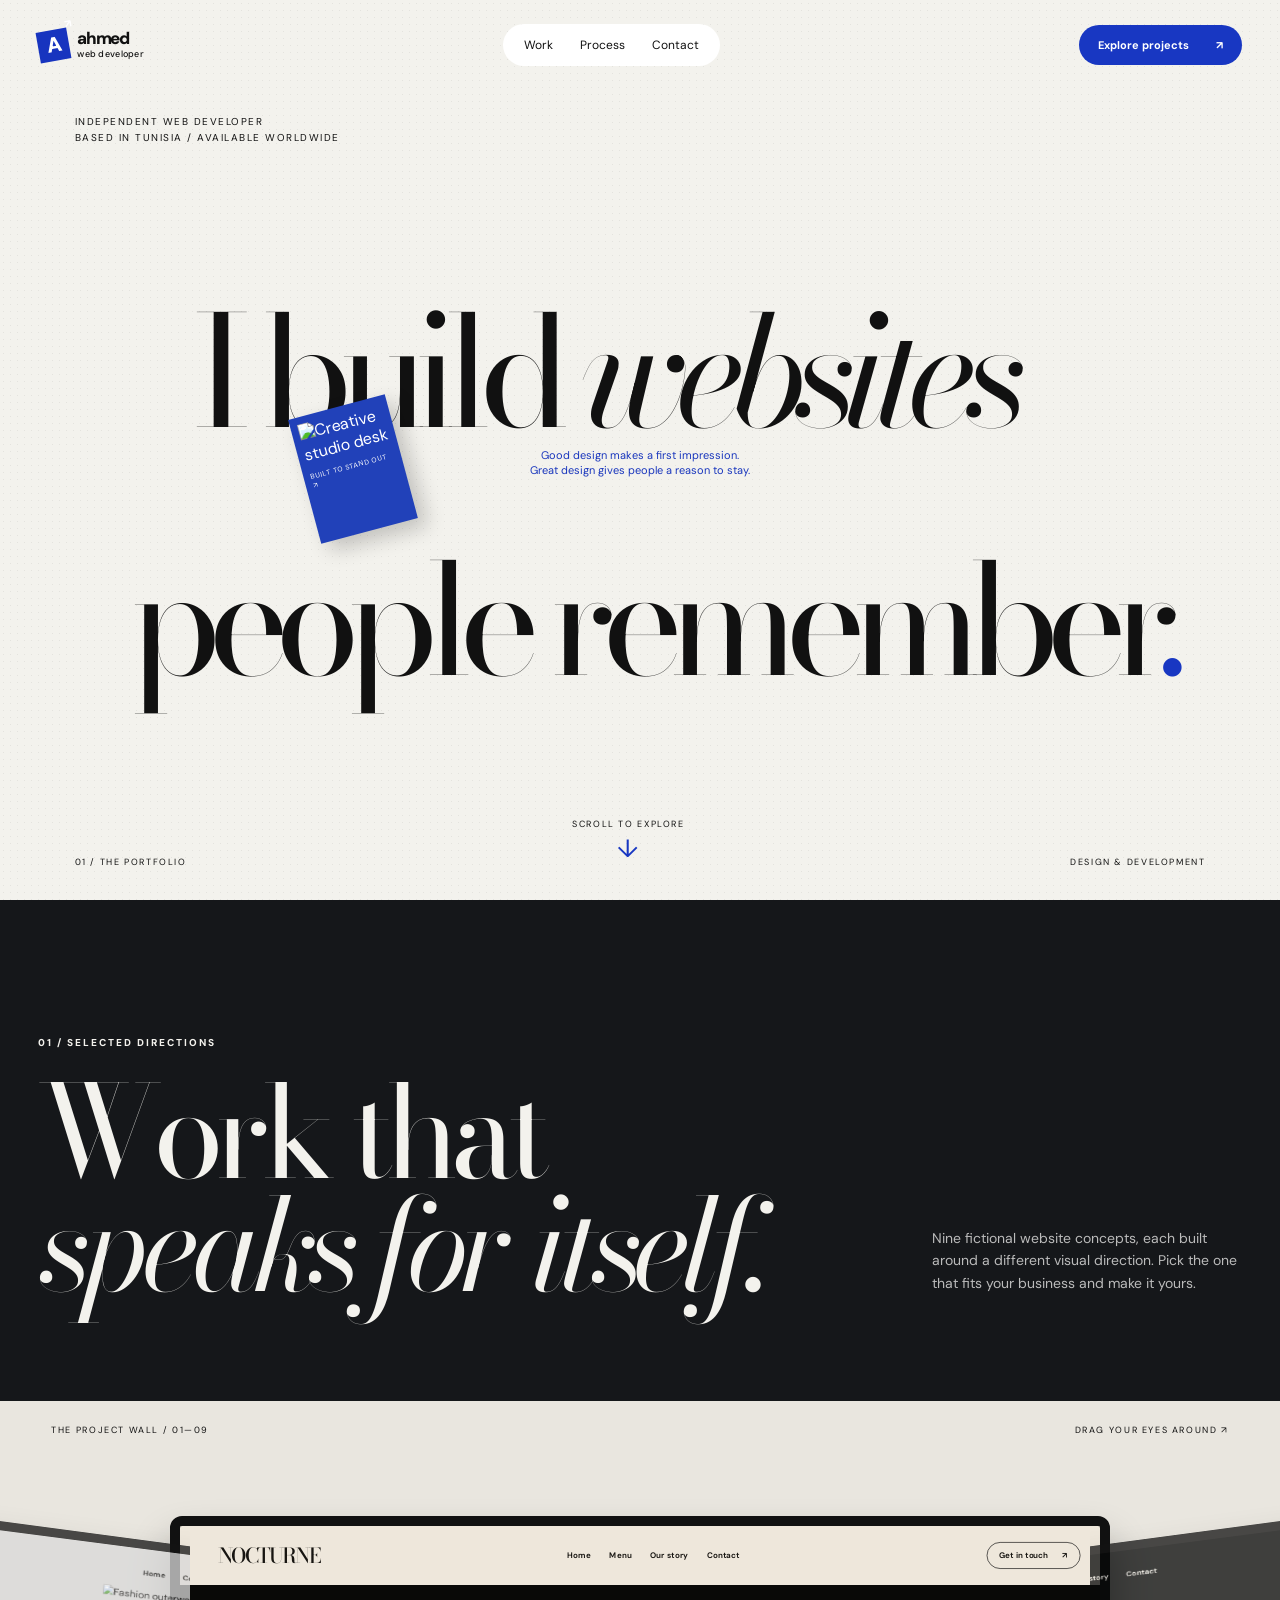
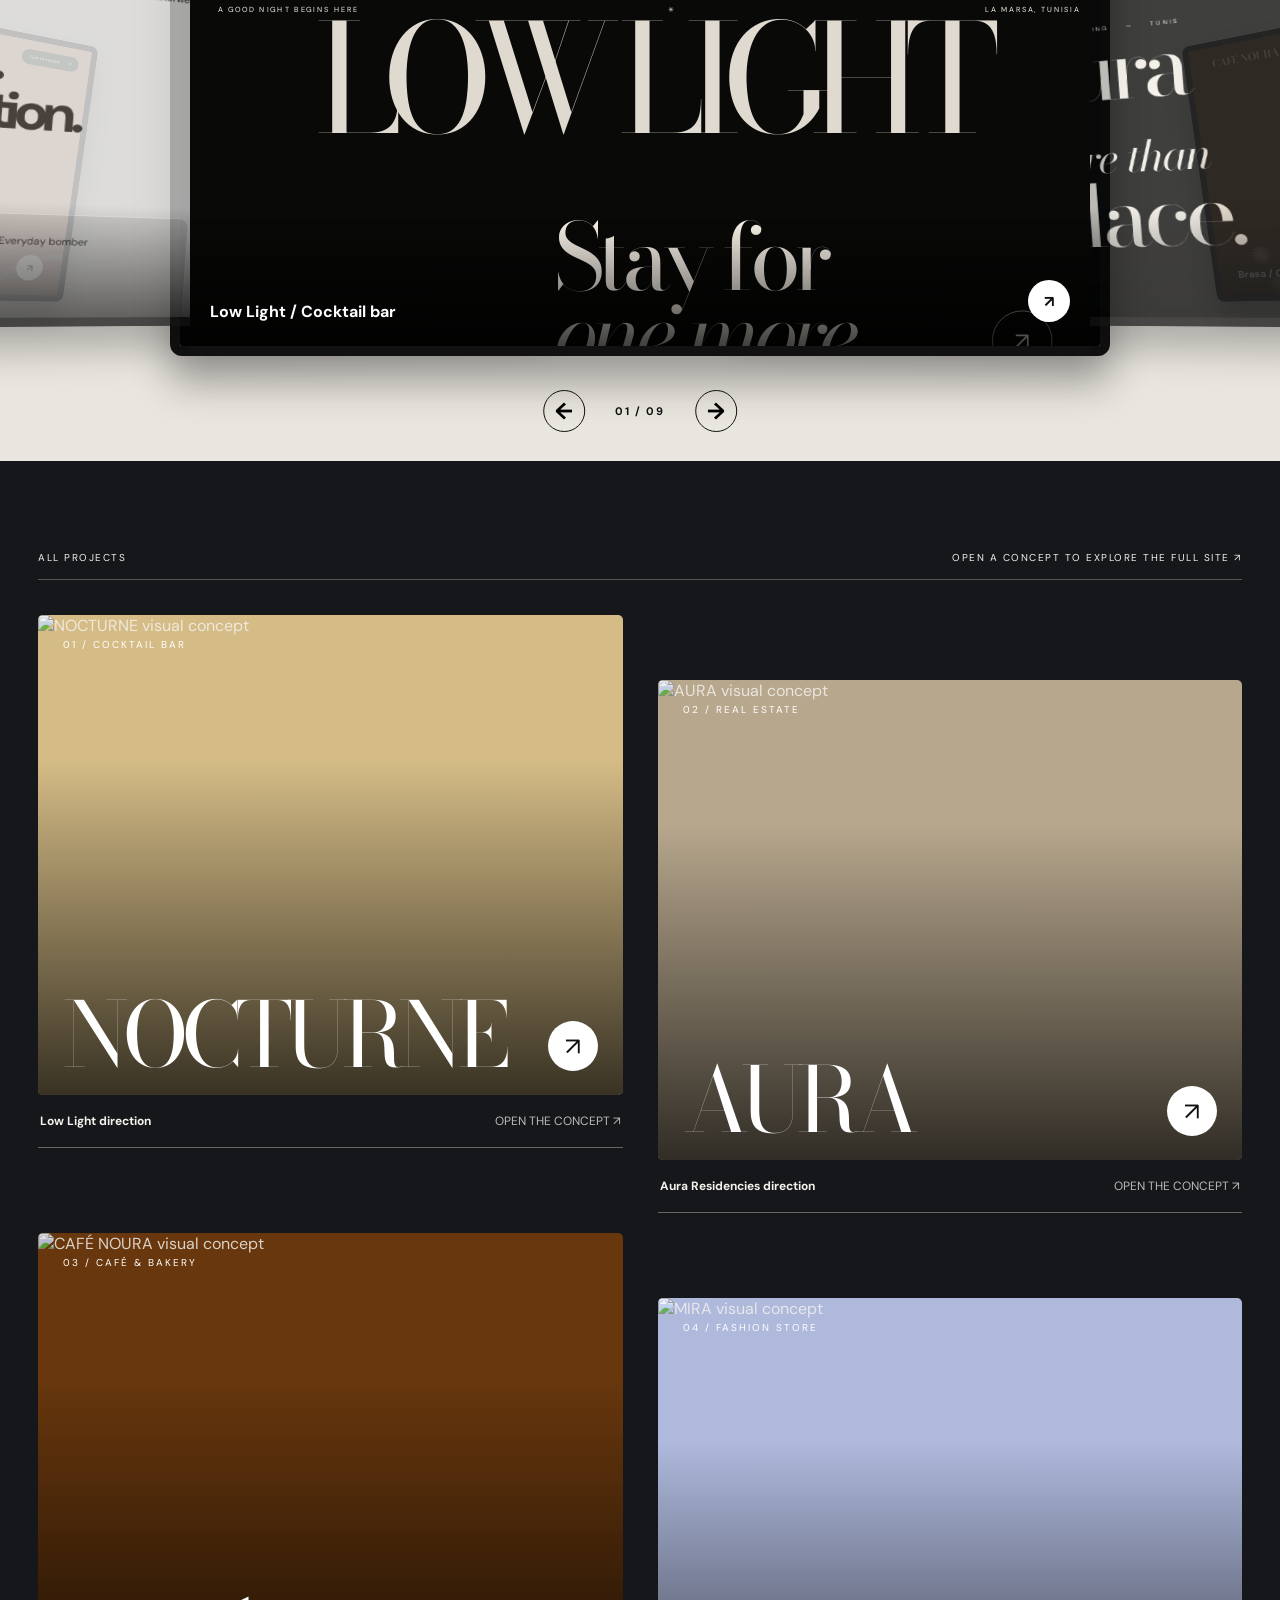
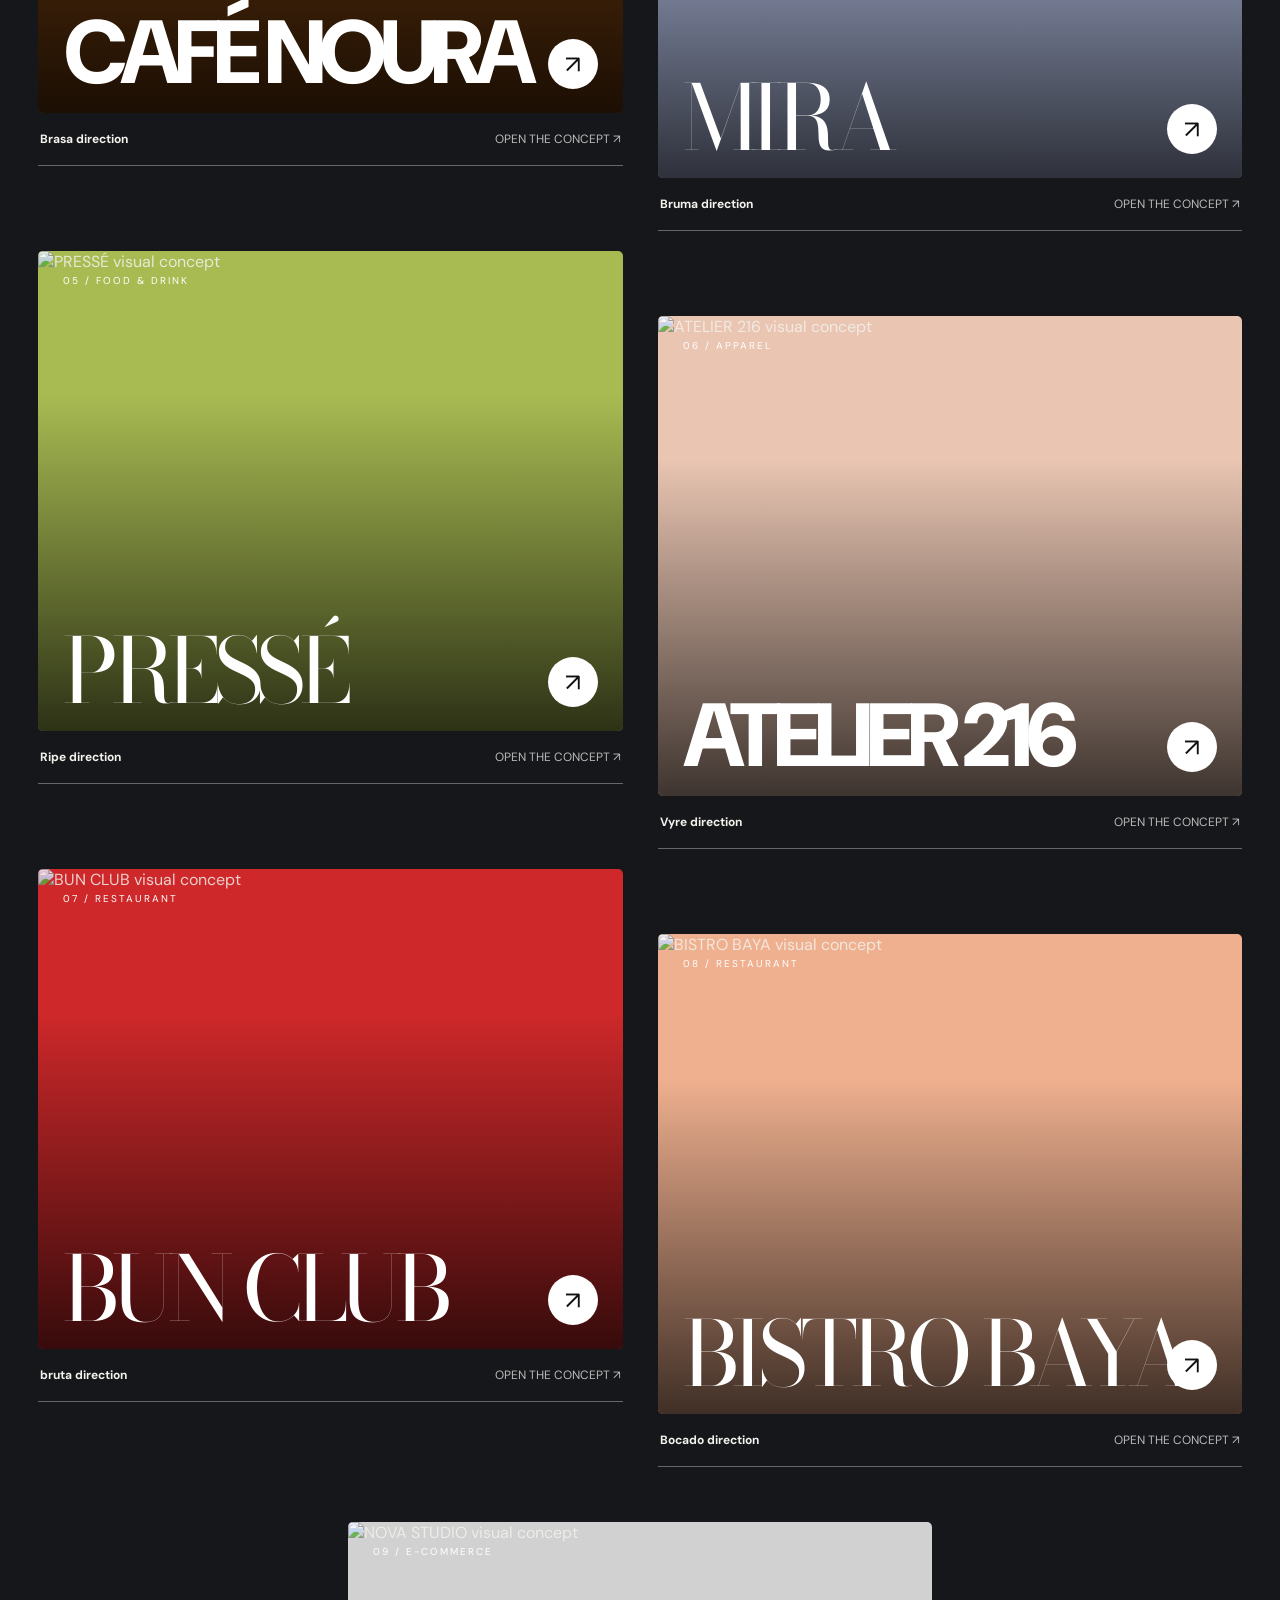
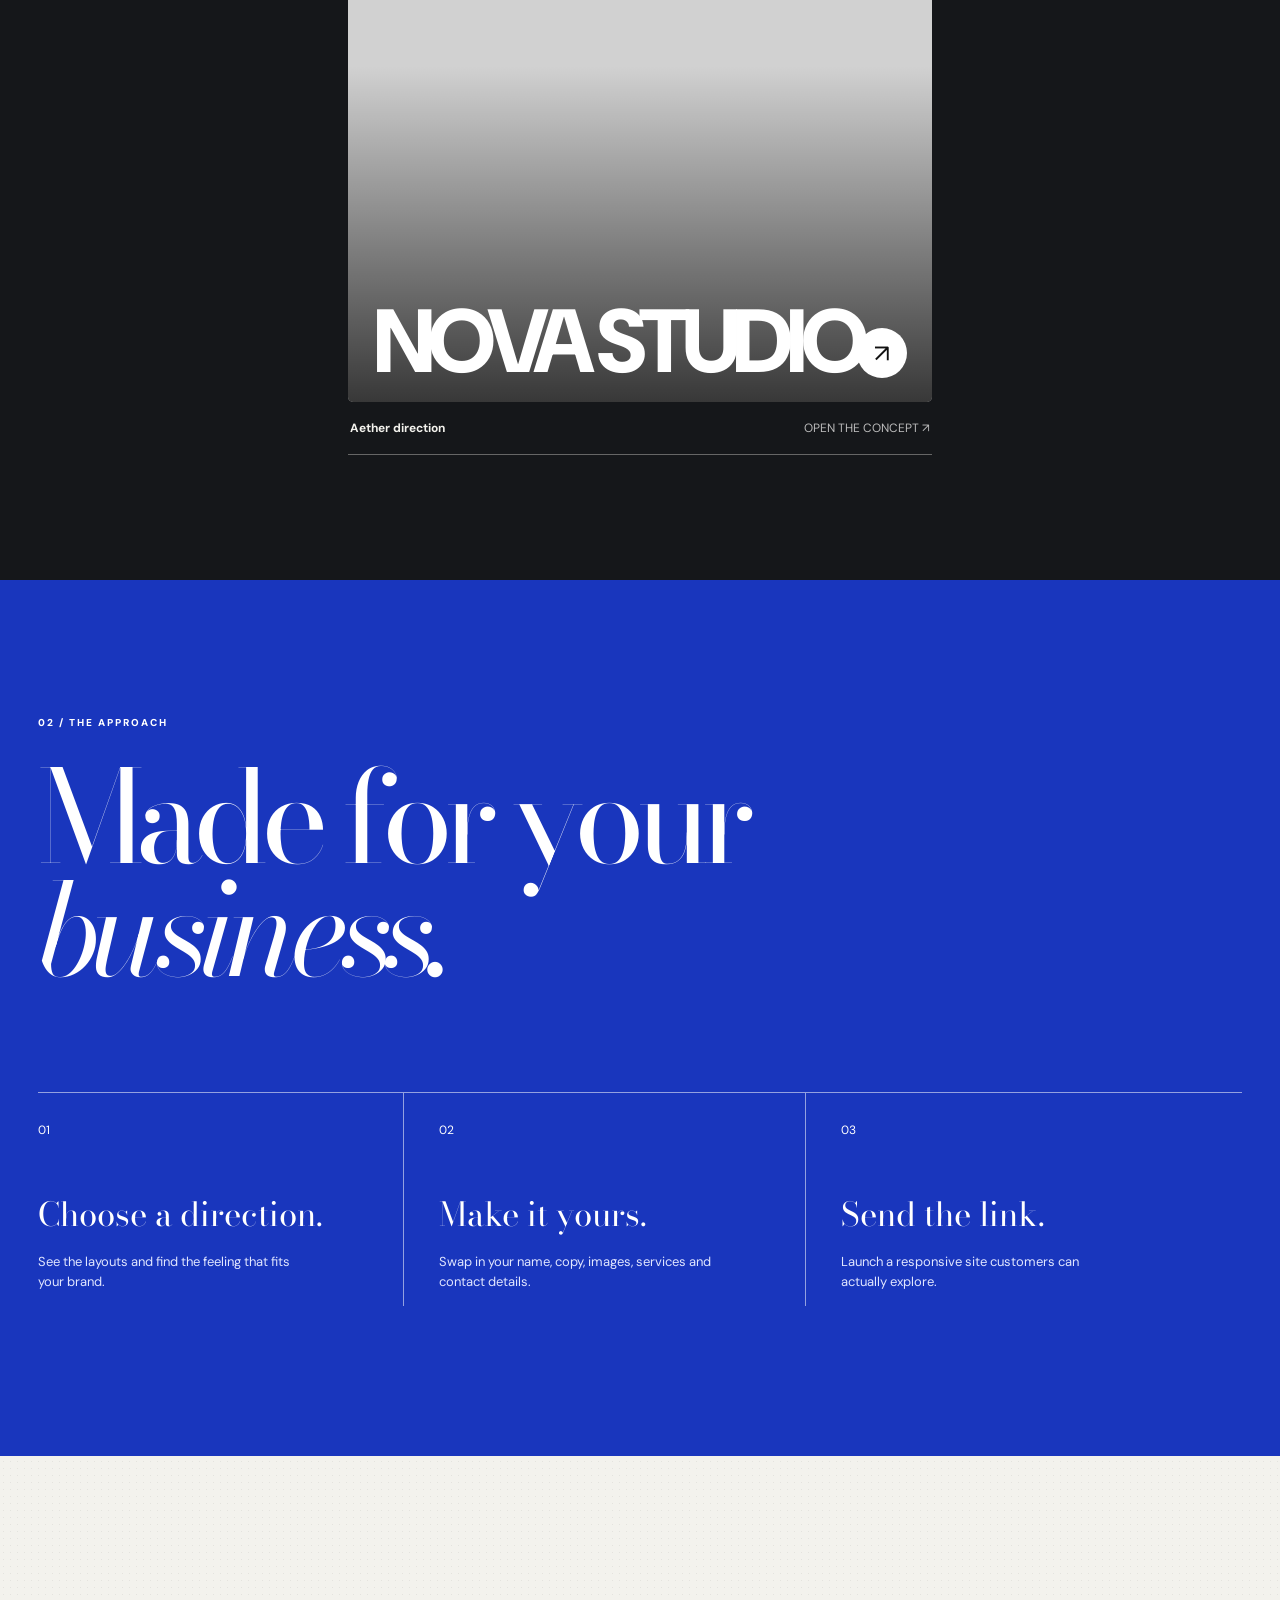
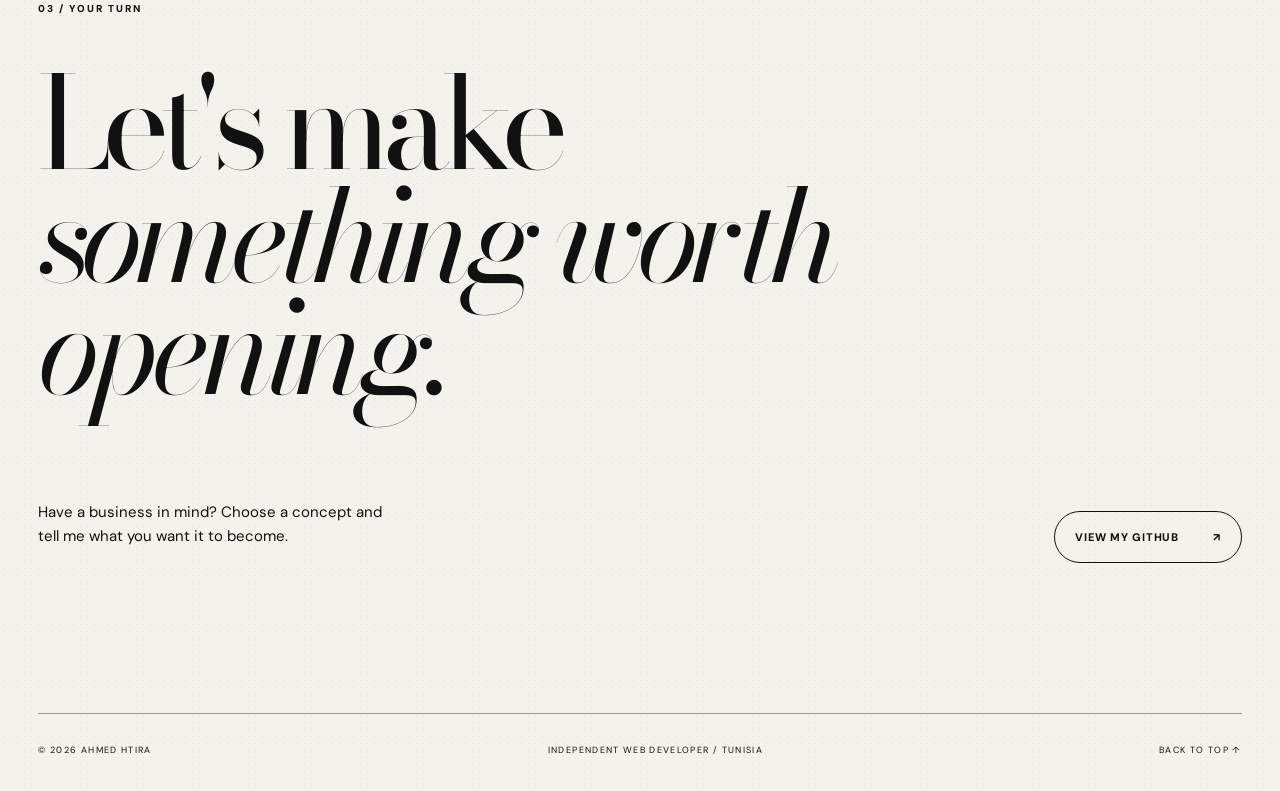
==== index.html @ 3b315278 "Refresh published Brasa assets and portfolio preview" ====
<!doctype html>
<html lang="en">
<head>
  <meta charset="utf-8">
  <meta name="viewport" content="width=device-width, initial-scale=1">
  <meta name="theme-color" content="#f3f2ed">
  <meta name="description" content="Original website concepts for Tunisian businesses by Ahmed Htira. Explore nine bold directions.">
  <title>Ahmed Htira — Websites people remember</title>
  <link rel="preconnect" href="https://fonts.googleapis.com">
  <link rel="preconnect" href="https://fonts.gstatic.com" crossorigin>
  <link href="https://fonts.googleapis.com/css2?family=Bodoni+Moda:ital,opsz,wght@0,6..96,400;1,6..96,400&family=DM+Sans:wght@400;500;600;700;800;900&family=Archivo+Black&display=swap" rel="stylesheet">
  <link rel="stylesheet" href="portfolio-v2.css?v=3">
</head>
<body>
  <header class="nav wrap">
    <a class="wordmark" href="#top"><span class="mark">A<span>↗</span></span><span>ahmed<br><small>web developer</small></span></a>
    <nav aria-label="Main navigation"><a href="#work">Work</a><a href="#process">Process</a><a href="#contact">Contact</a></nav>
    <a class="nav-cta" href="#work">Explore projects <span>↗</span></a>
  </header>
  <main id="top">
    <section class="intro wrap">
      <div class="intro-note">INDEPENDENT WEB DEVELOPER<br>BASED IN TUNISIA / AVAILABLE WORLDWIDE</div>
      <div class="intro-line line-one">I build <em>websites</em></div>
      <div class="intro-middle"><div class="sticker"><img src="https://images.unsplash.com/photo-1497366754035-f200968a6e72?w=550&q=85" alt="Creative studio desk"><span>BUILT TO STAND OUT ↗</span></div><p>Good design makes a first impression.<br>Great design gives people a reason to stay.</p></div>
      <div class="intro-line line-two">people remember<span class="period">.</span></div>
      <div class="intro-bottom"><span>01 / THE PORTFOLIO</span><a href="#work">SCROLL TO EXPLORE <span class="scroll-icon">↓</span></a><span>DESIGN & DEVELOPMENT</span></div>
    </section>
    <section class="work" id="work">
      <div class="section-head wrap"><div><span class="eyebrow">01 / SELECTED DIRECTIONS</span><h2>Work that<br><em>speaks for itself.</em></h2></div><p>Nine fictional website concepts, each built around a different visual direction. Pick the one that fits your business and make it yours.</p></div>
      <div class="stage"><div class="stage-label"><span>THE PROJECT WALL / 01—09</span><span>DRAG YOUR EYES AROUND ↗</span></div><div class="stage-cards" id="stage-cards"></div><div class="stage-controls"><button id="prev" type="button" aria-label="Previous project">←</button><span id="stage-counter">01 / 09</span><button id="next" type="button" aria-label="Next project">→</button></div></div>
      <div class="work-heading wrap"><span>ALL PROJECTS</span><span>OPEN A CONCEPT TO EXPLORE THE FULL SITE ↗</span></div>
      <div class="work-grid wrap" id="work-grid"></div>
    </section>
    <section class="process" id="process"><div class="wrap process-inner"><span class="eyebrow">02 / THE APPROACH</span><h2>Made for your<br><em>business.</em></h2><div class="steps"><article><span>01</span><h3>Choose a direction.</h3><p>See the layouts and find the feeling that fits your brand.</p></article><article><span>02</span><h3>Make it yours.</h3><p>Swap in your name, copy, images, services and contact details.</p></article><article><span>03</span><h3>Send the link.</h3><p>Launch a responsive site customers can actually explore.</p></article></div></div></section>
    <section class="contact wrap" id="contact"><span class="eyebrow">03 / YOUR TURN</span><h2>Let's make<br><em>something worth opening.</em></h2><div class="contact-bottom"><p>Have a business in mind? Choose a concept and tell me what you want it to become.</p><a href="https://github.com/ahmedhtira" target="_blank" rel="noopener">VIEW MY GITHUB <span>↗</span></a></div></section>
  </main>
  <footer class="footer wrap"><span>© <span id="year">2026</span> AHMED HTIRA</span><span>INDEPENDENT WEB DEVELOPER / TUNISIA</span><a href="#top">BACK TO TOP ↑</a></footer>
  <script src="data-v2.js?v=5"></script>
  <script src="portfolio-v2.js?v=4"></script>
</body>
</html>
---- portfolio-v2.css ----
:root{font-family:"DM Sans",sans-serif;color:#111;background:#f3f2ed;scroll-behavior:smooth}*{box-sizing:border-box}body{margin:0;overflow-x:hidden;background-image:radial-gradient(#18181812 .55px,transparent .55px);background-size:7px 7px}a{color:inherit;text-decoration:none}button{font:inherit;cursor:pointer}.wrap{width:min(94%,1500px);margin:auto}
.nav{position:relative;z-index:30;display:flex;align-items:center;justify-content:space-between;height:90px}.wordmark{display:flex;align-items:center;gap:8px;font-size:17px;font-weight:850;line-height:.75;letter-spacing:-.08em}.wordmark small{font-size:9px;font-weight:500;letter-spacing:.03em}.mark{display:grid;place-items:center;width:31px;height:31px;background:#1734bf;color:#fff;font-size:21px;font-weight:900;letter-spacing:-.12em;transform:rotate(-10deg);position:relative}.mark span{position:absolute;font-size:11px;right:-6px;top:-8px;letter-spacing:0}.nav nav{display:flex;gap:27px;background:#fff;border-radius:60px;padding:13px 21px;font-size:12px}.nav nav a:hover{color:#1734bf}.nav-cta{background:#1837c2;color:#fff;padding:13px 19px;border-radius:40px;font-size:11px;font-weight:700}.nav-cta span{margin-left:24px}
.intro{position:relative;height:min(840px,calc(100svh - 90px));min-height:650px;display:flex;flex-direction:column;justify-content:center}.intro-note{position:absolute;top:3%;left:3%;font-size:10px;line-height:1.6;letter-spacing:.15em}.intro-line{position:relative;z-index:3;font:400 clamp(105px,12vw,220px)/.9 "Bodoni Moda",serif;letter-spacing:-.09em;white-space:nowrap;text-align:center}.intro-line em{font-weight:400}.line-one{transform:translateX(-3%)}.line-two{transform:translateX(1%);margin-top:30px}.period{color:#1837c2}.intro-middle{height:80px;position:relative;z-index:4}.intro-middle p{text-align:center;color:#1936bd;font-size:11px;line-height:1.4;margin:8px 0}.sticker{position:absolute;left:22%;top:-35px;width:100px;height:128px;background:#2141b9;color:#fff;padding:7px;transform:rotate(-15deg);box-shadow:8px 10px 20px #0003}.sticker img{width:100%;height:90px;object-fit:cover;filter:contrast(1.3)}.sticker span{display:block;font-size:7px;letter-spacing:.08em;padding-top:7px}.intro-bottom{position:absolute;left:3%;right:3%;bottom:4%;display:flex;justify-content:space-between;align-items:end;font-size:9px;letter-spacing:.18em}.intro-bottom a{text-align:center}.scroll-icon{display:block;font-size:25px;line-height:1.5;color:#1837c2}
.work{background:#15171a;color:#f3f2ed;padding-top:130px}.section-head{display:flex;justify-content:space-between;align-items:end;gap:50px;margin-bottom:100px}.eyebrow{font-size:10px;font-weight:800;letter-spacing:.2em}.section-head h2,.process h2,.contact h2{font:400 clamp(85px,10vw,160px)/.88 "Bodoni Moda",serif;letter-spacing:-.07em;margin:25px 0 0}.section-head h2 em,.process h2 em,.contact h2 em{font-weight:400}.section-head p{font-size:14px;line-height:1.6;max-width:310px;margin-bottom:7px;color:#bbb}
.stage{position:relative;width:100%;height:660px;background:#e9e6df;color:#111;overflow:hidden;perspective:1100px}.stage-label{position:absolute;z-index:10;left:4%;right:4%;top:23px;display:flex;justify-content:space-between;font-size:9px;letter-spacing:.18em}.stage-cards{position:absolute;top:115px;left:50%;height:440px;width:940px;transform-style:preserve-3d}.stage-card{position:absolute;left:0;top:0;width:940px;height:440px;overflow:hidden;border:10px solid #111;border-radius:12px;background:#111;box-shadow:0 26px 40px #0005;transition:transform .6s cubic-bezier(.22,.8,.2,1),opacity .5s;transform-origin:center;transform:translateX(calc(var(--distance)*450px)) rotateY(calc(var(--distance)*-26deg)) rotateZ(calc(var(--distance)*-4deg)) scale(calc(1 - var(--abs-distance)*.14));opacity:calc(1 - var(--abs-distance)*.25);z-index:calc(10 - var(--abs-distance));pointer-events:none}.stage-card.active{pointer-events:auto}.stage-card iframe{width:1400px;height:760px;transform:scale(.67);transform-origin:top left;pointer-events:none;border:0;background:#ddd}.stage-card>a{position:absolute;inset:0;z-index:3;display:flex;align-items:end;padding:24px 30px;background:linear-gradient(transparent 70%,#000b);color:white;font-size:16px;font-weight:700}.stage-card>a span{margin-left:auto;background:#fff;color:#111;border-radius:50%;width:42px;height:42px;display:grid;place-items:center}.stage-controls{position:absolute;z-index:10;bottom:29px;left:50%;transform:translateX(-50%);display:flex;align-items:center;gap:30px;font-size:11px;font-weight:700;letter-spacing:.15em}.stage-controls button{border:1px solid #111;border-radius:50%;background:transparent;width:42px;height:42px;font-size:23px}.stage-controls button:hover{background:#111;color:#fff}
.work-heading{display:flex;justify-content:space-between;font-size:10px;letter-spacing:.15em;padding-top:90px;border-bottom:1px solid #555;padding-bottom:15px}.work-grid{display:grid;grid-template-columns:repeat(2,1fr);column-gap:35px;row-gap:85px;padding-top:35px;padding-bottom:160px}.work-card:nth-child(even){transform:translateY(65px)}.work-card .visual{height:480px;position:relative;overflow:hidden;border-radius:5px;background:var(--card-color)}.work-card .visual img{width:100%;height:100%;object-fit:cover;opacity:.83;transition:transform .7s,opacity .4s}.work-card:hover .visual img{transform:scale(1.04);opacity:1}.work-card .visual:after{content:"";position:absolute;inset:30% 0 0;background:linear-gradient(transparent,#000b)}.visual-label{position:absolute;left:25px;top:23px;z-index:3;color:#fff;font-size:10px;letter-spacing:.2em}.visual-title{position:absolute;z-index:3;left:25px;bottom:20px;color:white;font:400 clamp(75px,7vw,130px)/.9 "Bodoni Moda",serif;letter-spacing:-.07em}.work-card:nth-child(3n) .visual-title{font-family:"DM Sans",sans-serif;font-weight:900;letter-spacing:-.09em}.visual-arrow{position:absolute;z-index:3;right:25px;bottom:24px;display:grid;place-items:center;background:#fff;color:#111;width:50px;height:50px;border-radius:50%;font-size:25px}.work-meta{display:flex;justify-content:space-between;align-items:baseline;padding:18px 2px;border-bottom:1px solid #666;font-size:12px}.work-meta strong{font-weight:700}.work-meta span{color:#bbb}.work-card:last-child{grid-column:1/-1;width:calc(50% - 17px);margin:auto}.work-card:last-child:nth-child(odd){transform:translateY(35px)}
.process{background:#1936bd;color:white;padding:130px 0 150px}.process h2{margin:30px 0 105px}.steps{display:grid;grid-template-columns:repeat(3,1fr);border-top:1px solid #fff8}.steps article{padding:25px 35px 0 0;border-right:1px solid #fff8;margin-right:35px}.steps article:last-child{border:0}.steps span{font-size:12px}.steps h3{font:400 33px "Bodoni Moda",serif;margin:50px 0 10px}.steps p{font-size:13px;line-height:1.6;max-width:280px;color:#e1e6ff}
.contact{padding-top:140px;padding-bottom:150px}.contact h2{margin-top:50px}.contact-bottom{display:flex;justify-content:space-between;align-items:end;margin-top:80px}.contact-bottom p{font-size:15px;line-height:1.6;max-width:360px}.contact-bottom a{border:1px solid #111;padding:18px 20px;border-radius:40px;font-size:11px;font-weight:800;letter-spacing:.07em}.contact-bottom a span{margin-left:30px}.contact-bottom a:hover{background:#111;color:#fff}.footer{border-top:1px solid #999;display:flex;justify-content:space-between;padding:30px 0 35px;font-size:9px;letter-spacing:.15em}
@media(max-width:1100px){.intro-line{font-size:12vw}.stage-cards{transform:translateX(-50%);width:75vw}.stage-card{width:75vw;height:400px}.stage-card iframe{transform:scale(.54)}.stage-card{transform:translateX(calc(var(--distance)*40vw)) rotateY(calc(var(--distance)*-24deg)) scale(calc(1 - var(--abs-distance)*.16))}.work-card .visual{height:360px}.visual-title{font-size:8vw}}
@media(max-width:700px){.wrap{width:90%}.nav{height:74px}.nav nav{display:none}.wordmark{font-size:14px}.nav-cta{font-size:9px;padding:11px}.nav-cta span{margin-left:8px}.intro{min-height:620px;height:calc(100svh - 74px)}.intro-note{top:5%;left:0;font-size:8px}.intro-line{font-size:13.4vw;white-space:normal;line-height:1.05}.line-one,.line-two{transform:none}.line-two{margin-top:10px}.intro-middle{height:90px}.intro-middle p{font-size:9px;padding-left:70px}.sticker{left:5%;top:-15px;width:65px;height:90px}.sticker img{height:60px}.sticker span{font-size:5px}.intro-bottom{left:0;right:0;font-size:7px}.intro-bottom>span:last-child{display:none}.section-head{display:block;margin-bottom:70px}.work{padding-top:85px}.section-head h2,.process h2,.contact h2{font-size:14vw}.section-head p{font-size:12px;margin-top:35px}.stage{height:420px}.stage-label{font-size:7px;top:20px}.stage-label span:last-child{display:none}.stage-cards{top:94px;width:82vw}.stage-card{width:82vw;height:250px;border-width:5px;transform:translateX(calc(var(--distance)*68vw)) rotateY(calc(var(--distance)*-22deg)) scale(calc(1 - var(--abs-distance)*.2))}.stage-card iframe{width:1500px;height:790px;transform:scale(.29)}.stage-card>a{font-size:11px;padding:10px}.stage-card>a span{width:30px;height:30px}.stage-controls{bottom:17px}.stage-controls button{width:34px;height:34px;font-size:18px}.work-heading{font-size:8px;padding-top:50px}.work-heading span:last-child{display:none}.work-grid{grid-template-columns:1fr;gap:45px;padding-bottom:90px}.work-card:nth-child(even),.work-card:last-child:nth-child(odd){transform:none}.work-card:last-child{grid-column:auto;width:auto}.work-card .visual{height:360px}.visual-title{font-size:22vw}.work-meta{font-size:11px}.work-meta span{font-size:9px}.process{padding:90px 0}.process h2{margin-bottom:60px}.steps{grid-template-columns:1fr}.steps article{border-right:0;border-bottom:1px solid #fff8;padding:20px 0;margin:0}.steps h3{margin:25px 0 8px}.contact{padding:100px 0}.contact-bottom{display:block;margin-top:50px}.contact-bottom a{display:inline-block;margin-top:20px}.footer{gap:15px;flex-wrap:wrap;font-size:8px}.footer span:nth-child(2){display:none}}
@media(prefers-reduced-motion:reduce){*,*:before,*:after{scroll-behavior:auto!important;transition:none!important}}
.stage-cards{transform:translateX(-50%)}
.stage-poster{position:absolute;inset:0;background-size:cover;background-position:center;filter:brightness(.65)}
.stage-card iframe{position:absolute;inset:0;opacity:0;transition:opacity .35s}
.stage-card iframe.ready{opacity:1}
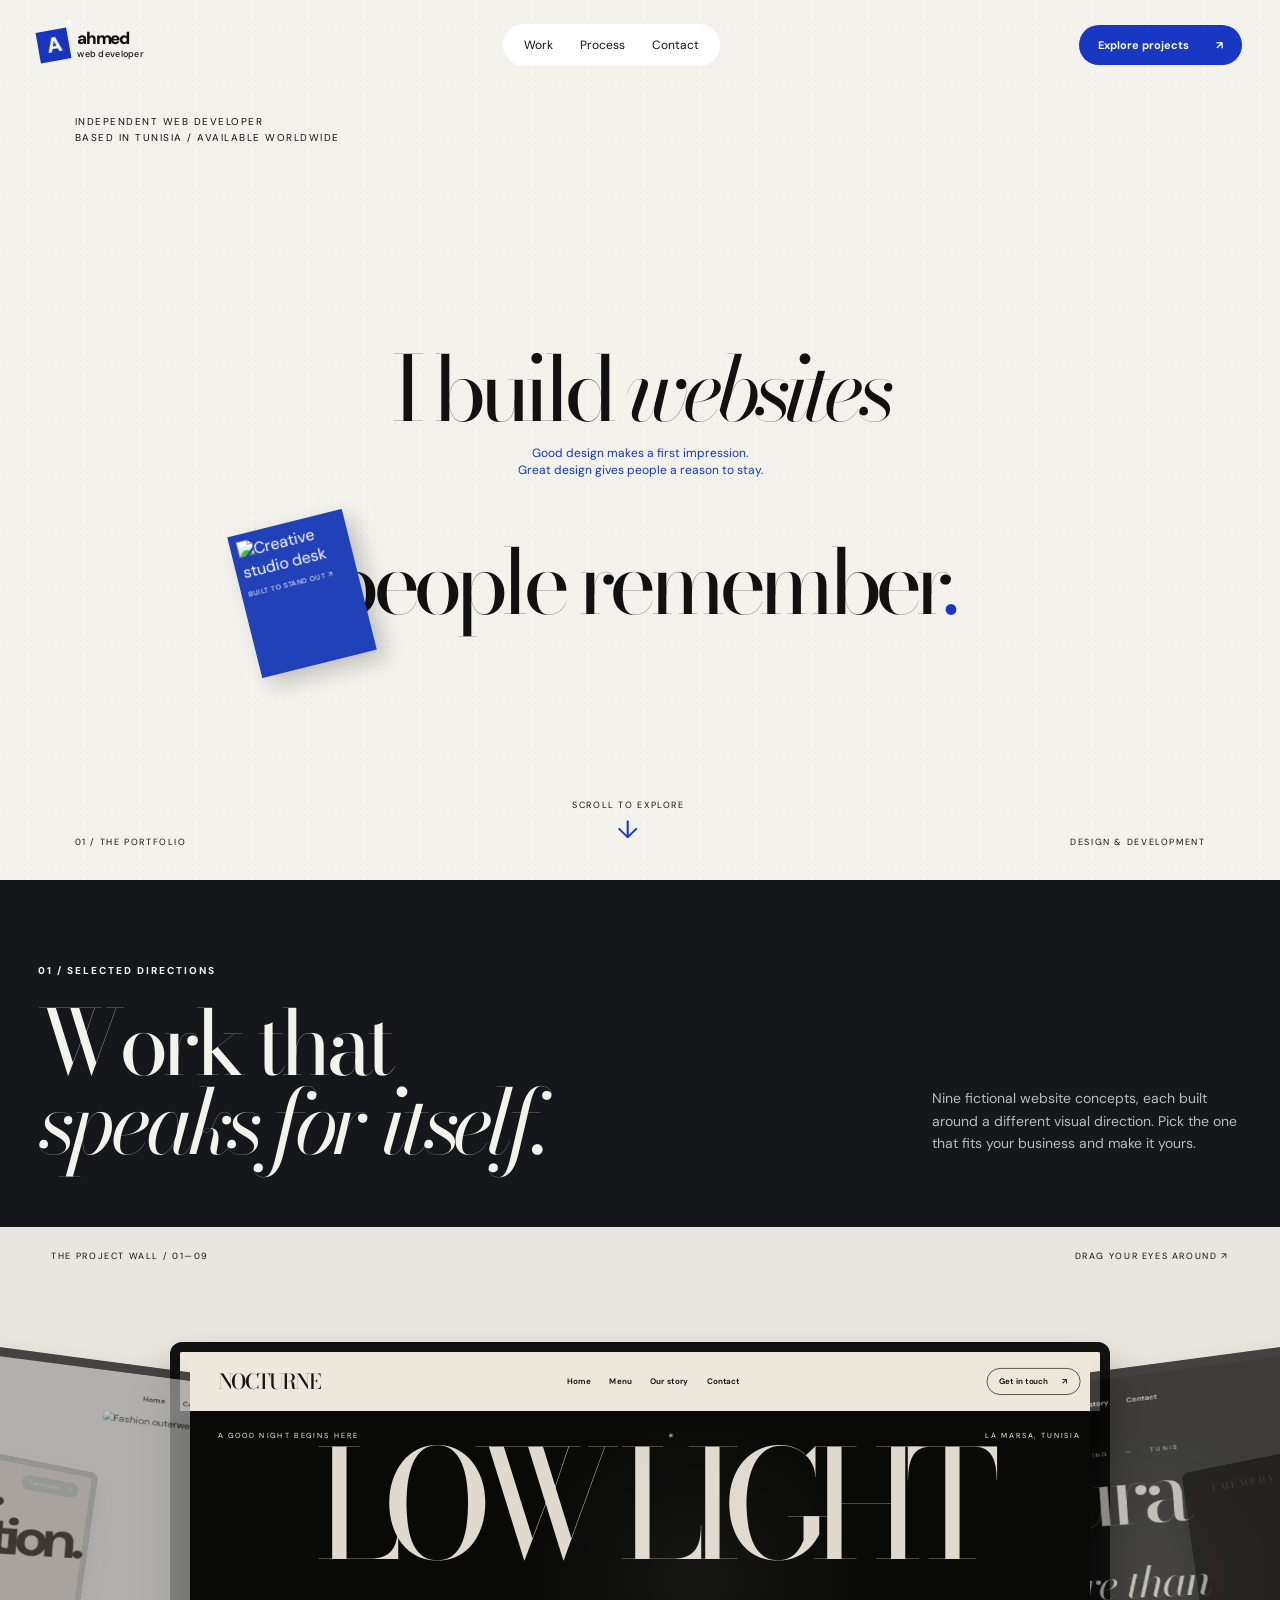
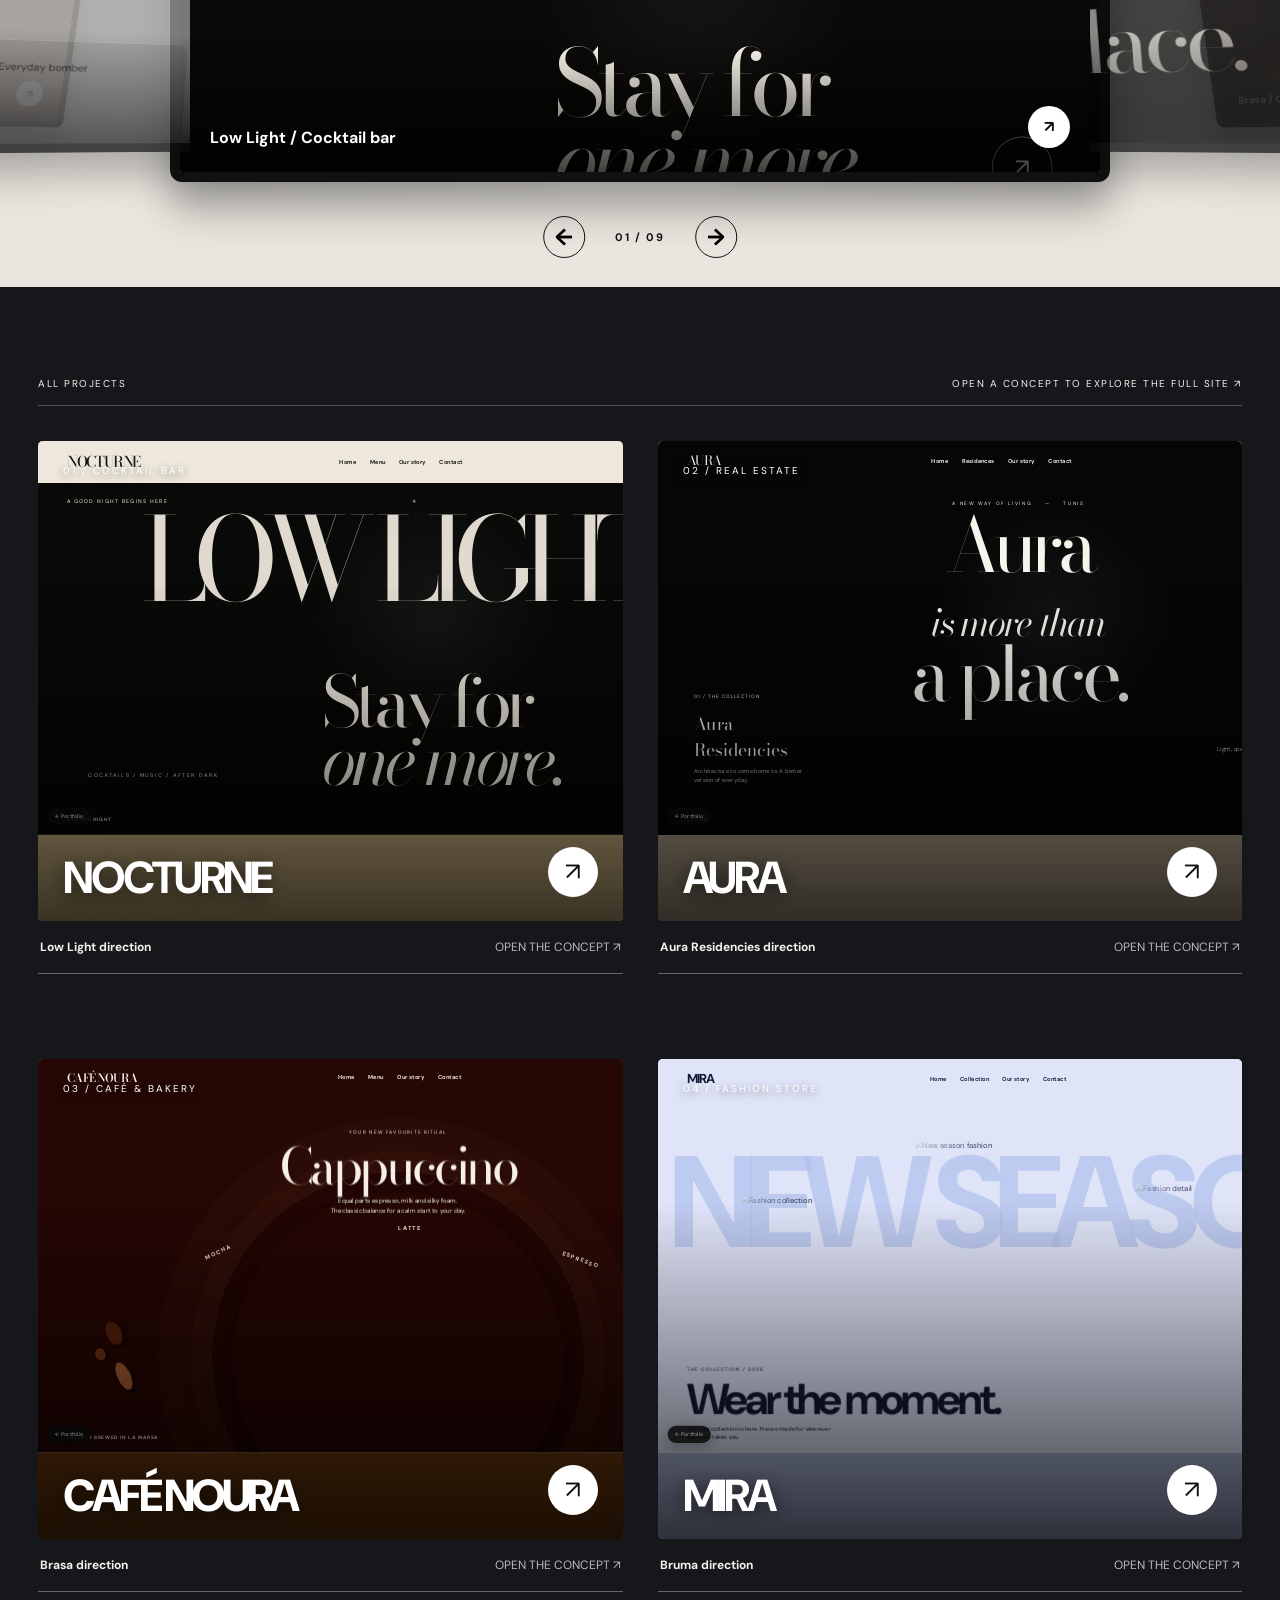
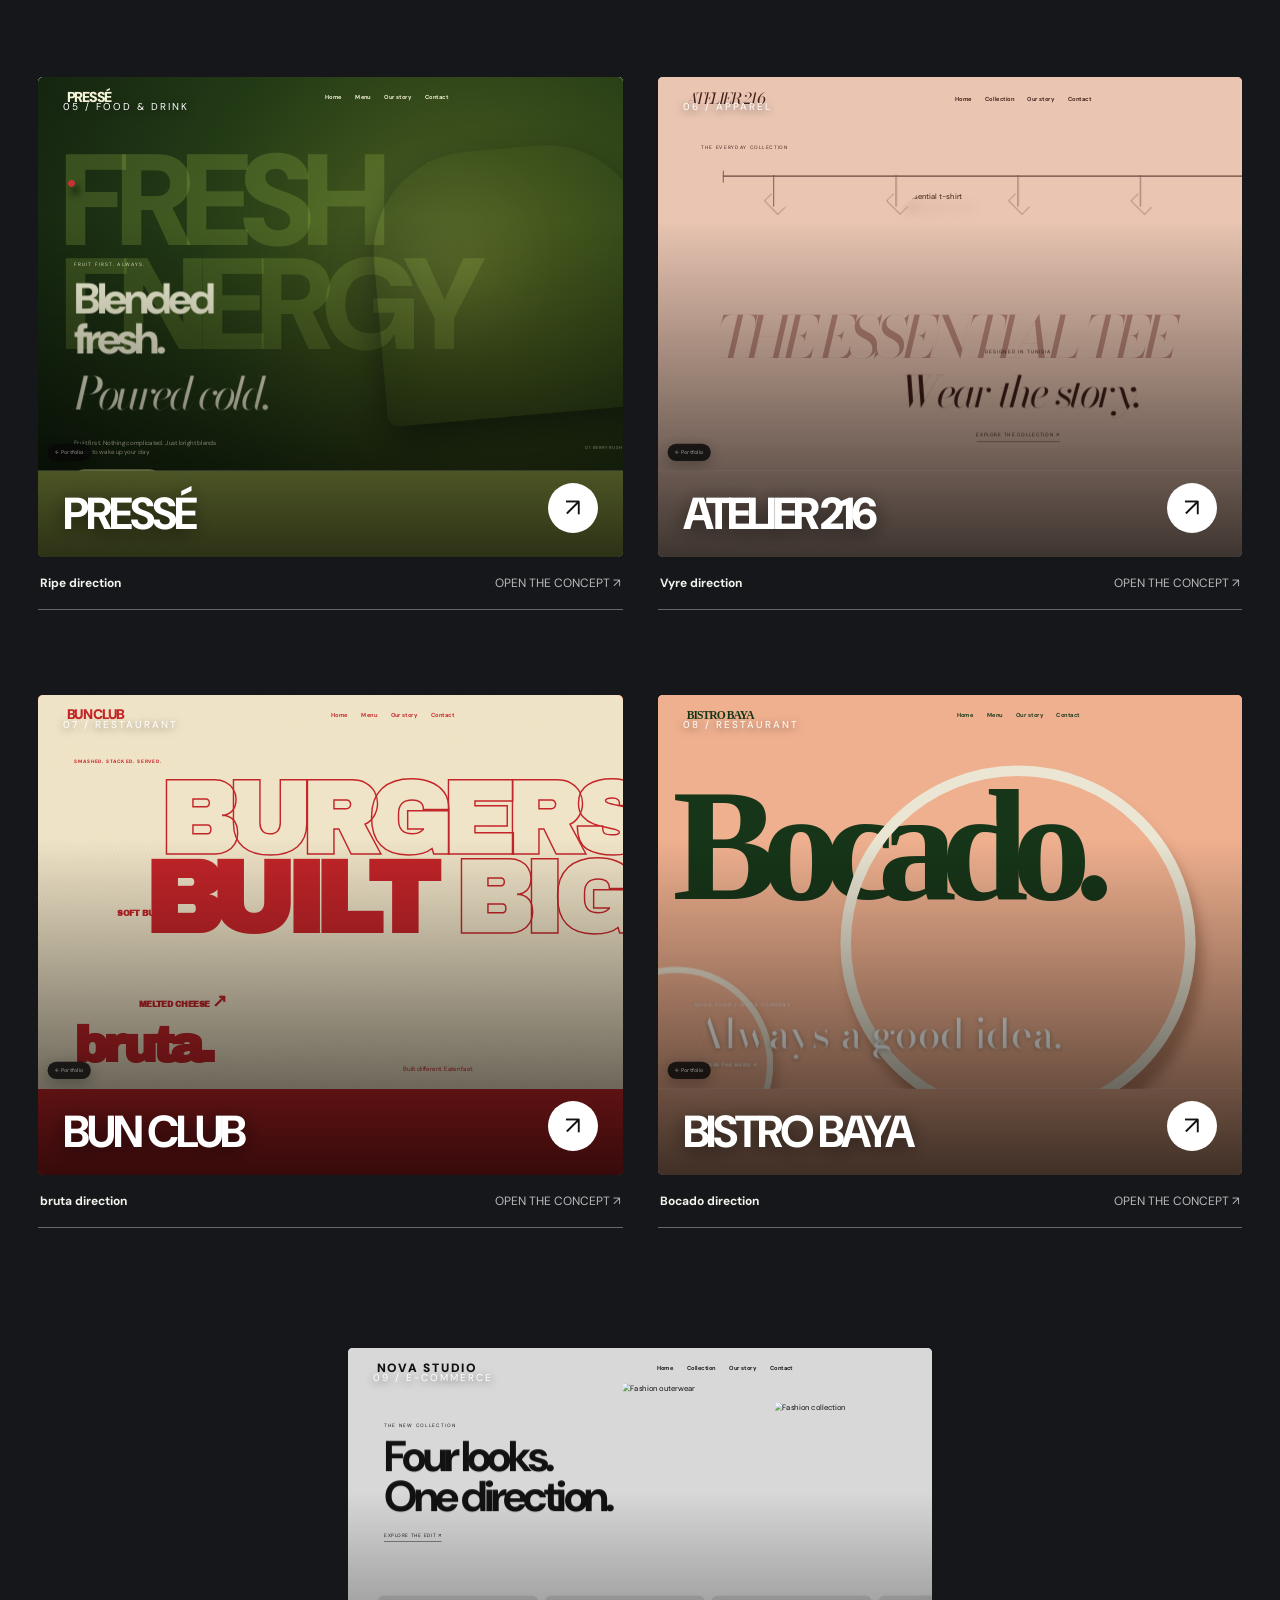
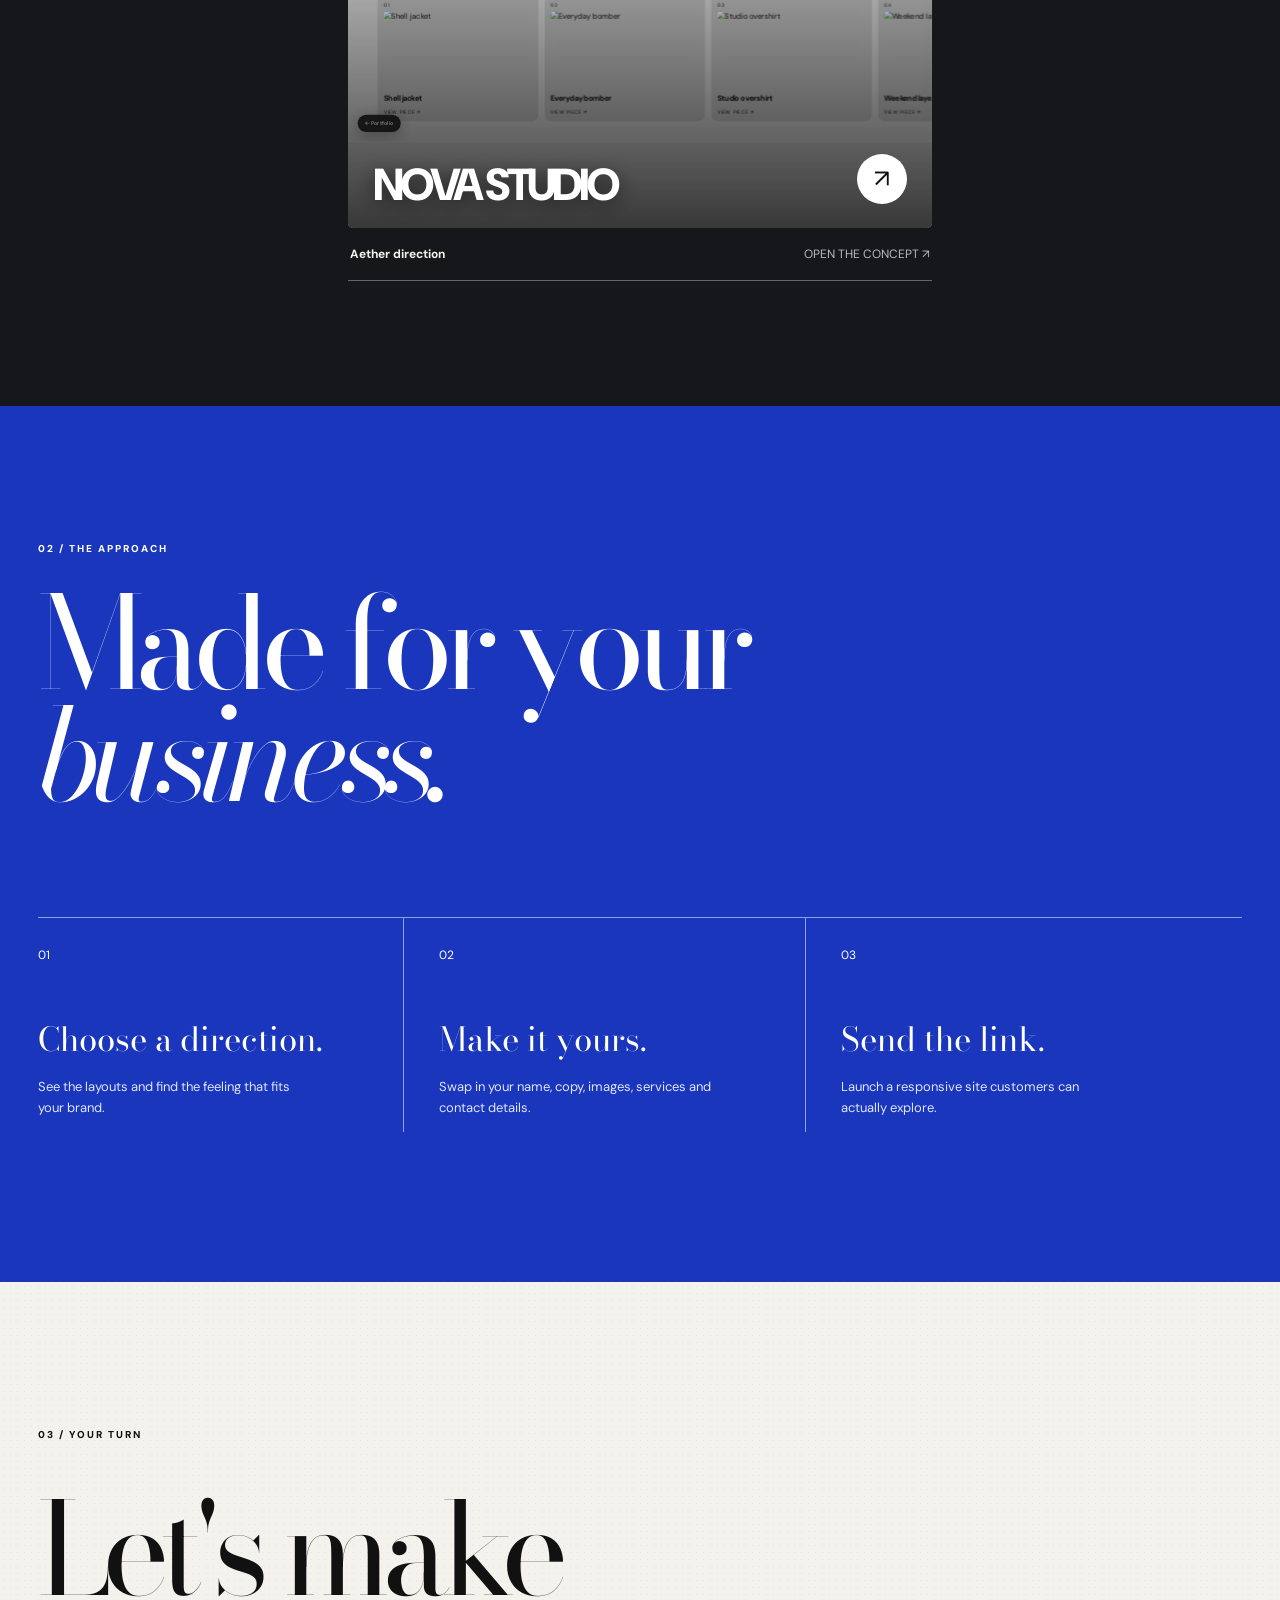
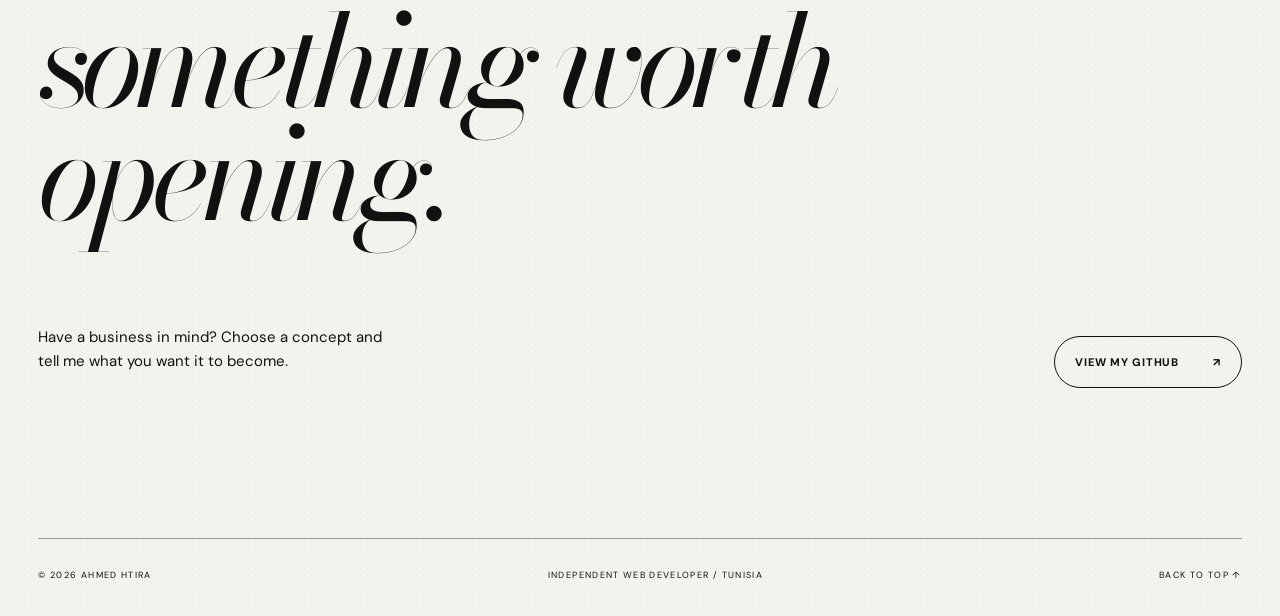
==== commit 10802bef: "Refine portfolio and template compositions" ====
--- a/index.html
+++ b/index.html
@@ -9,7 +9,8 @@
   <link rel="preconnect" href="https://fonts.googleapis.com">
   <link rel="preconnect" href="https://fonts.gstatic.com" crossorigin>
   <link href="https://fonts.googleapis.com/css2?family=Bodoni+Moda:ital,opsz,wght@0,6..96,400;1,6..96,400&family=DM+Sans:wght@400;500;600;700;800;900&family=Archivo+Black&display=swap" rel="stylesheet">
-  <link rel="stylesheet" href="portfolio-v2.css?v=3">
+  <link rel="stylesheet" href="portfolio-v2.css?v=6">
+  <link rel="stylesheet" href="motion-v3.css?v=6">
 </head>
 <body>
   <header class="nav wrap">
@@ -36,6 +37,7 @@
   </main>
   <footer class="footer wrap"><span>© <span id="year">2026</span> AHMED HTIRA</span><span>INDEPENDENT WEB DEVELOPER / TUNISIA</span><a href="#top">BACK TO TOP ↑</a></footer>
   <script src="data-v2.js?v=5"></script>
-  <script src="portfolio-v2.js?v=4"></script>
+  <script src="portfolio-v2.js?v=6"></script>
+  <script src="motion-v3.js?v=6"></script>
 </body>
 </html>
--- a/motion-v3.css
+++ b/motion-v3.css
@@ -0,0 +1,83 @@
+/* Motion and art direction shared by the portfolio and client concepts. */
+@media (prefers-reduced-motion: no-preference) {
+  .reveal { opacity:0; transform:translateY(48px); transition:opacity .9s cubic-bezier(.2,.7,.2,1),transform .9s cubic-bezier(.2,.7,.2,1); }
+  .reveal.is-visible { opacity:1; transform:translateY(0); }
+  .hero .brand-nav { animation:arrive .9s .1s both; }
+  .hero h1,.hero .brasa-heading,.hero .aether-heading,.hero .ripe-copy,.hero .bocado-title { animation:arrive 1.1s .18s both; }
+  .hero .hero-foot,.hero .bruma-bottom,.hero .vyre-bottom,.hero .bruta-bottom,.hero .bocado-bottom { animation:arrive 1s .65s both; }
+  @keyframes arrive { from {opacity:0;transform:translateY(35px)} to {opacity:1;transform:translateY(0)} }
+  .low-panel { animation:slowZoom 19s ease-in-out infinite alternate; }
+  .low-center { animation-delay:-6s; }
+  .low-right { animation-delay:-11s; }
+  @keyframes slowZoom { from {background-position:48% 50%} to {background-position:55% 54%} }
+  .aura-image { animation:auraBreath 14s ease-in-out infinite alternate; }
+  @keyframes auraBreath {to {transform:scale(1.06);filter:grayscale(.1) brightness(.62)} }
+  .brasa-ring { animation:spinRing 35s linear infinite; }
+  @keyframes spinRing { to {transform:translate(-50%,-50%) rotate(360deg)} }
+  .brasa-cup { animation:coffeeRise 6s ease-in-out infinite alternate; }
+  @keyframes coffeeRise { to {transform:translate(-50%,-51.5%)} }
+  .coffee-word { animation:coffeeDrift 5s ease-in-out infinite alternate; }
+  @keyframes coffeeDrift {to {letter-spacing:.32em;opacity:.7} }
+  .bruma-figure { transition:filter .7s,transform .7s; }
+  .bruma-figures:hover .bruma-figure:not(:hover) {filter:blur(3px) grayscale(.4);transform:scale(.96)}
+  .ripe-glass { animation:ripeFloat 6s ease-in-out infinite alternate; }
+  @keyframes ripeFloat {to {transform:translateY(-22px) rotate(-2deg)} }
+  .ripe-fruit { animation:fruitFloat 4s ease-in-out infinite alternate; }
+  .fruit-two { animation-delay:-1.7s }.fruit-three { animation-delay:-3s }
+  @keyframes fruitFloat {to {transform:translateY(-24px) rotate(14deg)} }
+  .vyre-product { animation:hangSway 7s ease-in-out infinite alternate;transform-origin:top center; }
+  @keyframes hangSway {to {transform:translateX(-50%) rotate(2deg)} }
+  .bruta-burger { animation:burgerFloat 5s ease-in-out infinite alternate; }
+  @keyframes burgerFloat {to {transform:translate(-50%,-16px) rotate(-3deg)} }
+  .bocado-plate { transition:transform 1.1s cubic-bezier(.2,.7,.2,1); }
+  .hero-bocado:hover .bocado-plate {transform:translate(-50%,-50%) rotate(10deg)}
+  .aether-cards a:hover { transform:translateY(-18px) rotate(-1deg); }
+  .intro-line { animation:arrive 1.2s .16s both; }
+  .intro-middle {animation:arrive 1s .55s both}
+  .sticker {animation:stickerIn 1s .8s both,stickerFloat 5s 1.8s ease-in-out infinite alternate}
+  @keyframes stickerIn {from {opacity:0;transform:translateY(50px) rotate(-28deg)}to {opacity:1;transform:rotate(-14deg)}}
+  @keyframes stickerFloat {to {transform:translateY(-10px) rotate(-10deg)}}
+}
+/* Halvo's quiet, centered typography and blue accent. */
+.intro {min-height:690px;height:min(790px,calc(100svh - 90px))}
+.intro-line {font-size:clamp(68px,7vw,116px);letter-spacing:-.075em;line-height:1.04}
+.line-one,.line-two {transform:none}
+.line-two {margin-top:36px}
+.intro-middle {height:64px}
+.intro-middle p {margin:10px 0;font-size:12px}
+.sticker {left:17%;top:86px;width:118px;height:145px;z-index:6}
+.sticker img {height:105px}
+.work {padding-top:78px}
+.section-head {margin-bottom:65px}
+.section-head h2 {font-size:clamp(60px,7vw,115px)}
+.work-card .visual iframe {position:absolute;left:0;top:0;width:1500px;height:820px;transform:scale(var(--thumbnail-scale,.48));transform-origin:top left;border:0;pointer-events:none;background:var(--card-color);opacity:0;transition:opacity .5s}
+.work-card .visual {transition:transform .25s ease-out,box-shadow .3s}
+.work-card:hover .visual {box-shadow:0 26px 45px #0006}
+.work-card .visual img {position:absolute;inset:0}
+.work-card .visual iframe.ready {opacity:1}
+.work-card .visual-title {font:750 clamp(30px,3.5vw,58px)/1 "DM Sans",sans-serif;letter-spacing:-.07em;text-shadow:0 4px 20px #0009}
+.work-card .visual-label {text-shadow:0 2px 8px #000a}
+.work-card .visual:after {pointer-events:none}
+.stage-card.active {filter:brightness(1)}
+.stage-card:not(.active) {filter:brightness(.73)}
+/* Reference details: deep espresso, layered fashion, and quieter editorial composition. */
+.hero-brasa {background:#250704;color:#f6eee7}
+.hero-lowlight:before,.hero-aura:before,.hero-ripe:before {content:"";position:absolute;z-index:4;inset:0;pointer-events:none;background:radial-gradient(circle 340px at var(--px,55%) var(--py,45%),#ffffff0d,transparent 75%);mix-blend-mode:screen}
+.hero-brasa .brand-nav {padding-top:14px}
+.hero-brasa .brand {font-size:24px}
+.brasa-cup {border-width:0;width:min(53vw,690px);box-shadow:0 28px 90px #090101bb}
+.brasa-cup img {transform:scale(1.36)}
+.brasa-ring {border-color:#8c594066;box-shadow:0 0 0 42px #74422914,0 0 0 110px #7442290f}
+.coffee-word {color:#f5ded0}
+.brasa-beans {font-size:0;width:105px;height:155px;background:radial-gradient(ellipse at 28% 40%,#693015 0 10px,transparent 11px),radial-gradient(ellipse at 70% 22%,#51200b 0 15px,transparent 16px),radial-gradient(ellipse at 52% 80%,#9b5730 0 13px,transparent 14px);filter:drop-shadow(5px 8px 5px #100300)}
+.brasa-side {top:42%}
+.brasa-milk {position:absolute;z-index:6;right:-.3%;top:25%;width:13vw;height:42%;pointer-events:none;filter:drop-shadow(-17px 20px 10px #09010177)}
+.brasa-milk:before {content:"";position:absolute;right:8%;top:5%;width:52%;height:83%;border-radius:18px 18px 40px 40px;background:linear-gradient(100deg,#d9dfdf,#fff 38%,#c7d1d0 82%,#fff);border-top:16px solid #d6dddf;transform:rotate(-10deg)}
+.brasa-milk:after {content:"";position:absolute;left:0;bottom:0;width:55%;height:49%;border-radius:5px 5px 18px 18px;background:linear-gradient(100deg,#e6e6e6,#fff 35%,#c6d1d0 90%);border-top:6px solid #d3dce0;transform:rotate(-16deg)}
+.hero-bruma {background:#dfe4f8}
+.bruma-figure {overflow:visible;mask-image:radial-gradient(ellipse 73% 78% at 50% 50%,#000 58%,transparent 100%)}
+.bruma-figure img {object-fit:cover;mix-blend-mode:multiply}
+.bruma-giant {color:#aebfebaa}
+.hero-vyre .vyre-hangers span {font-size:0;width:2px;height:65px;background:#79574e;position:relative}
+.hero-vyre .vyre-hangers span:after {content:"";position:absolute;top:48px;left:-18px;width:38px;height:21px;border:2px solid #79574e;border-top:0;transform:rotate(45deg);border-radius:2px}
+@media(max-width:700px){.intro{height:calc(100svh - 74px);min-height:550px}.intro-line{font-size:12.2vw;line-height:1.03}.line-two{margin-top:24px}.intro-middle{height:60px}.intro-middle p{font-size:9px;padding-left:80px}.sticker{left:4%;top:48px;width:74px;height:95px}.sticker img{height:66px}.work{padding-top:70px}.section-head h2{font-size:12vw}.brasa-milk{width:24vw;top:30%;right:-5%;height:30%}.brasa-cup{width:91vw}.brasa-cup img{transform:scale(1.25)}.work-card .visual iframe{transform:scale(.25)}}
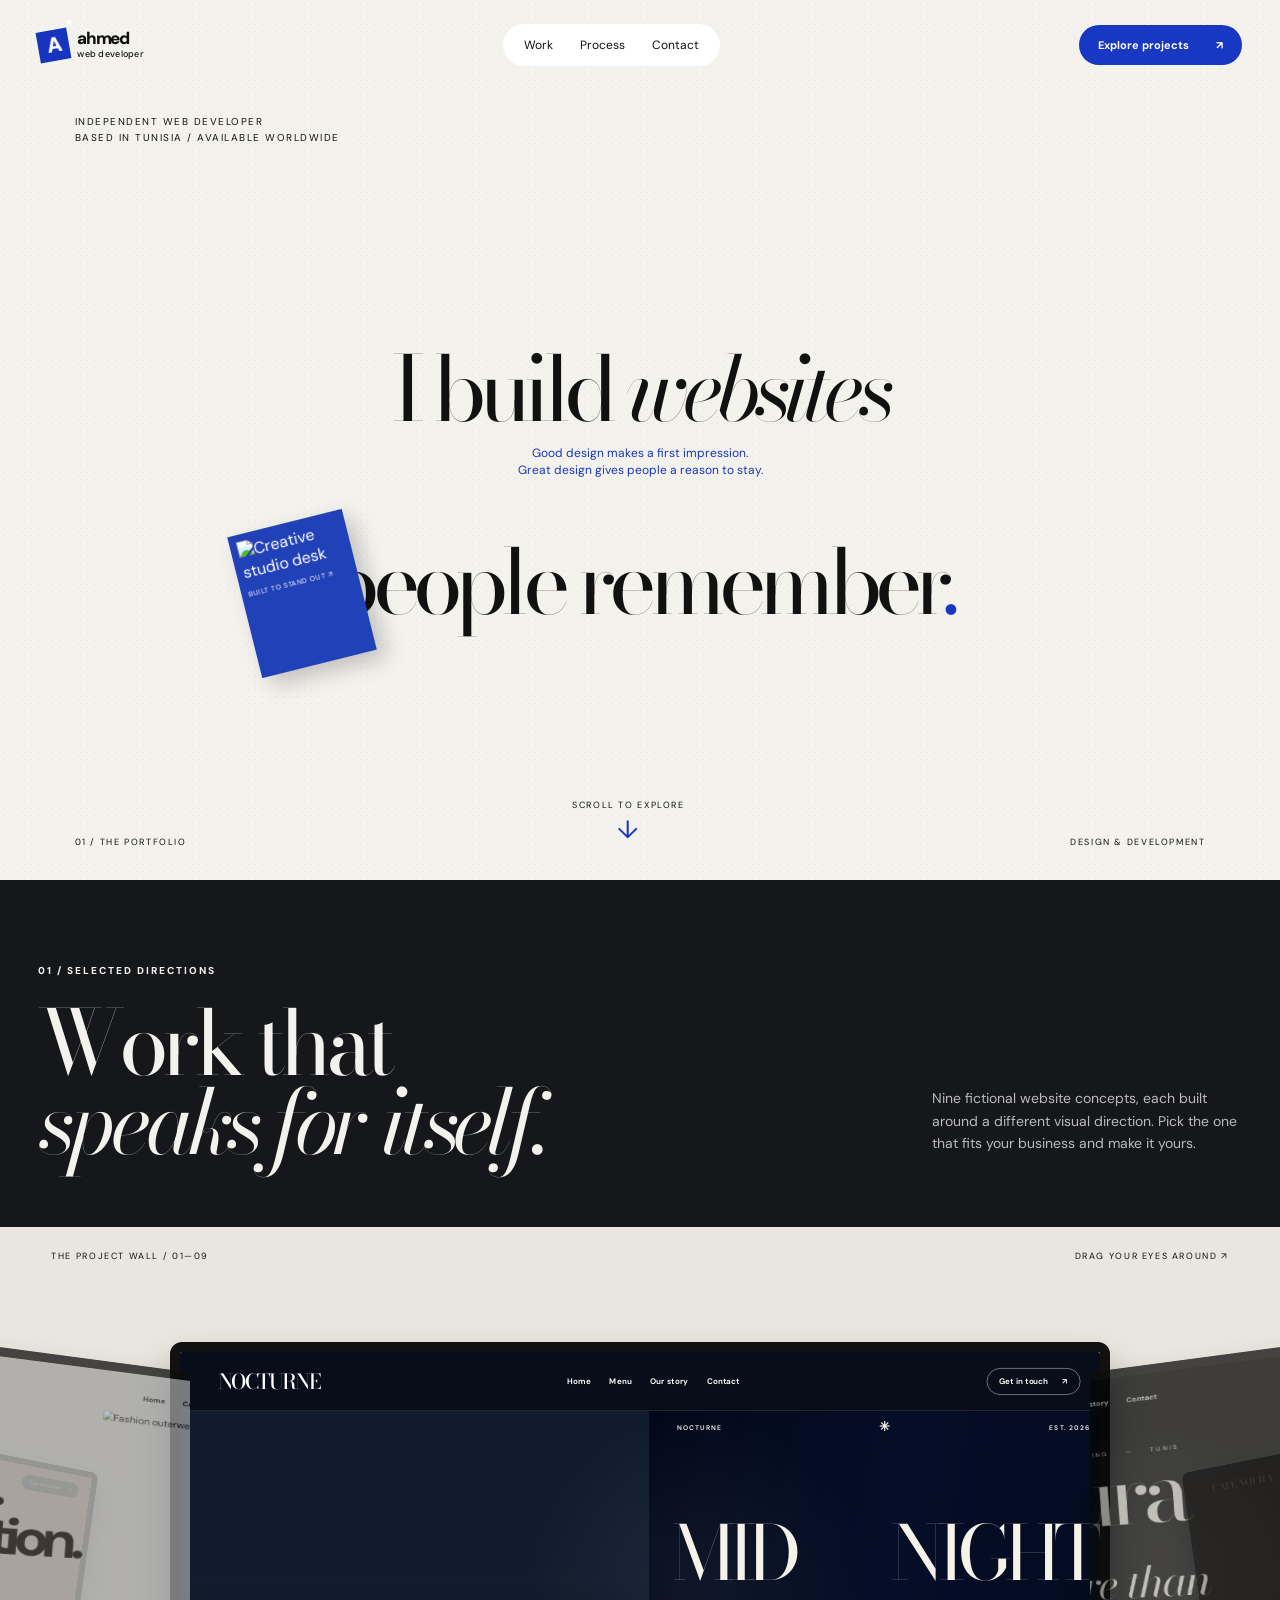
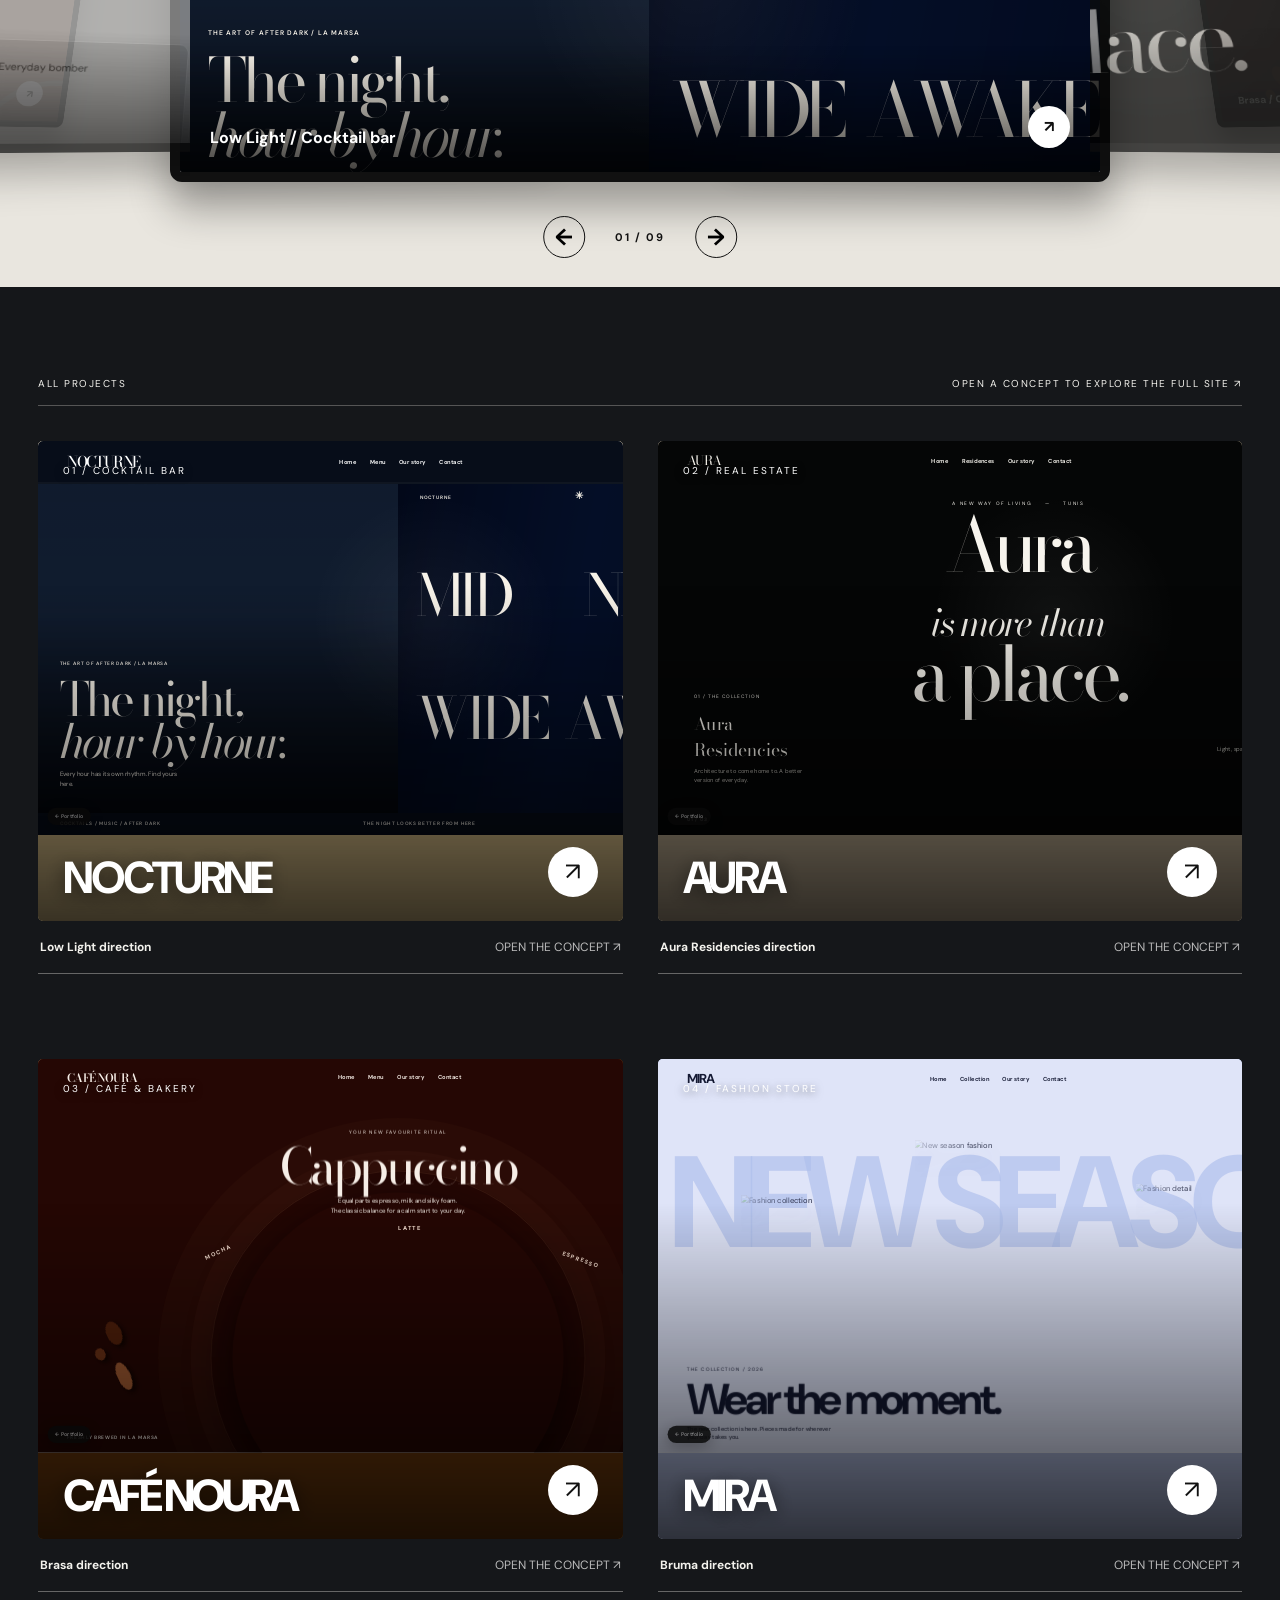
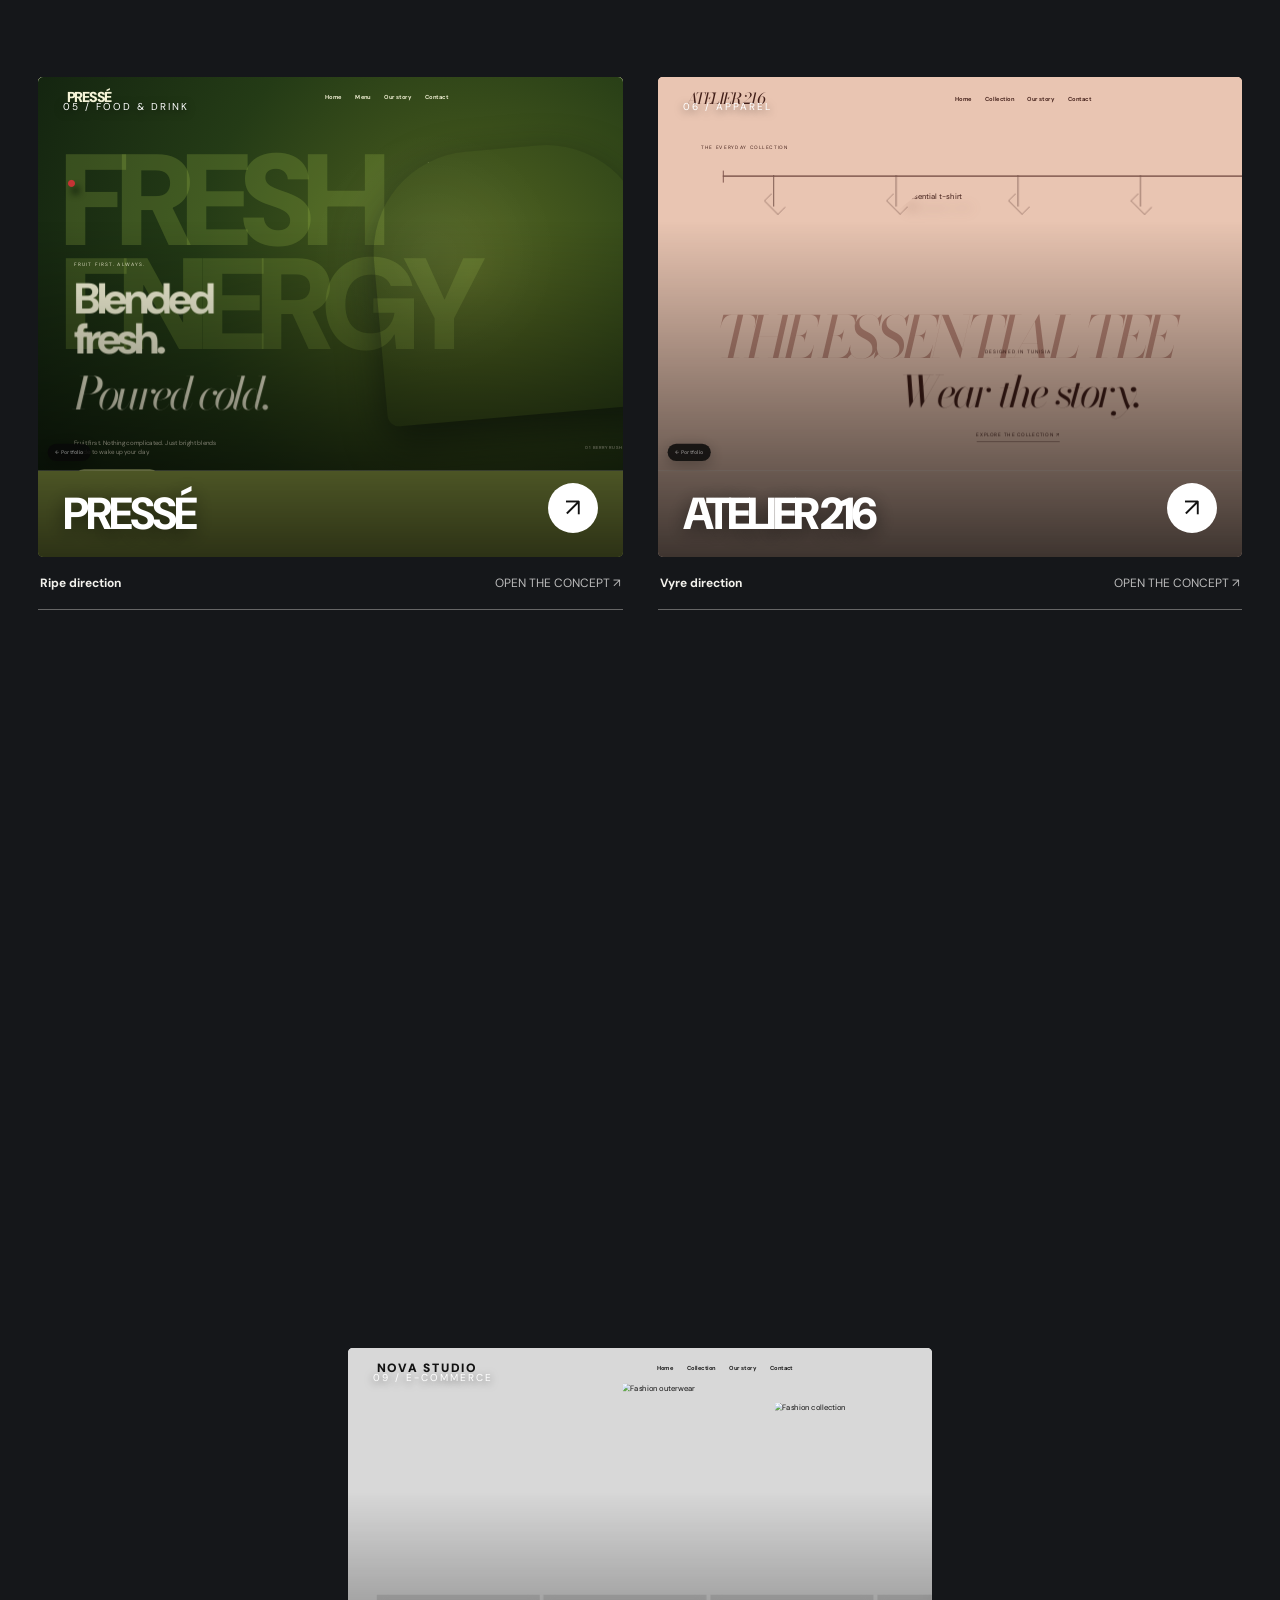
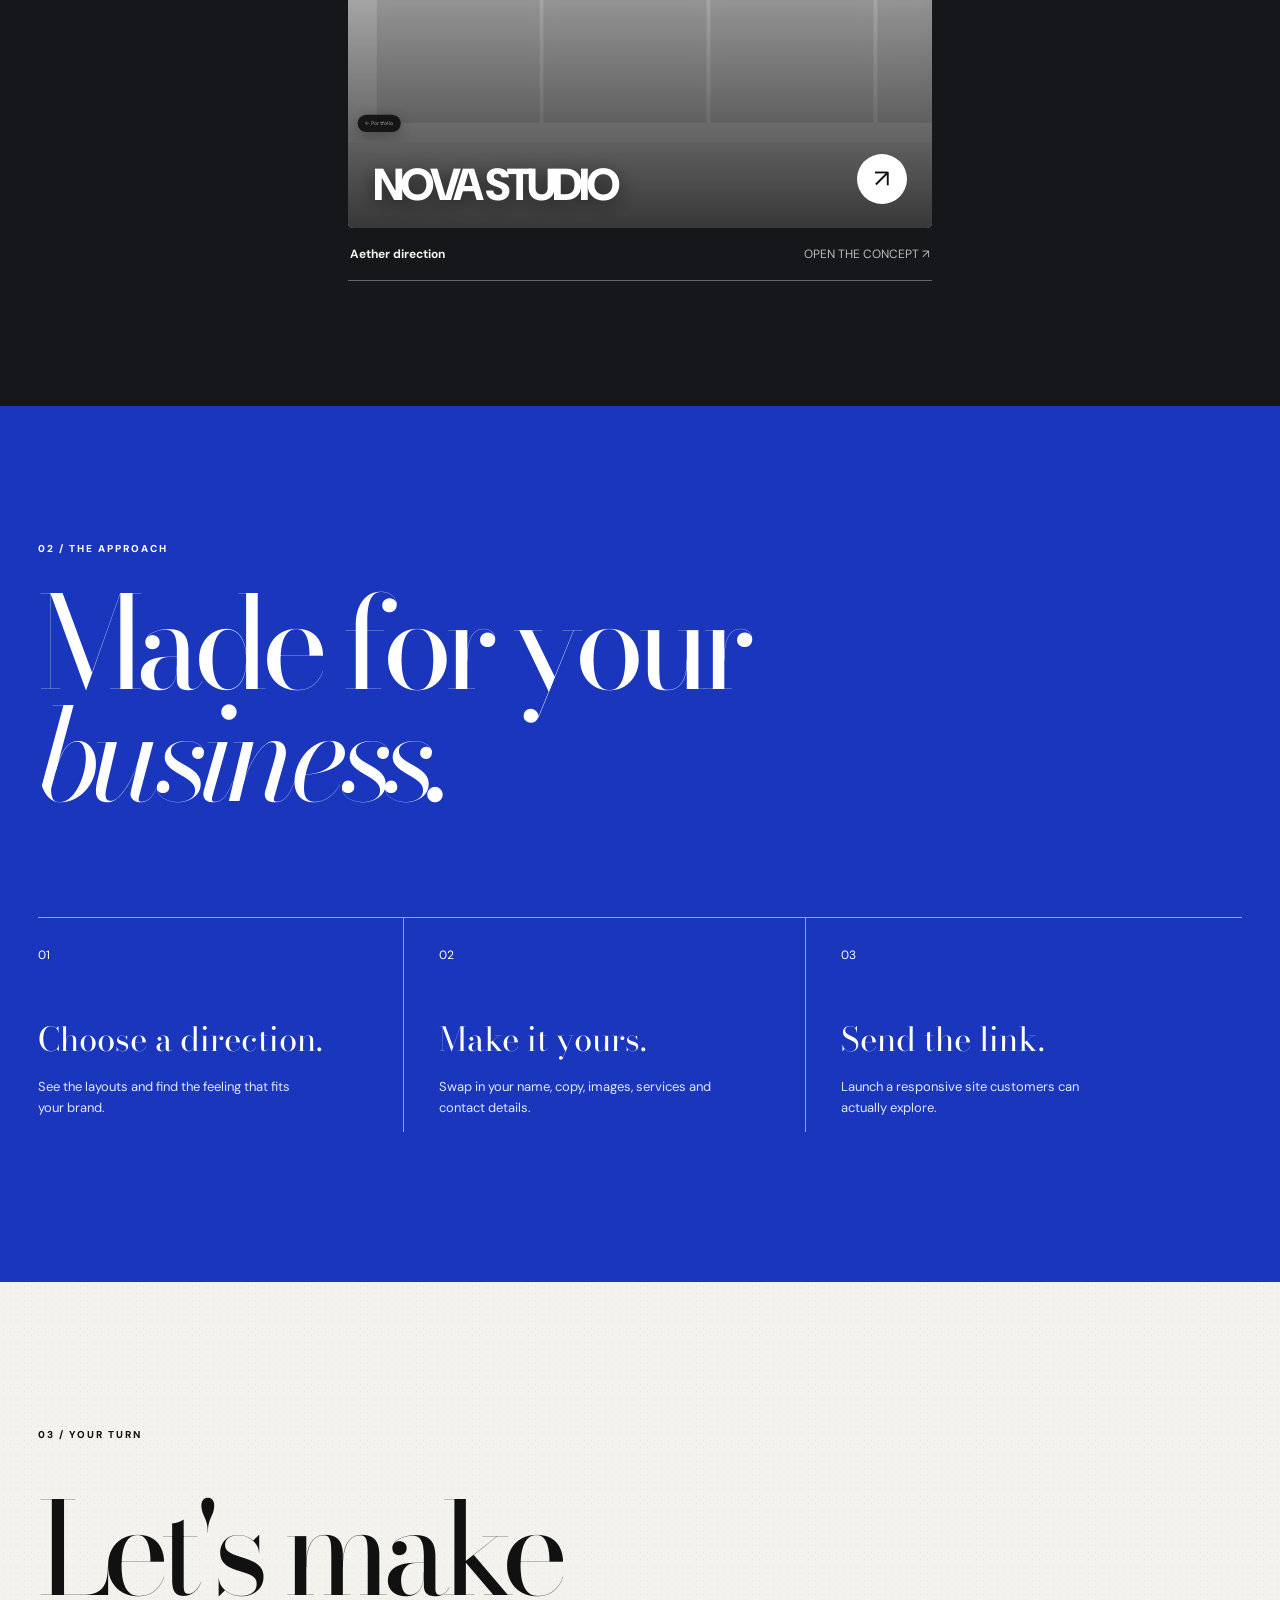
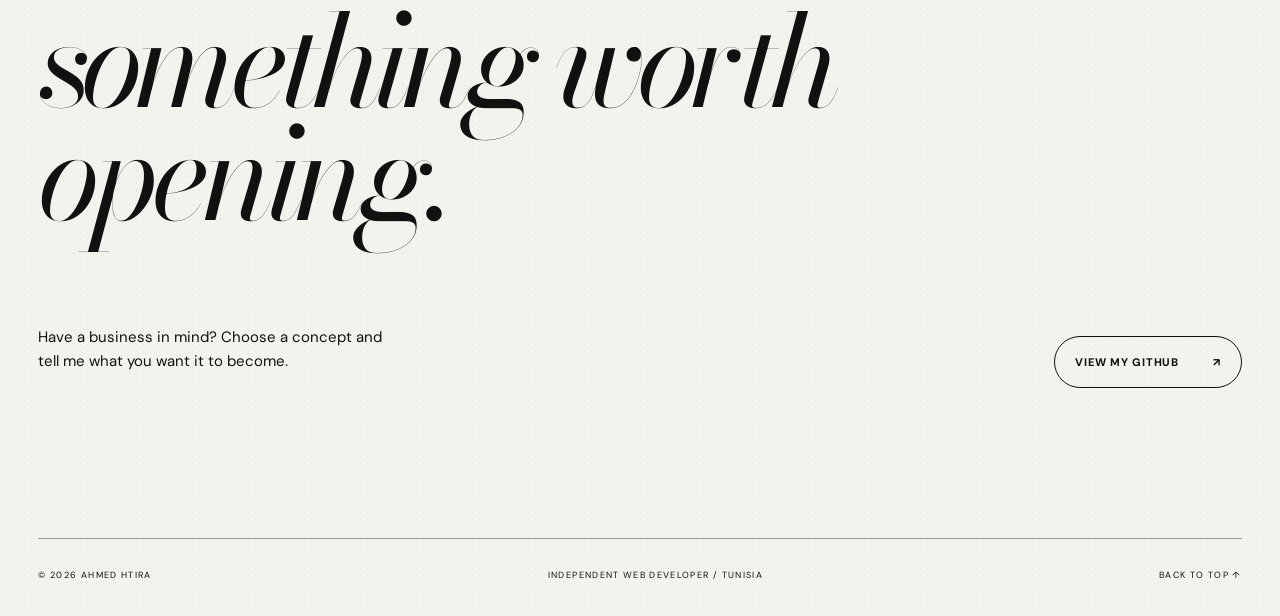
==== commit 55433489: "Rebuild Low Light opening as midnight editorial preview" ====
--- a/index.html
+++ b/index.html
@@ -37,7 +37,7 @@
   </main>
   <footer class="footer wrap"><span>© <span id="year">2026</span> AHMED HTIRA</span><span>INDEPENDENT WEB DEVELOPER / TUNISIA</span><a href="#top">BACK TO TOP ↑</a></footer>
   <script src="data-v2.js?v=5"></script>
-  <script src="portfolio-v2.js?v=6"></script>
+  <script src="portfolio-v2.js?v=7"></script>
   <script src="motion-v3.js?v=6"></script>
 </body>
 </html>
--- a/motion-v3.css
+++ b/motion-v3.css
@@ -81,3 +81,44 @@
 .hero-vyre .vyre-hangers span {font-size:0;width:2px;height:65px;background:#79574e;position:relative}
 .hero-vyre .vyre-hangers span:after {content:"";position:absolute;top:48px;left:-18px;width:38px;height:21px;border:2px solid #79574e;border-top:0;transform:rotate(45deg);border-radius:2px}
 @media(max-width:700px){.intro{height:calc(100svh - 74px);min-height:550px}.intro-line{font-size:12.2vw;line-height:1.03}.line-two{margin-top:24px}.intro-middle{height:60px}.intro-middle p{font-size:9px;padding-left:80px}.sticker{left:4%;top:48px;width:74px;height:95px}.sticker img{height:66px}.work{padding-top:70px}.section-head h2{font-size:12vw}.brasa-milk{width:24vw;top:30%;right:-5%;height:30%}.brasa-cup{width:91vw}.brasa-cup img{transform:scale(1.25)}.work-card .visual iframe{transform:scale(.25)}}
+
+/* Low Light: a two-panel midnight editorial opening. */
+.hero-lowlight{background:#07142d;color:#f7f2e8}
+.hero-lowlight .brand-nav{position:relative;z-index:10;background:#070d19;color:#fff;border-bottom:1px solid #ffffff24}
+.hero-lowlight .nav-action{border-color:#fff9}
+.low-editorial{position:absolute;inset:74px 0 45px;display:grid;grid-template-columns:1fr 1fr}
+.low-scene,.low-drink{position:relative;min-width:0;overflow:hidden;background-size:cover;background-position:center}
+.low-scene{background-color:#142238;background-position:center 55%}
+.low-drink{background-color:#0a214a;background-position:center}
+.low-scene-shade,.low-drink-shade{position:absolute;inset:0;pointer-events:none}
+.low-scene-shade{background:linear-gradient(180deg,#0b16243a 5%,#05091433 42%,#050914df 100%);mix-blend-mode:multiply}
+.low-drink-shade{background:linear-gradient(100deg,#071936d9,#091d46a8 49%,#071b3fc9);mix-blend-mode:multiply}
+.low-scene-copy{position:absolute;z-index:2;left:6%;right:8%;bottom:7%}
+.low-scene-copy>span,.low-drink-top,.low-ticker,.low-drink-link{font:600 10px/1.5 "DM Sans",sans-serif;letter-spacing:.16em}
+.low-scene-copy h1{font:400 clamp(56px,6.5vw,122px)/.9 "Bodoni Moda",serif;letter-spacing:-.065em;margin:22px 0 16px}
+.low-scene-copy h1 em{font-weight:400}
+.low-scene-copy p{font:400 13px/1.6 "DM Sans",sans-serif;max-width:260px}
+.low-drink-top{position:absolute;z-index:2;left:6%;right:6%;top:5%;display:flex;justify-content:space-between}
+.low-drink-top span{font-size:20px;line-height:10px}
+.low-drink-type{position:absolute;z-index:2;inset:17% 5% 10%;display:grid;grid-template-columns:1fr 1fr;grid-template-rows:1fr 1fr;align-items:center}
+.low-drink-type span{font:400 clamp(64px,8vw,155px)/.75 "Bodoni Moda",serif;letter-spacing:-.09em}
+.low-drink-type span:nth-child(2),.low-drink-type span:nth-child(4){text-align:right}
+.low-drink-link{position:absolute;z-index:3;right:6%;bottom:5%;border-bottom:1px solid #fffa;padding-bottom:7px}
+.low-drink-link span{margin-left:14px;font-size:18px}
+.low-ticker{position:absolute;left:0;right:0;bottom:0;height:45px;padding:0 3%;display:flex;align-items:center;justify-content:space-between;background:#070d19}
+.hero-lowlight:after{display:none}
+.design-lowlight .detail-section{background:#07152d}
+.design-lowlight .story-section{background:#112749}
+@media(max-width:700px){
+  .hero-lowlight{height:100svh;min-height:660px}
+  .low-editorial{inset:68px 0 33px;grid-template-columns:1fr;grid-template-rows:53% 47%}
+  .low-scene-copy{bottom:6%}
+  .low-scene-copy h1{font-size:clamp(48px,10vw,72px);margin:9px 0}
+  .low-scene-copy p{font-size:10px}
+  .low-drink-top{top:7%}
+  .low-drink-type{inset:18% 6% 12%}
+  .low-drink-type span{font-size:clamp(64px,13vw,110px)}
+  .low-drink-link{font-size:9px}
+  .low-ticker{height:33px;font-size:7px}
+  .low-ticker span:nth-child(2){display:none}
+}
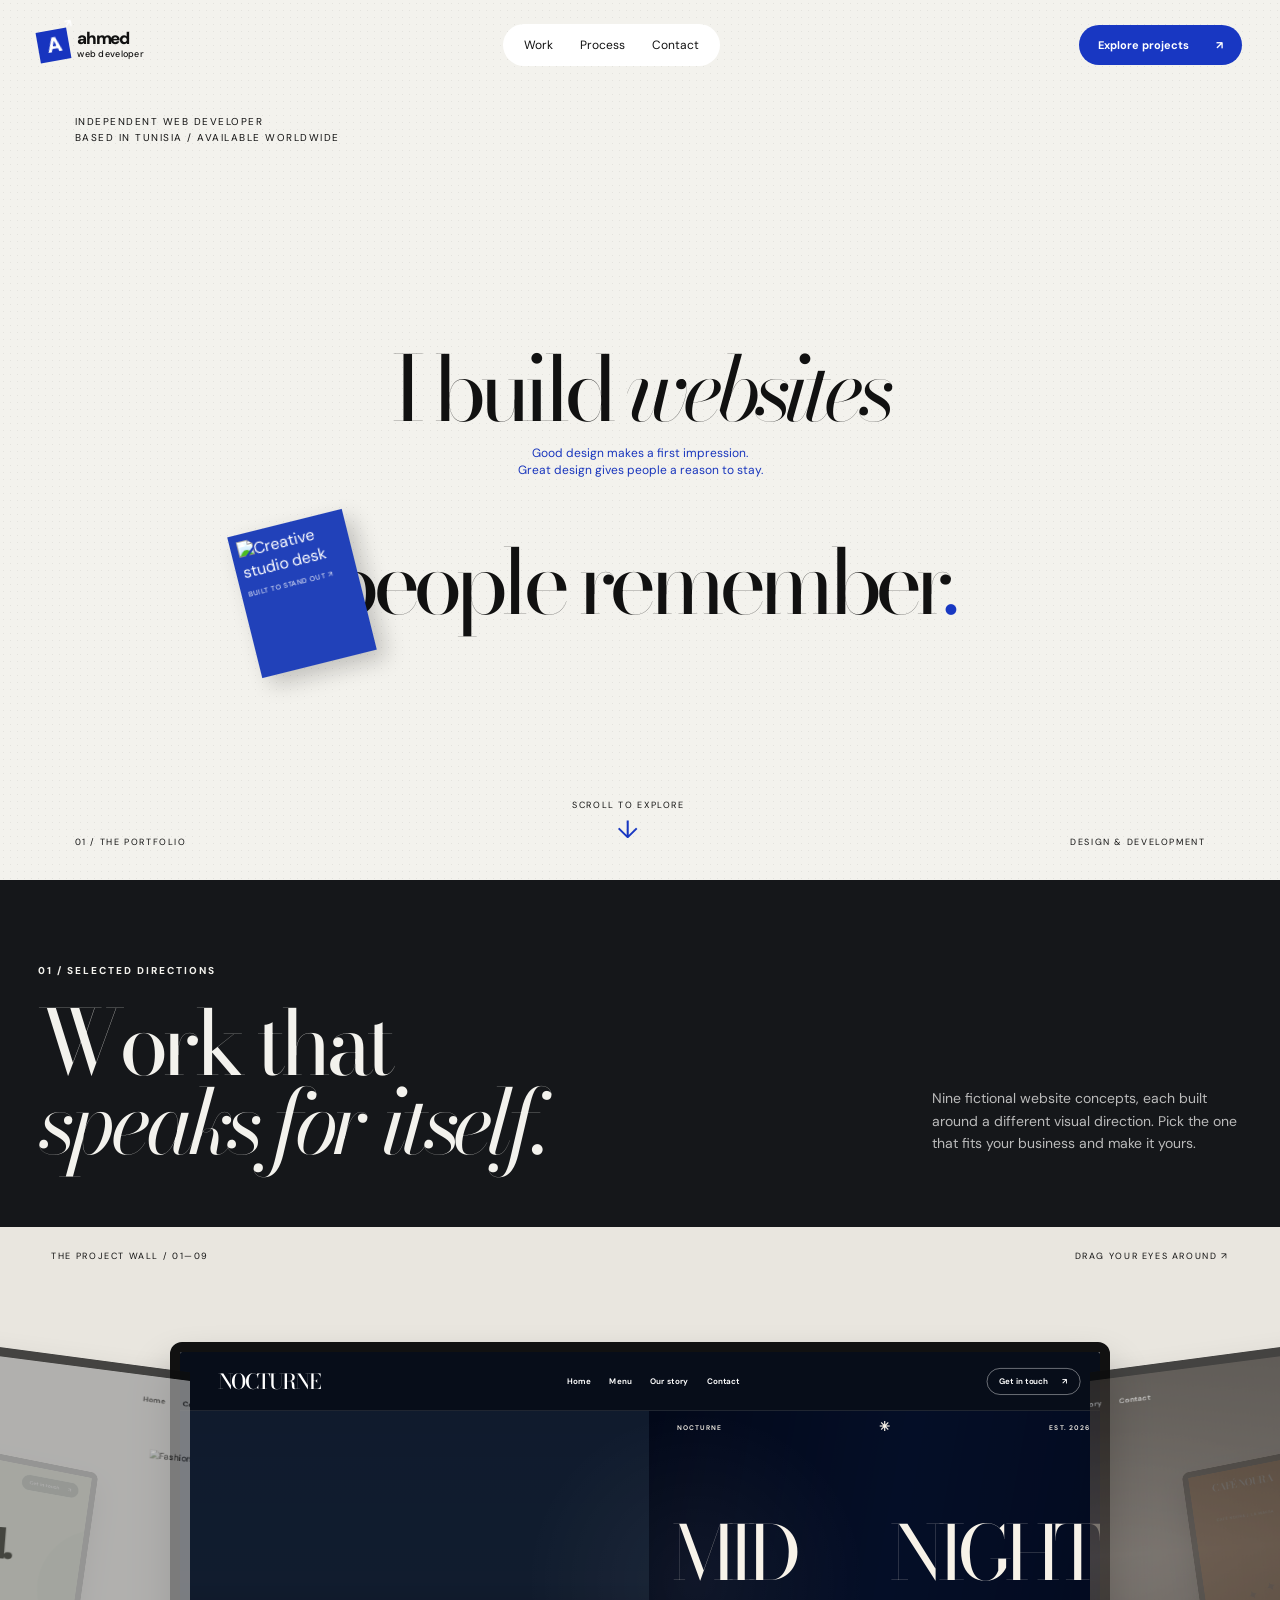
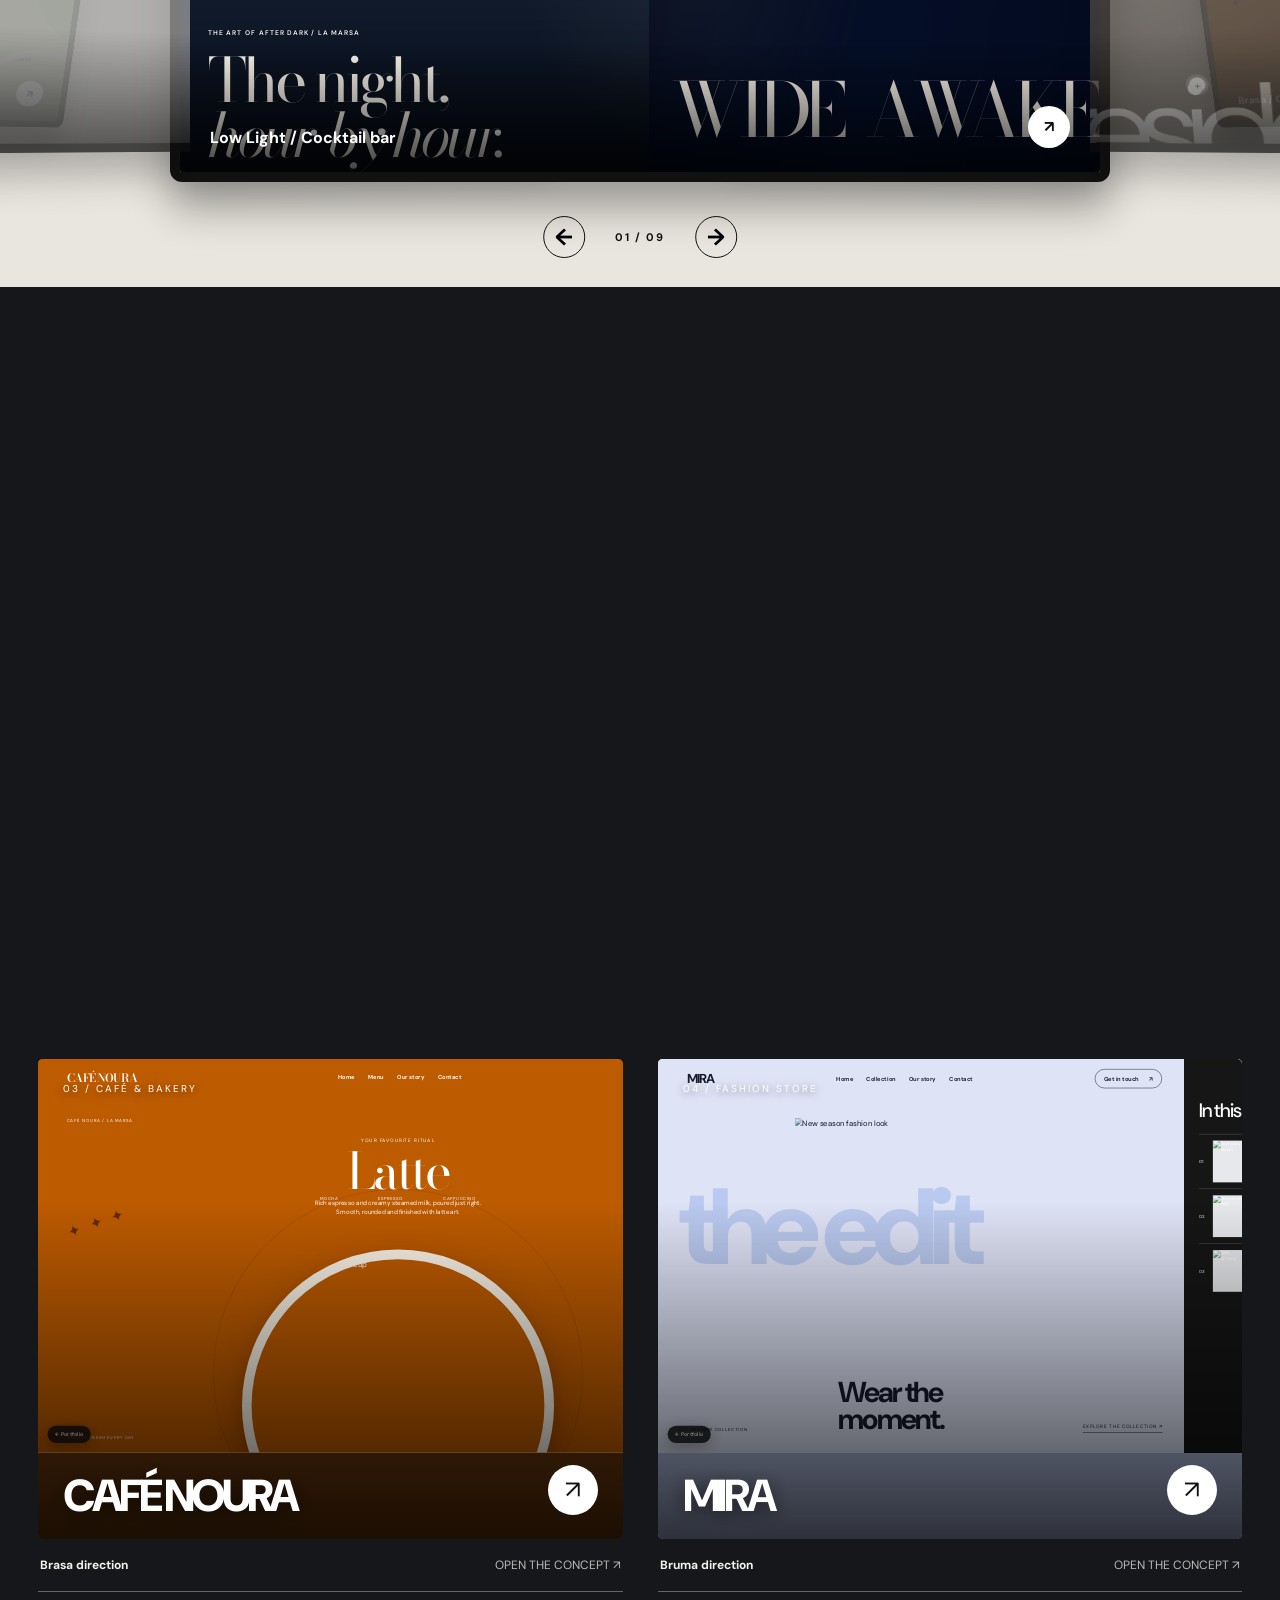
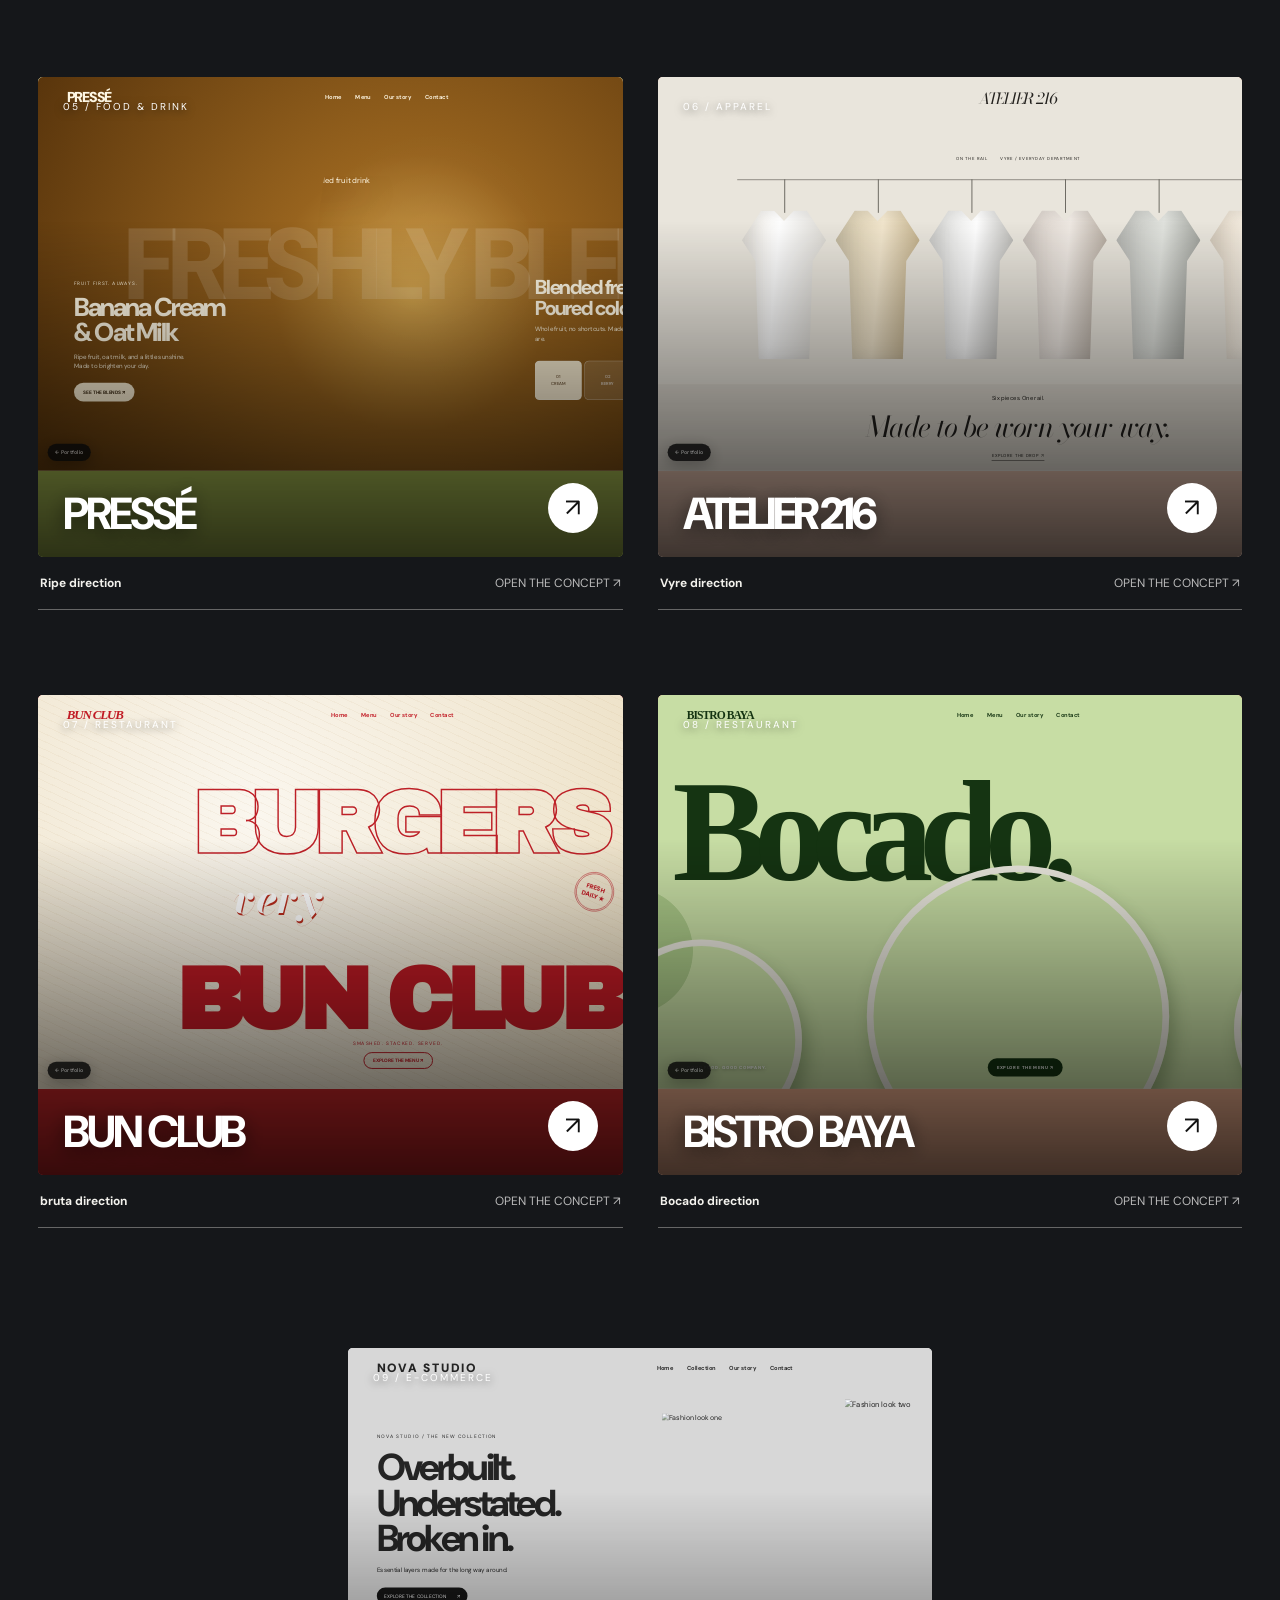
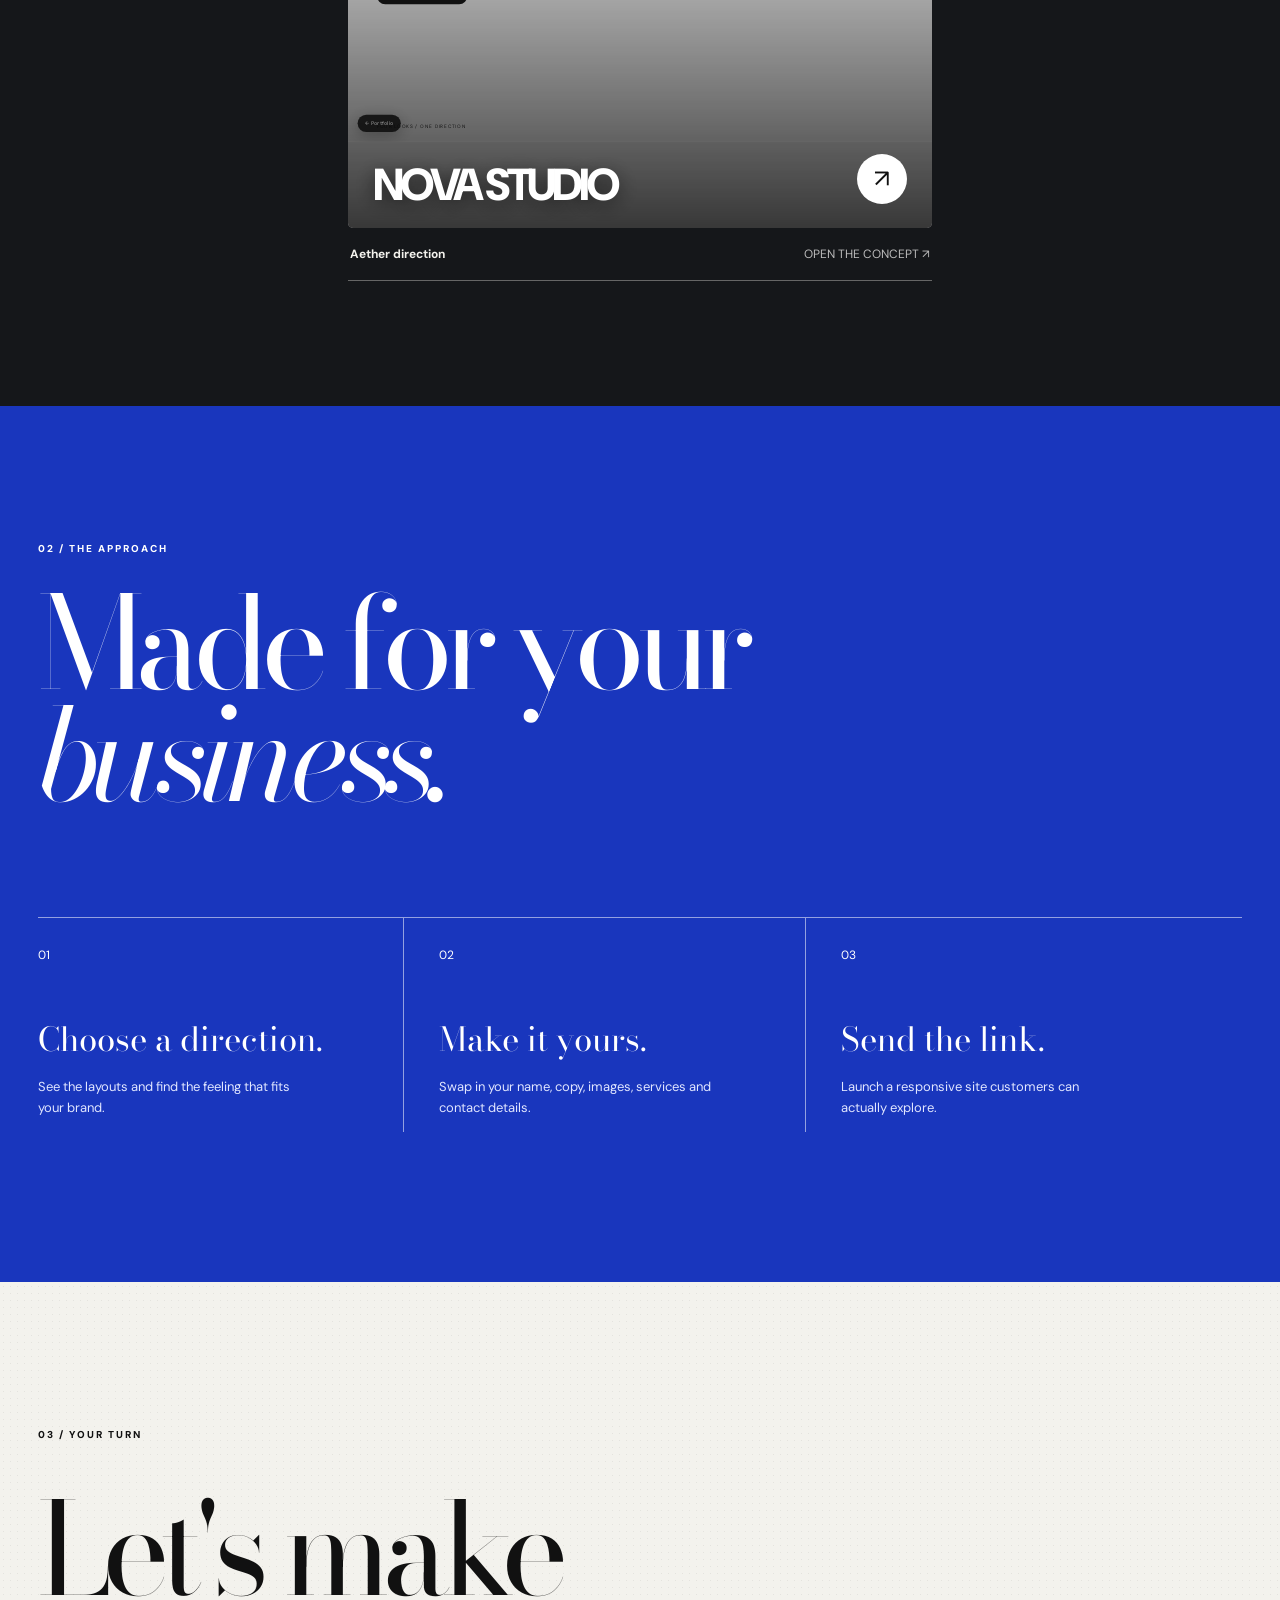
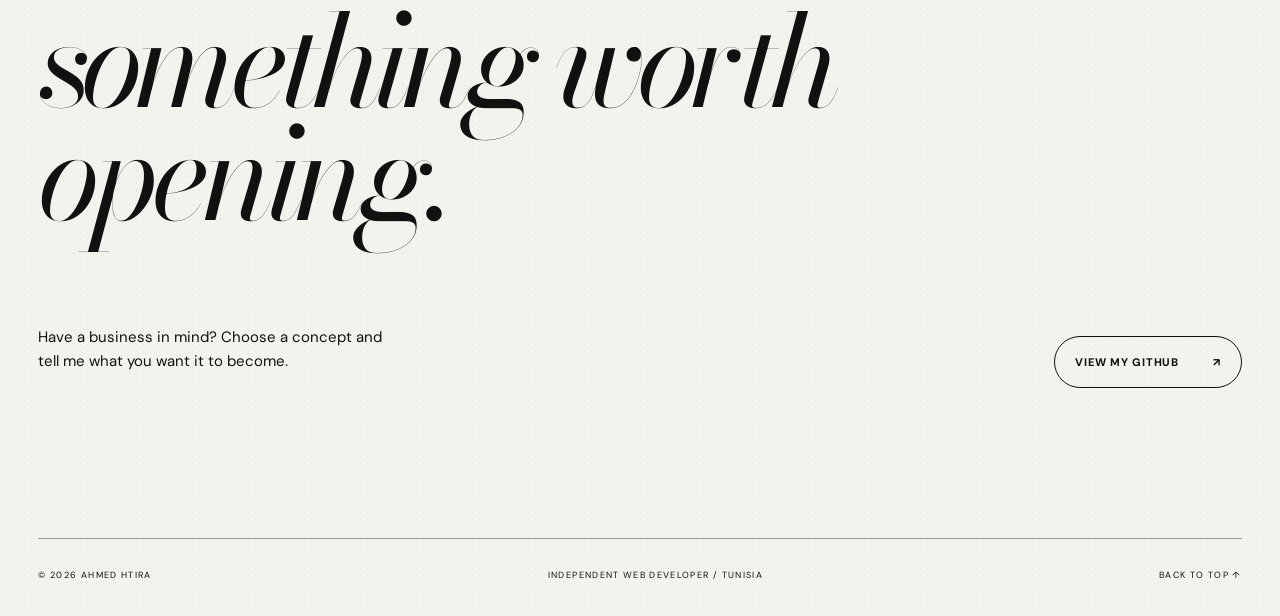
==== commit cadbb4c8: "Align eight concept heroes with reference compositions" ====
--- a/index.html
+++ b/index.html
@@ -37,7 +37,7 @@
   </main>
   <footer class="footer wrap"><span>© <span id="year">2026</span> AHMED HTIRA</span><span>INDEPENDENT WEB DEVELOPER / TUNISIA</span><a href="#top">BACK TO TOP ↑</a></footer>
   <script src="data-v2.js?v=5"></script>
-  <script src="portfolio-v2.js?v=7"></script>
+  <script src="portfolio-v2.js?v=8"></script>
   <script src="motion-v3.js?v=6"></script>
 </body>
 </html>
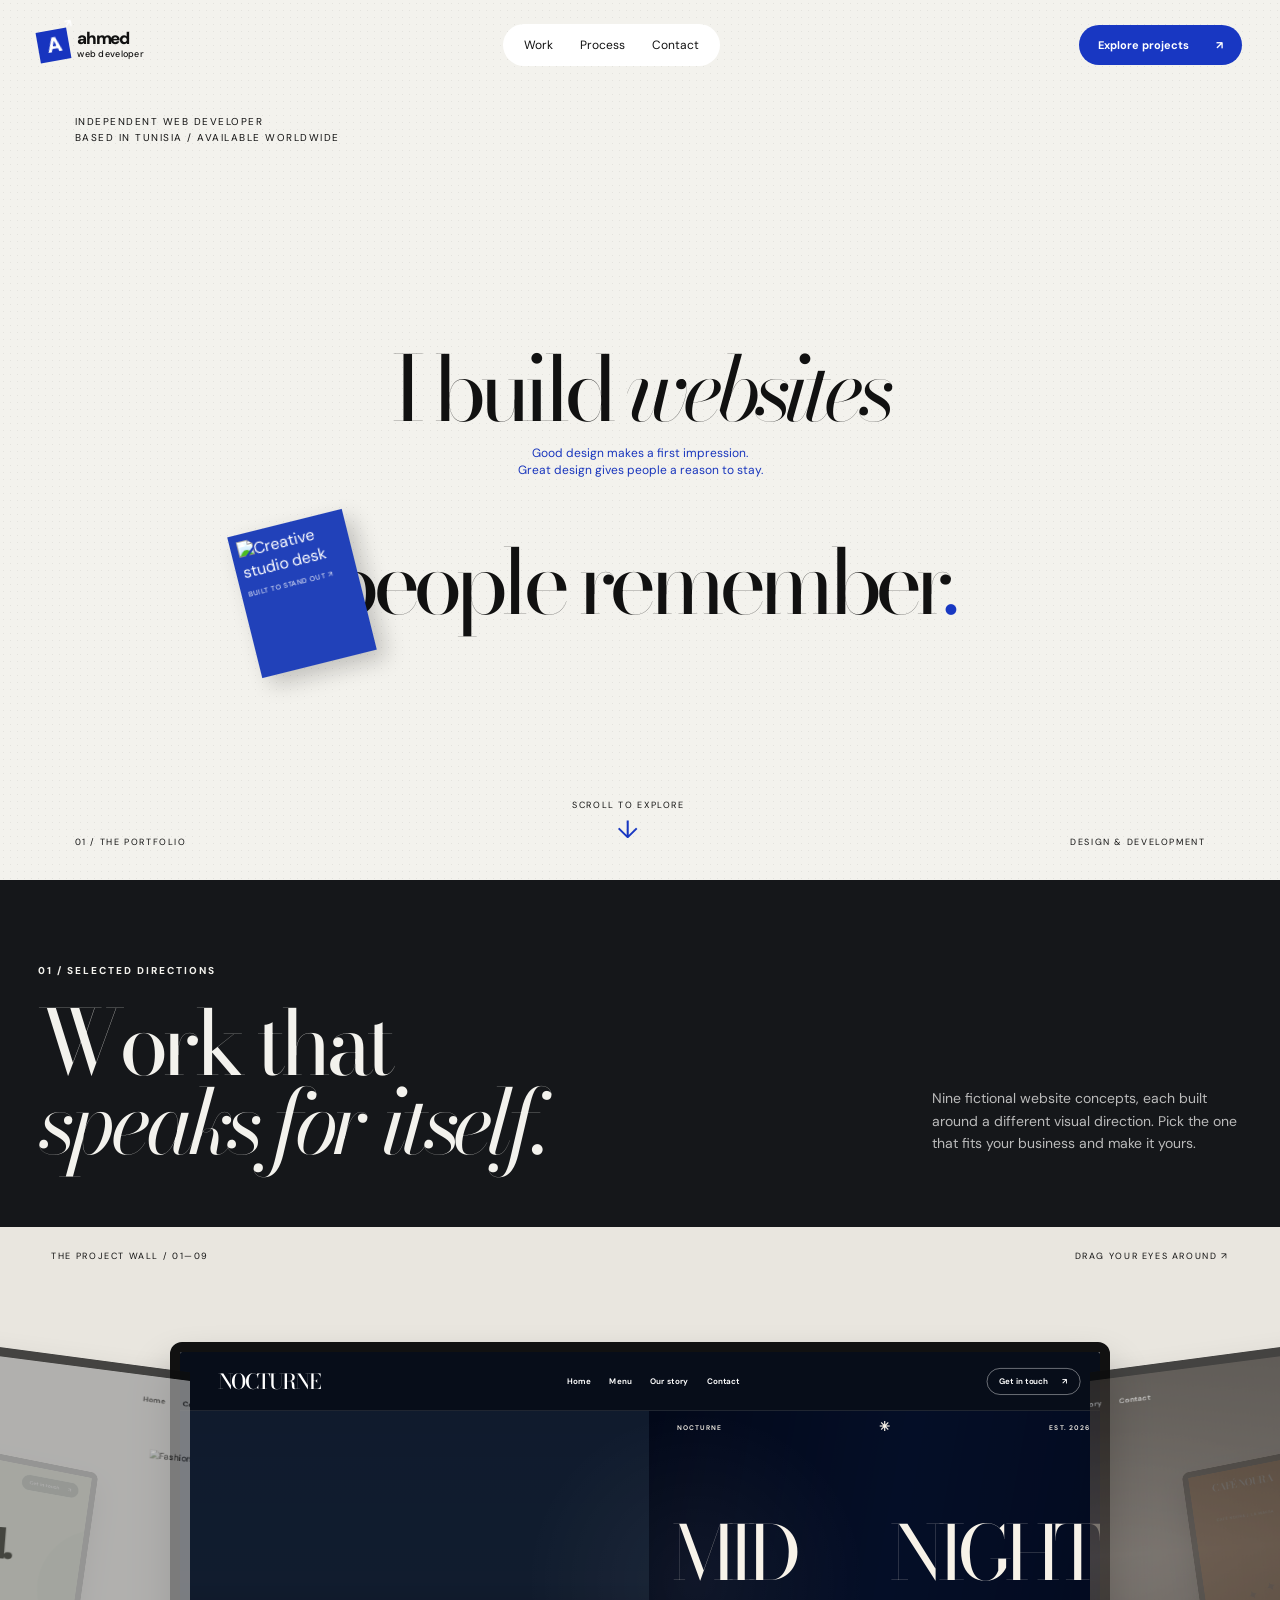
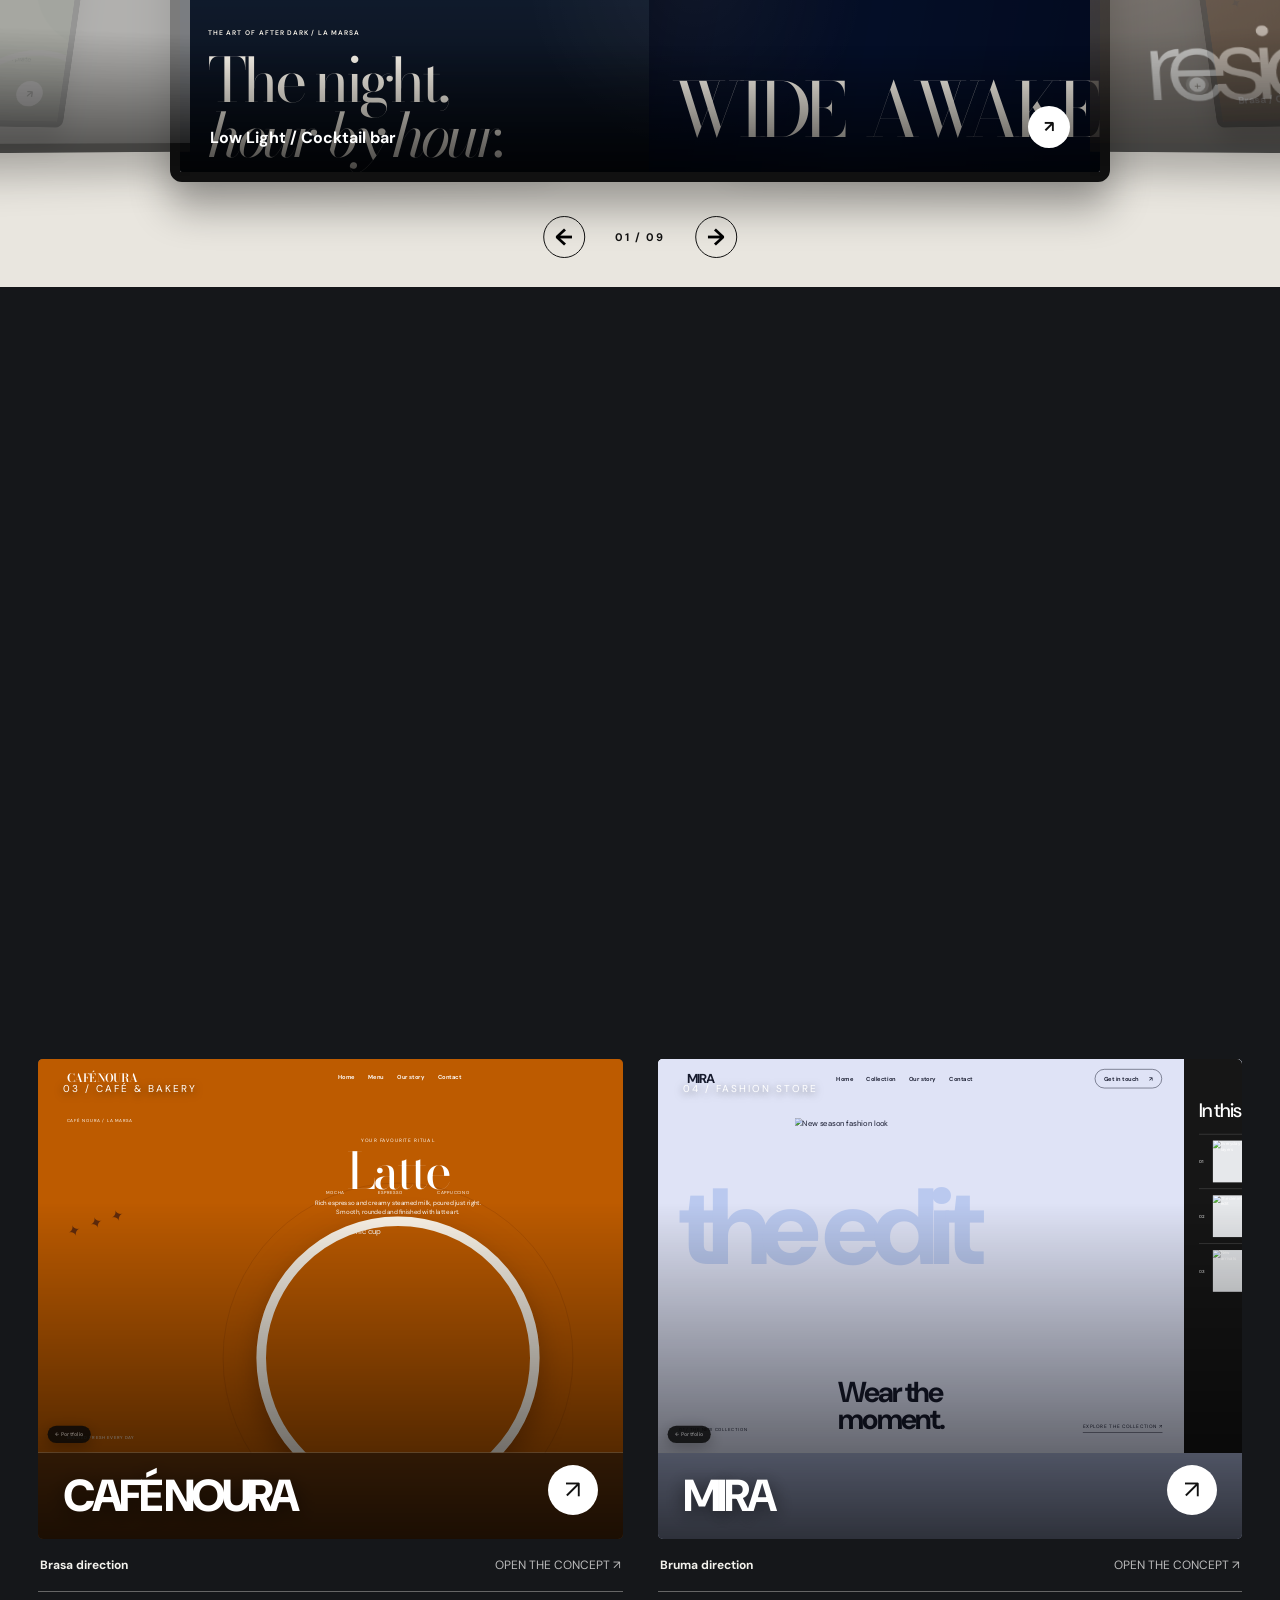
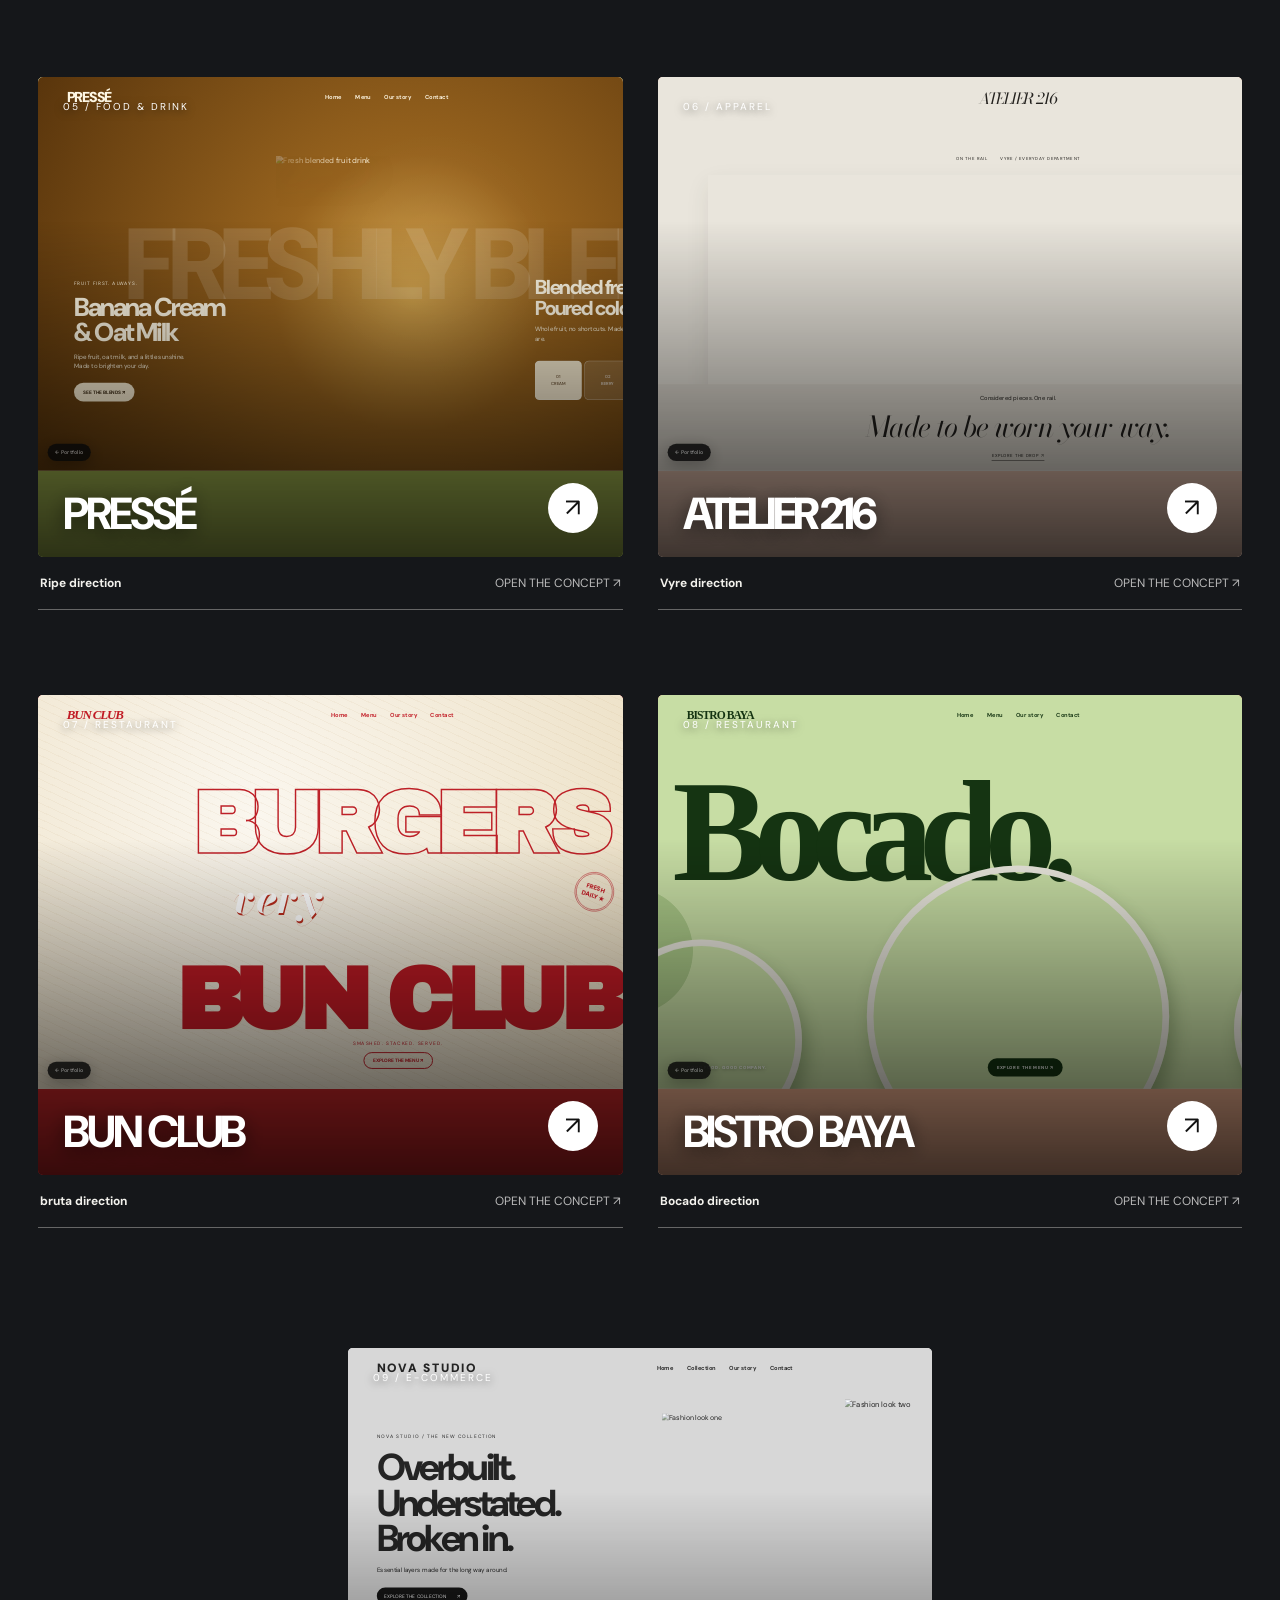
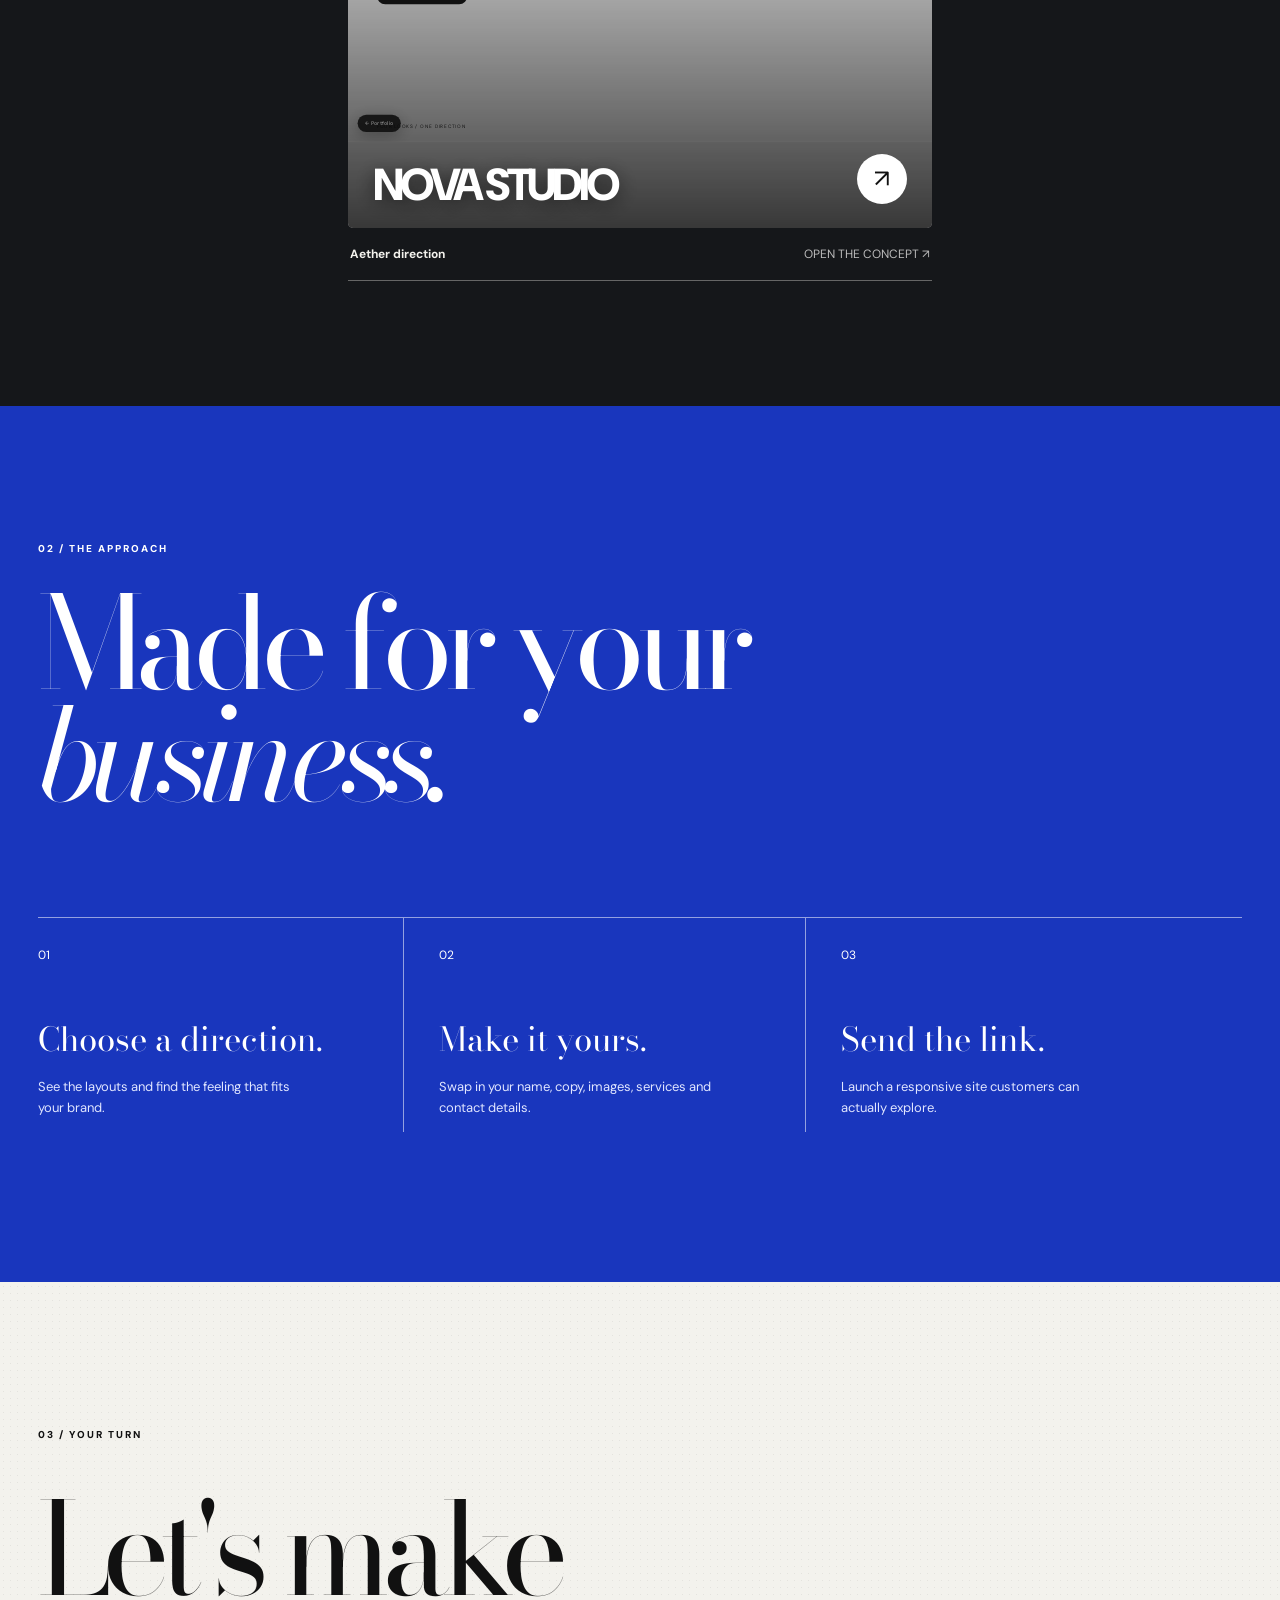
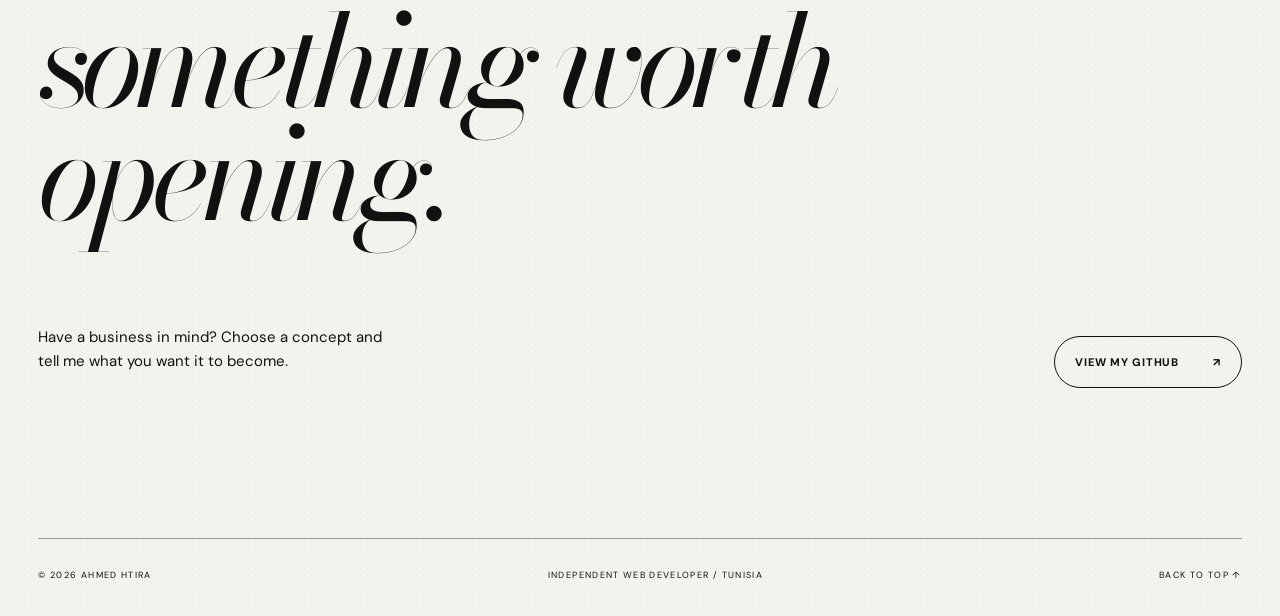
==== commit 0a513eff: "Refine concept framing and replace placeholder product imagery" ====
--- a/index.html
+++ b/index.html
@@ -36,8 +36,8 @@
     <section class="contact wrap" id="contact"><span class="eyebrow">03 / YOUR TURN</span><h2>Let's make<br><em>something worth opening.</em></h2><div class="contact-bottom"><p>Have a business in mind? Choose a concept and tell me what you want it to become.</p><a href="https://github.com/ahmedhtira" target="_blank" rel="noopener">VIEW MY GITHUB <span>↗</span></a></div></section>
   </main>
   <footer class="footer wrap"><span>© <span id="year">2026</span> AHMED HTIRA</span><span>INDEPENDENT WEB DEVELOPER / TUNISIA</span><a href="#top">BACK TO TOP ↑</a></footer>
-  <script src="data-v2.js?v=5"></script>
-  <script src="portfolio-v2.js?v=8"></script>
+  <script src="data-v2.js?v=9"></script>
+  <script src="portfolio-v2.js?v=9"></script>
   <script src="motion-v3.js?v=6"></script>
 </body>
 </html>
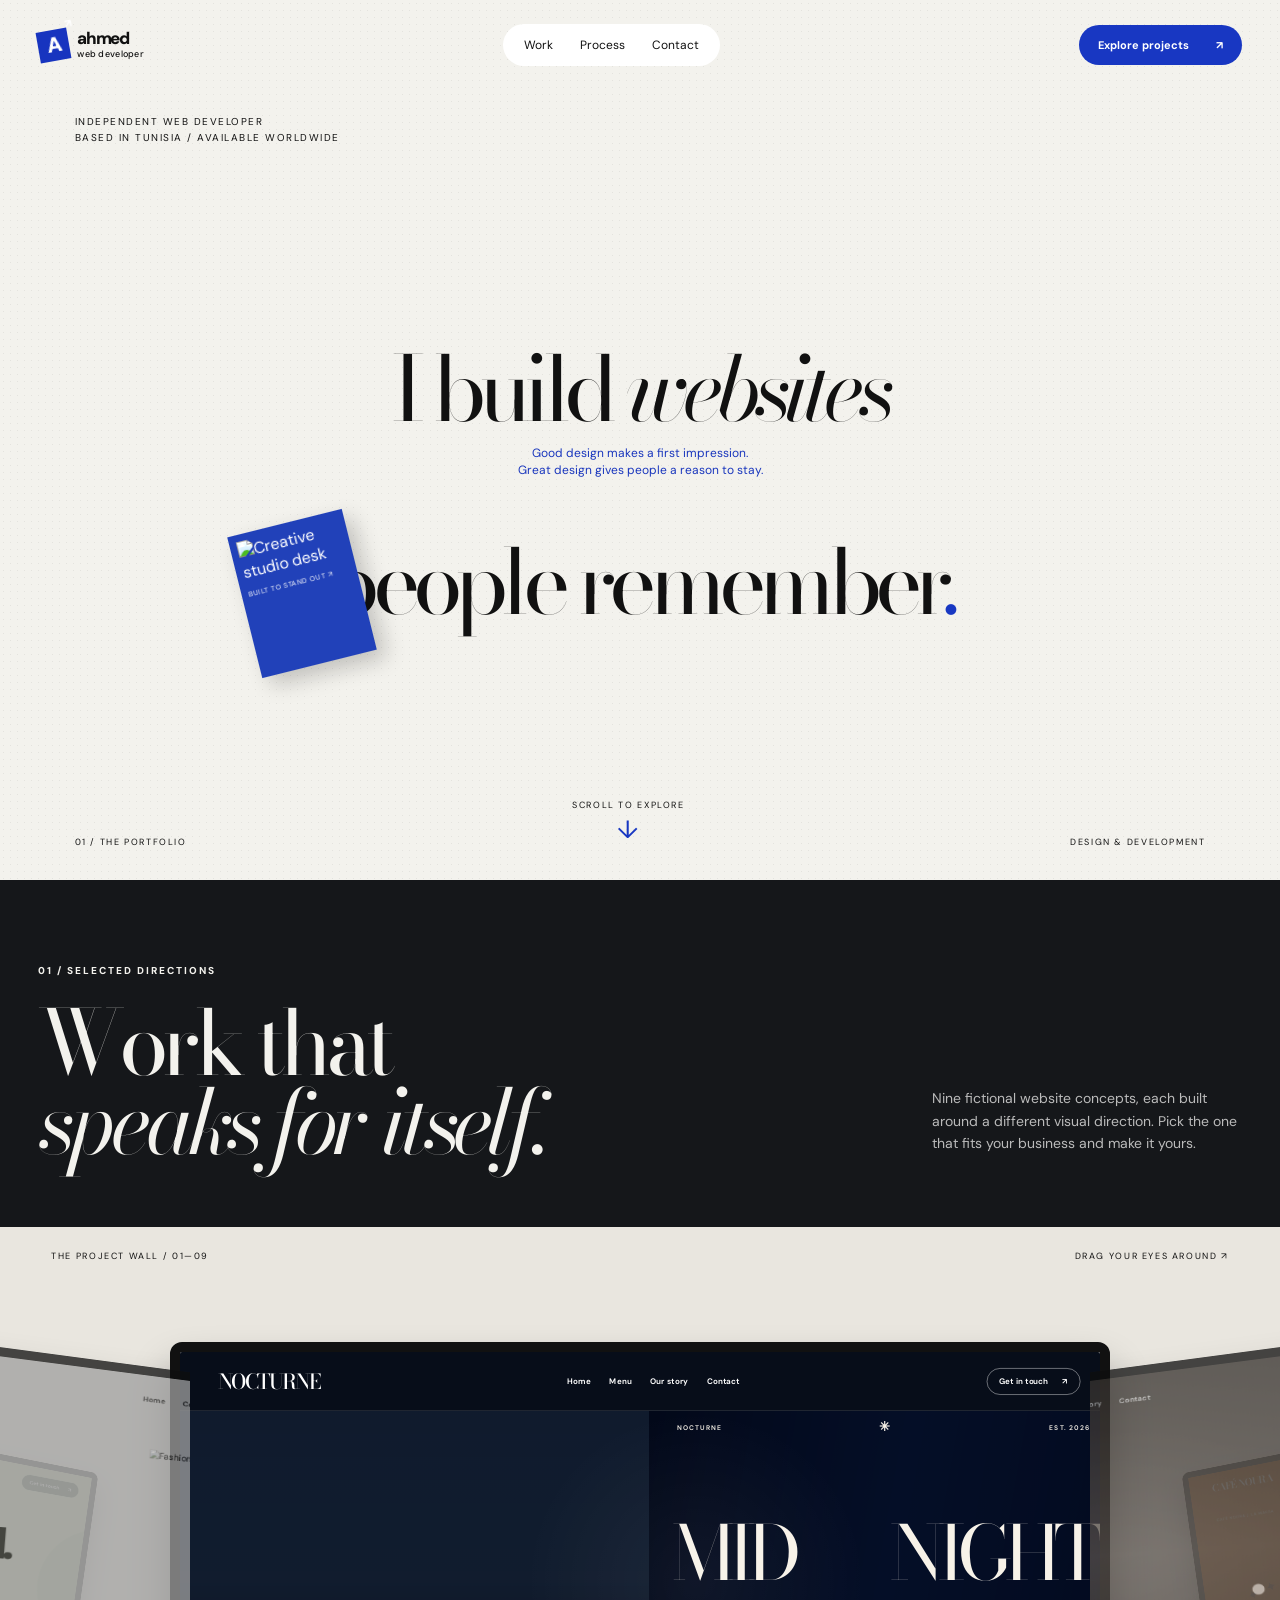
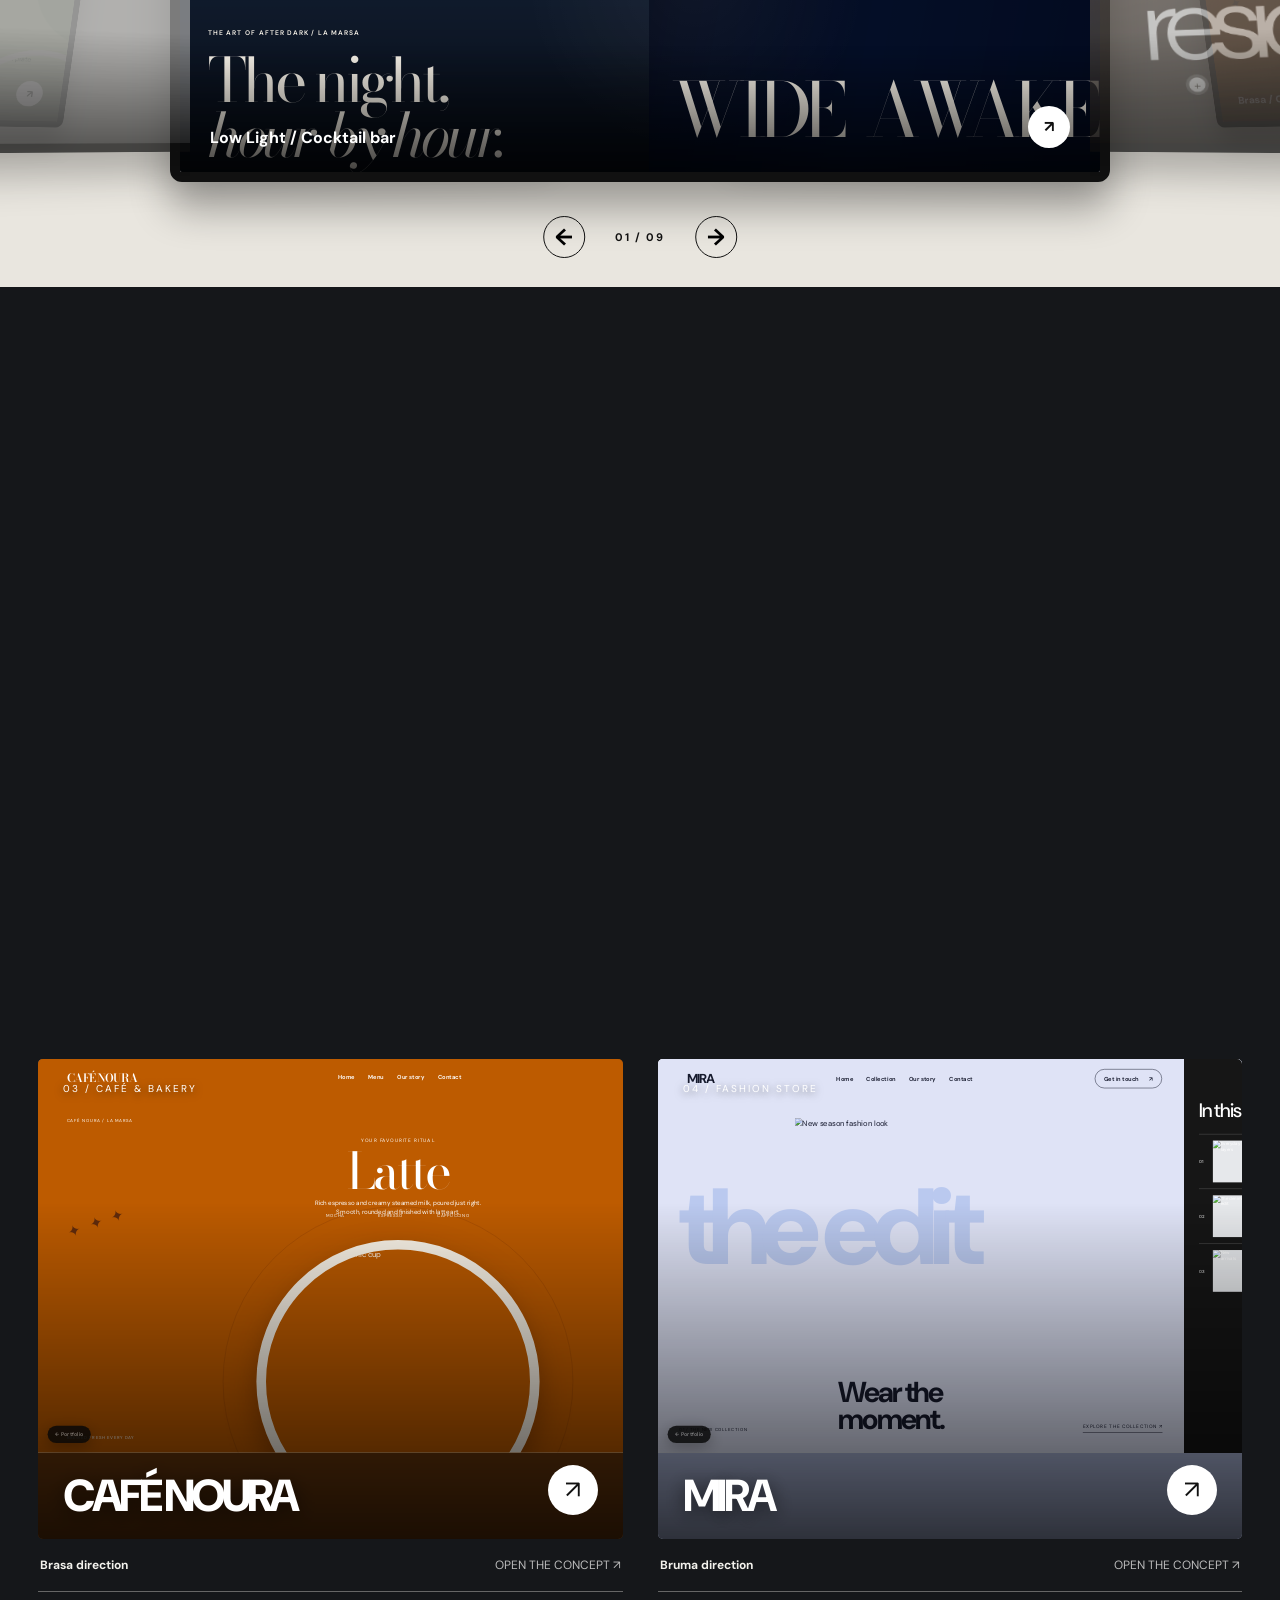
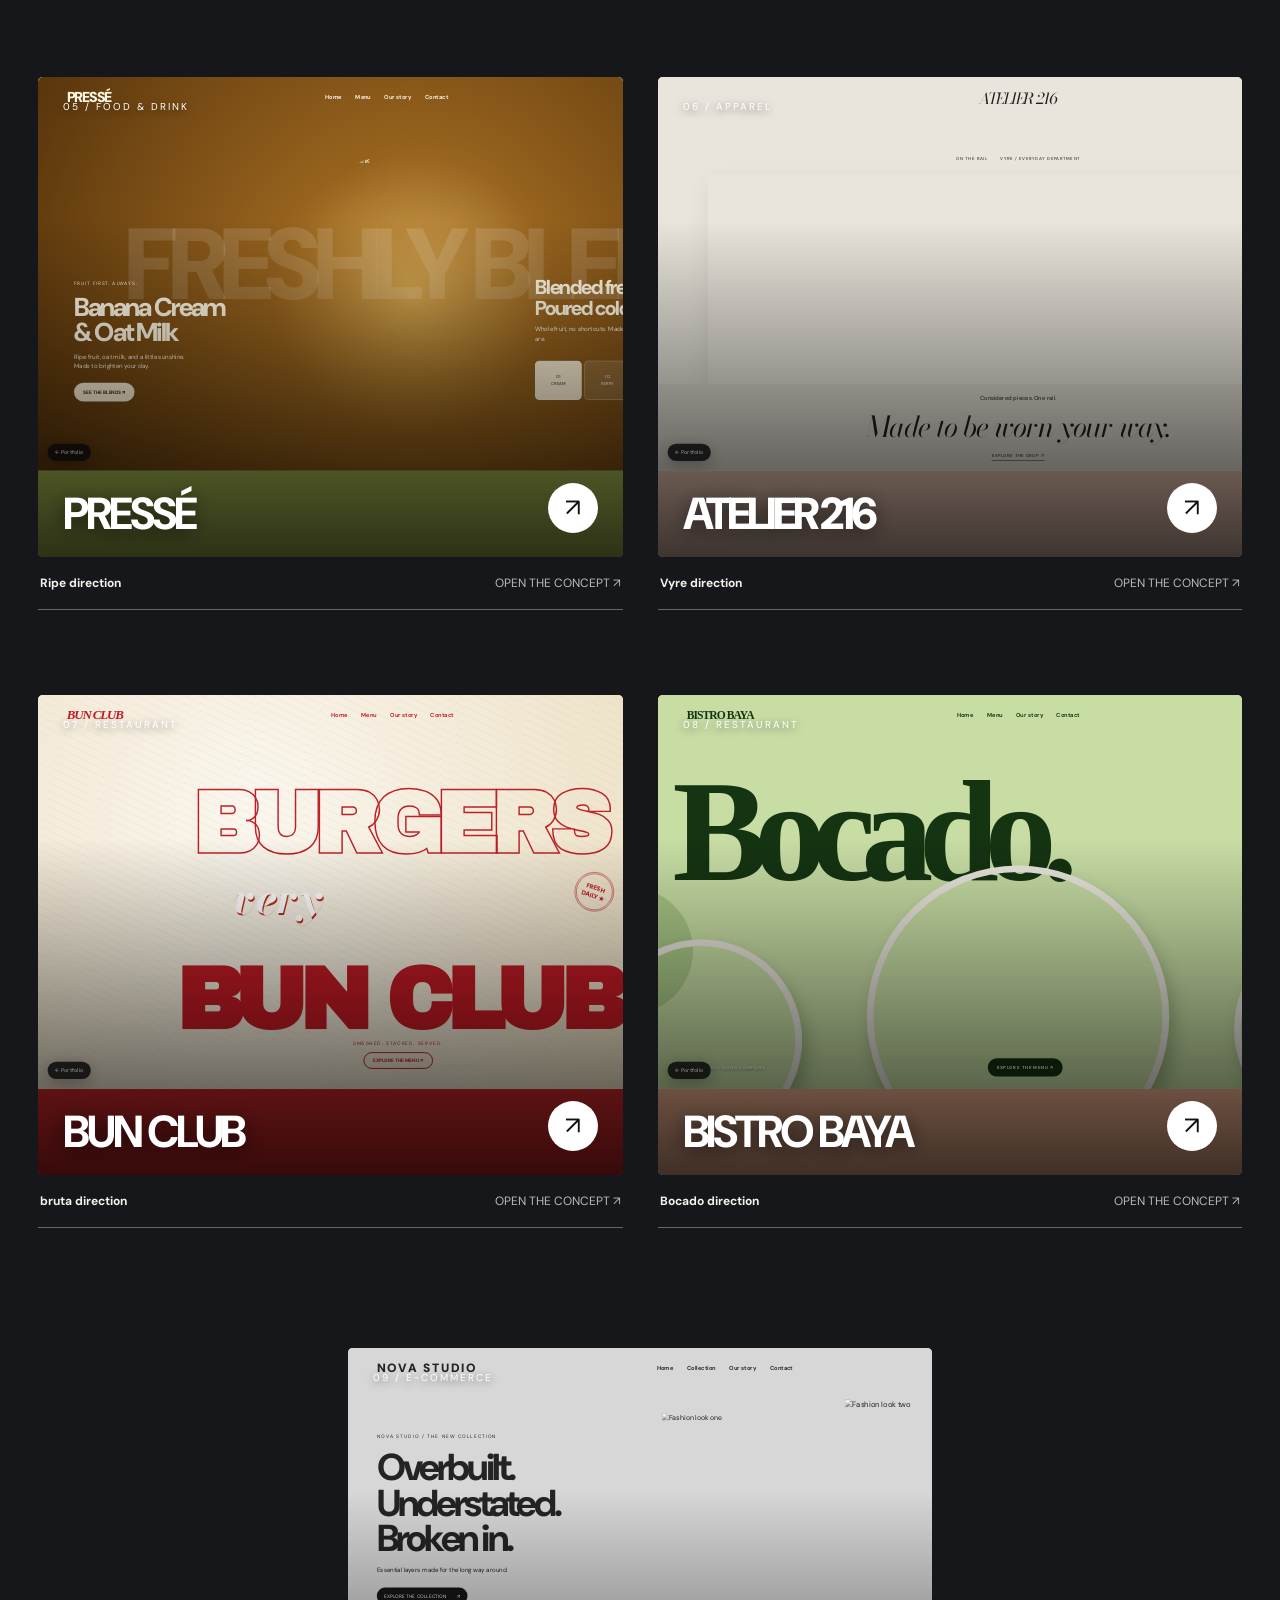
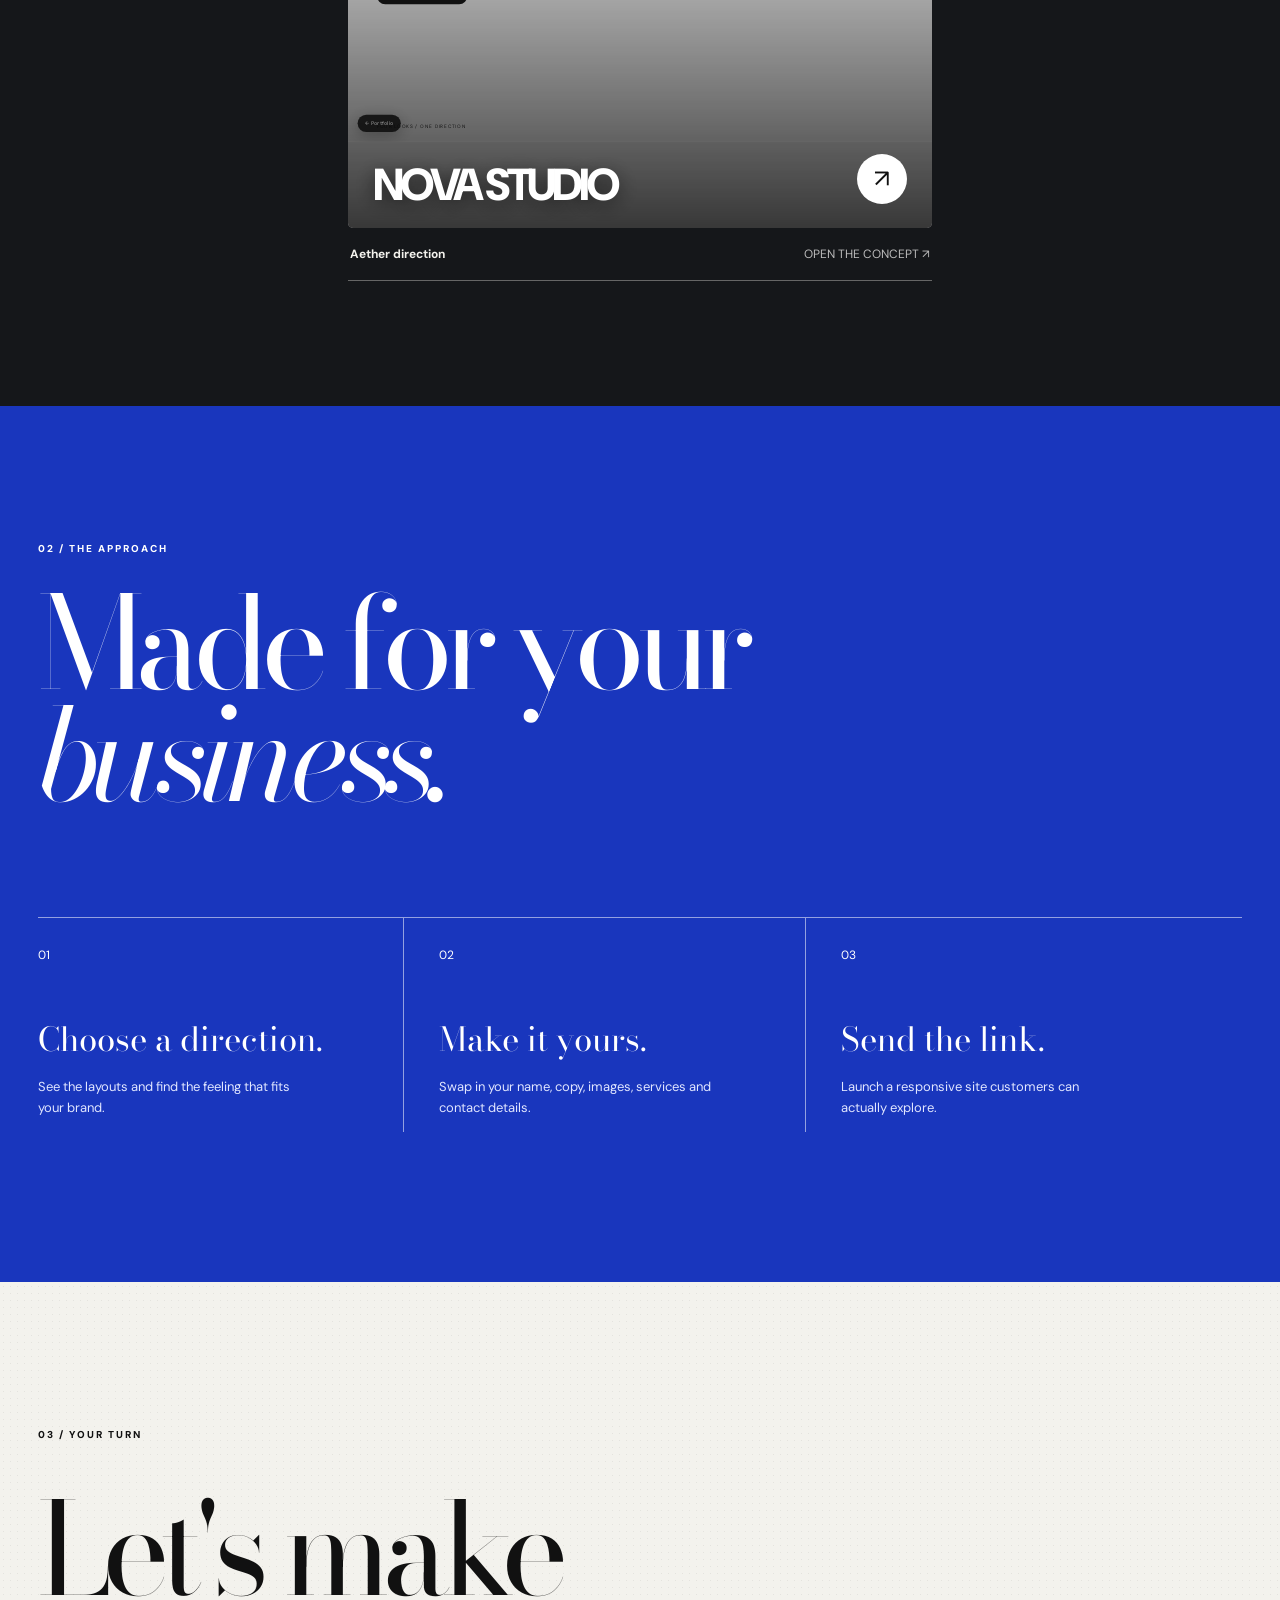
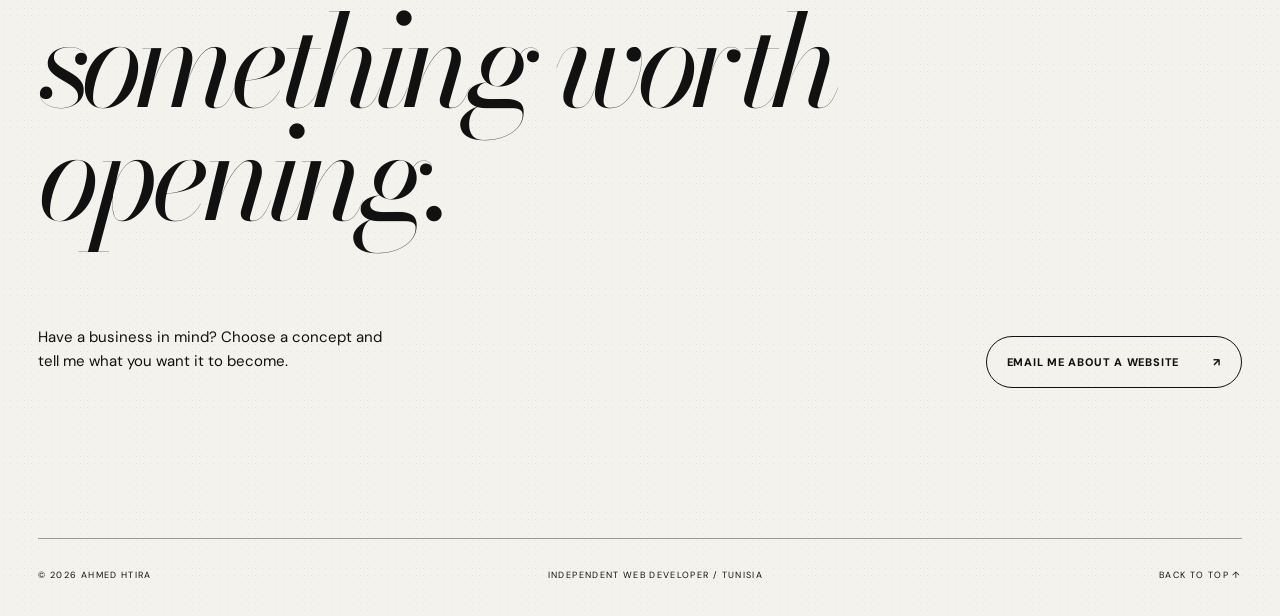
==== commit ce337ac9: "Polish card imagery, contact paths, and dialog layouts" ====
--- a/index.html
+++ b/index.html
@@ -33,11 +33,11 @@
       <div class="work-grid wrap" id="work-grid"></div>
     </section>
     <section class="process" id="process"><div class="wrap process-inner"><span class="eyebrow">02 / THE APPROACH</span><h2>Made for your<br><em>business.</em></h2><div class="steps"><article><span>01</span><h3>Choose a direction.</h3><p>See the layouts and find the feeling that fits your brand.</p></article><article><span>02</span><h3>Make it yours.</h3><p>Swap in your name, copy, images, services and contact details.</p></article><article><span>03</span><h3>Send the link.</h3><p>Launch a responsive site customers can actually explore.</p></article></div></div></section>
-    <section class="contact wrap" id="contact"><span class="eyebrow">03 / YOUR TURN</span><h2>Let's make<br><em>something worth opening.</em></h2><div class="contact-bottom"><p>Have a business in mind? Choose a concept and tell me what you want it to become.</p><a href="https://github.com/ahmedhtira" target="_blank" rel="noopener">VIEW MY GITHUB <span>↗</span></a></div></section>
+    <section class="contact wrap" id="contact"><span class="eyebrow">03 / YOUR TURN</span><h2>Let's make<br><em>something worth opening.</em></h2><div class="contact-bottom"><p>Have a business in mind? Choose a concept and tell me what you want it to become.</p><a href="mailto:ahmedhtira1234@gmail.com?subject=Website%20project">EMAIL ME ABOUT A WEBSITE <span>↗</span></a></div></section>
   </main>
   <footer class="footer wrap"><span>© <span id="year">2026</span> AHMED HTIRA</span><span>INDEPENDENT WEB DEVELOPER / TUNISIA</span><a href="#top">BACK TO TOP ↑</a></footer>
-  <script src="data-v2.js?v=9"></script>
-  <script src="portfolio-v2.js?v=9"></script>
+  <script src="data-v2.js?v=10"></script>
+  <script src="portfolio-v2.js?v=10"></script>
   <script src="motion-v3.js?v=6"></script>
 </body>
 </html>
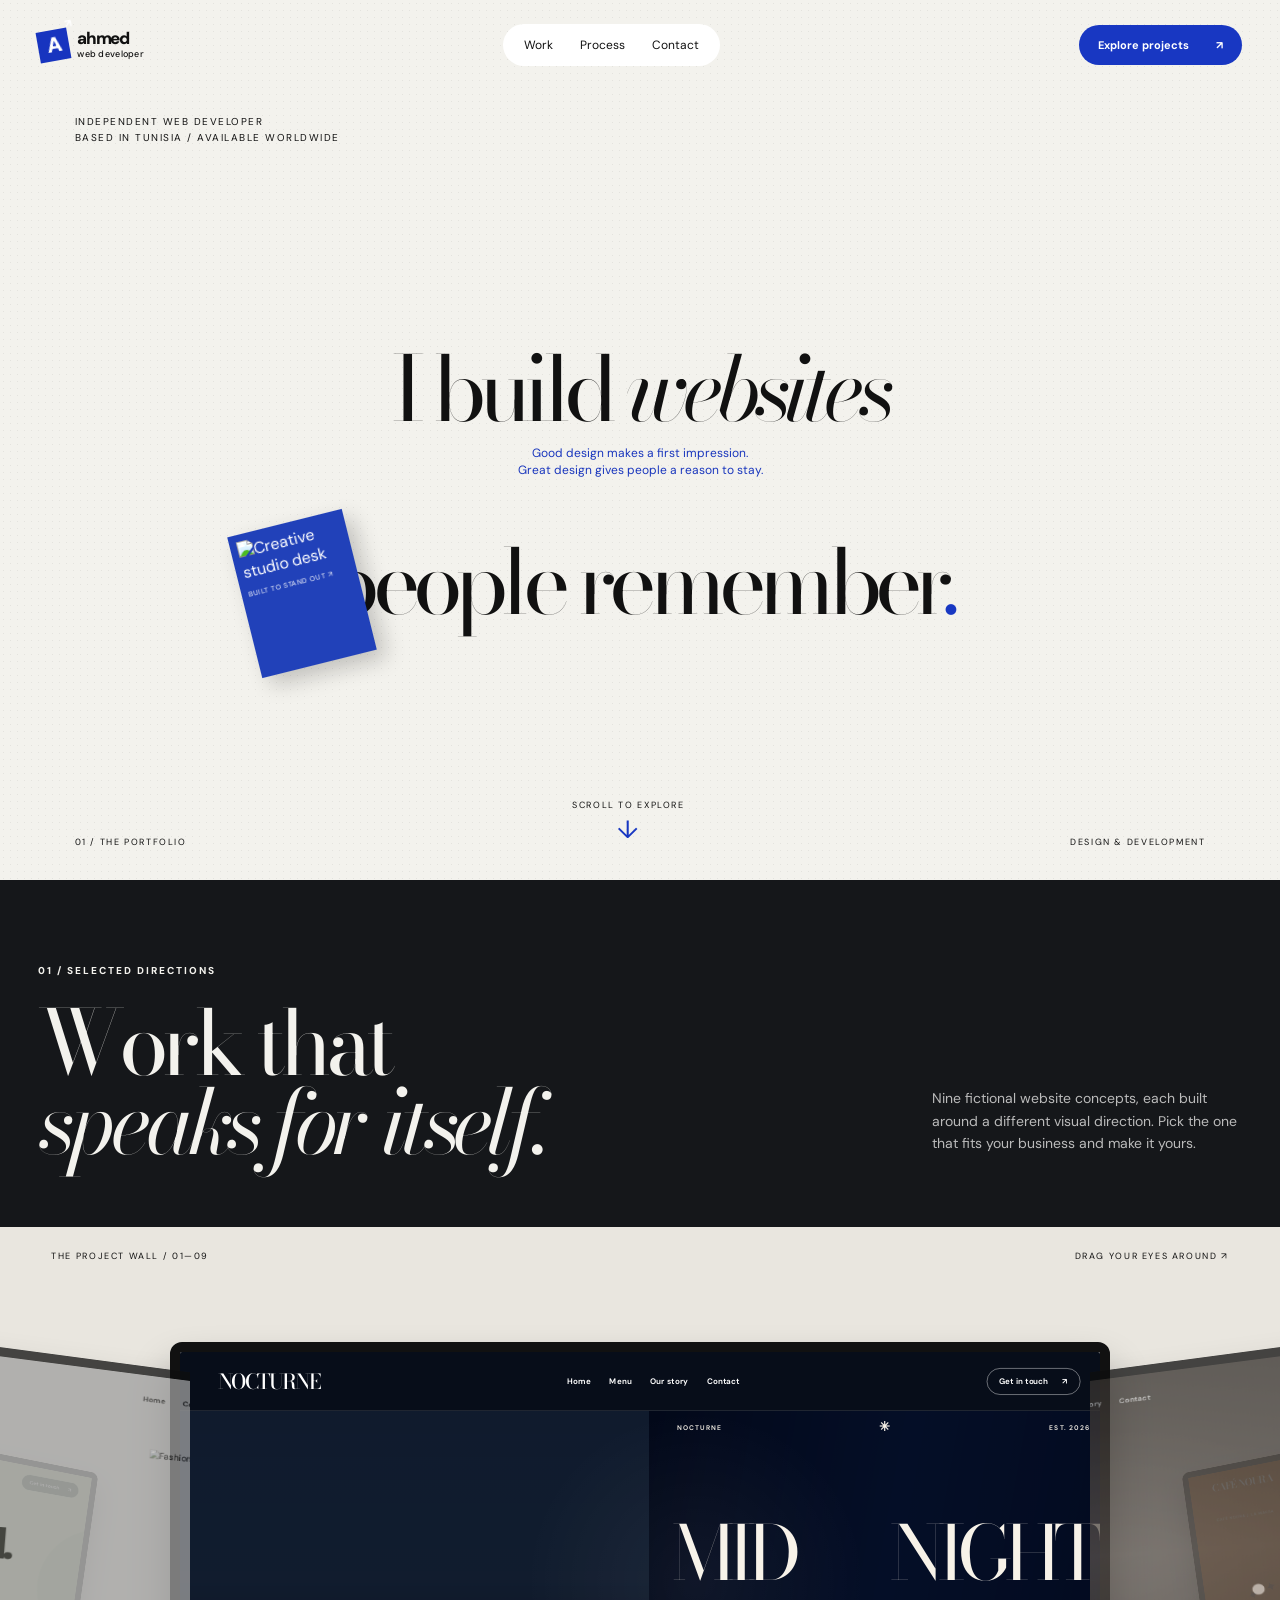
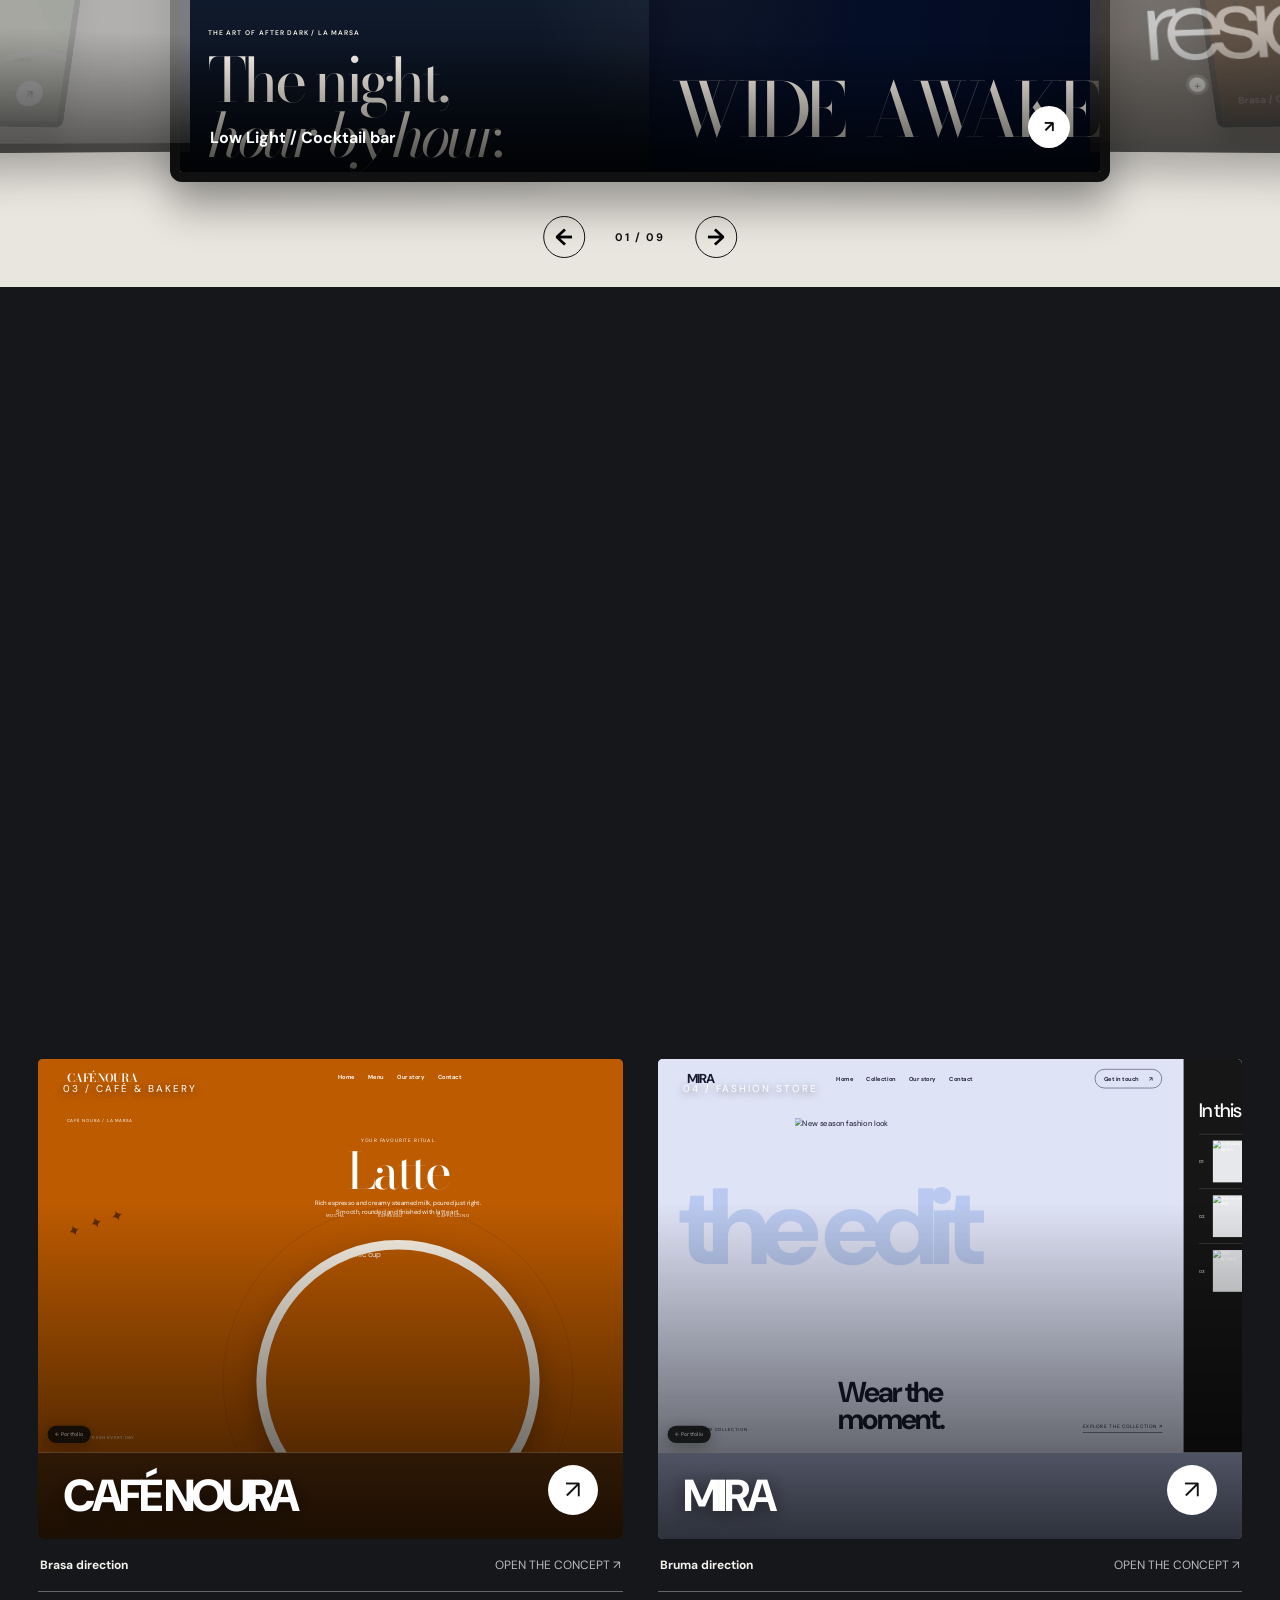
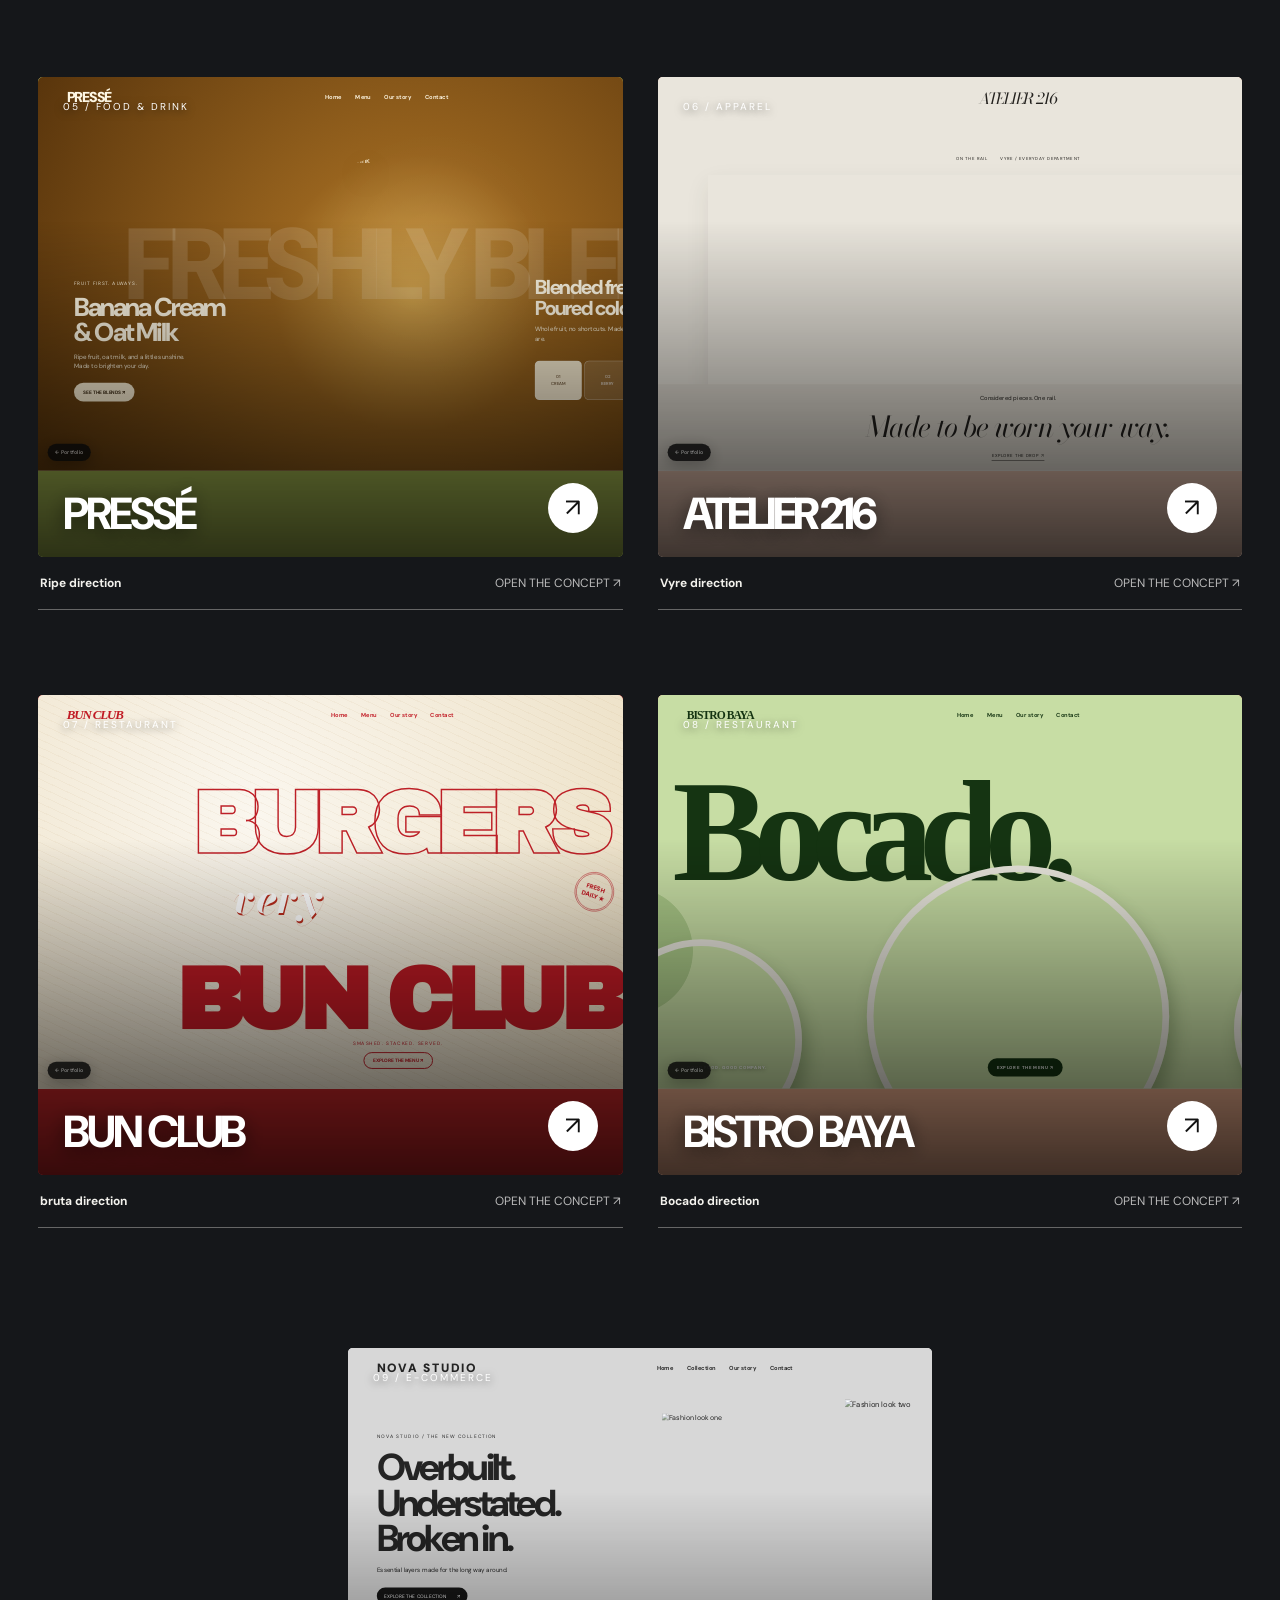
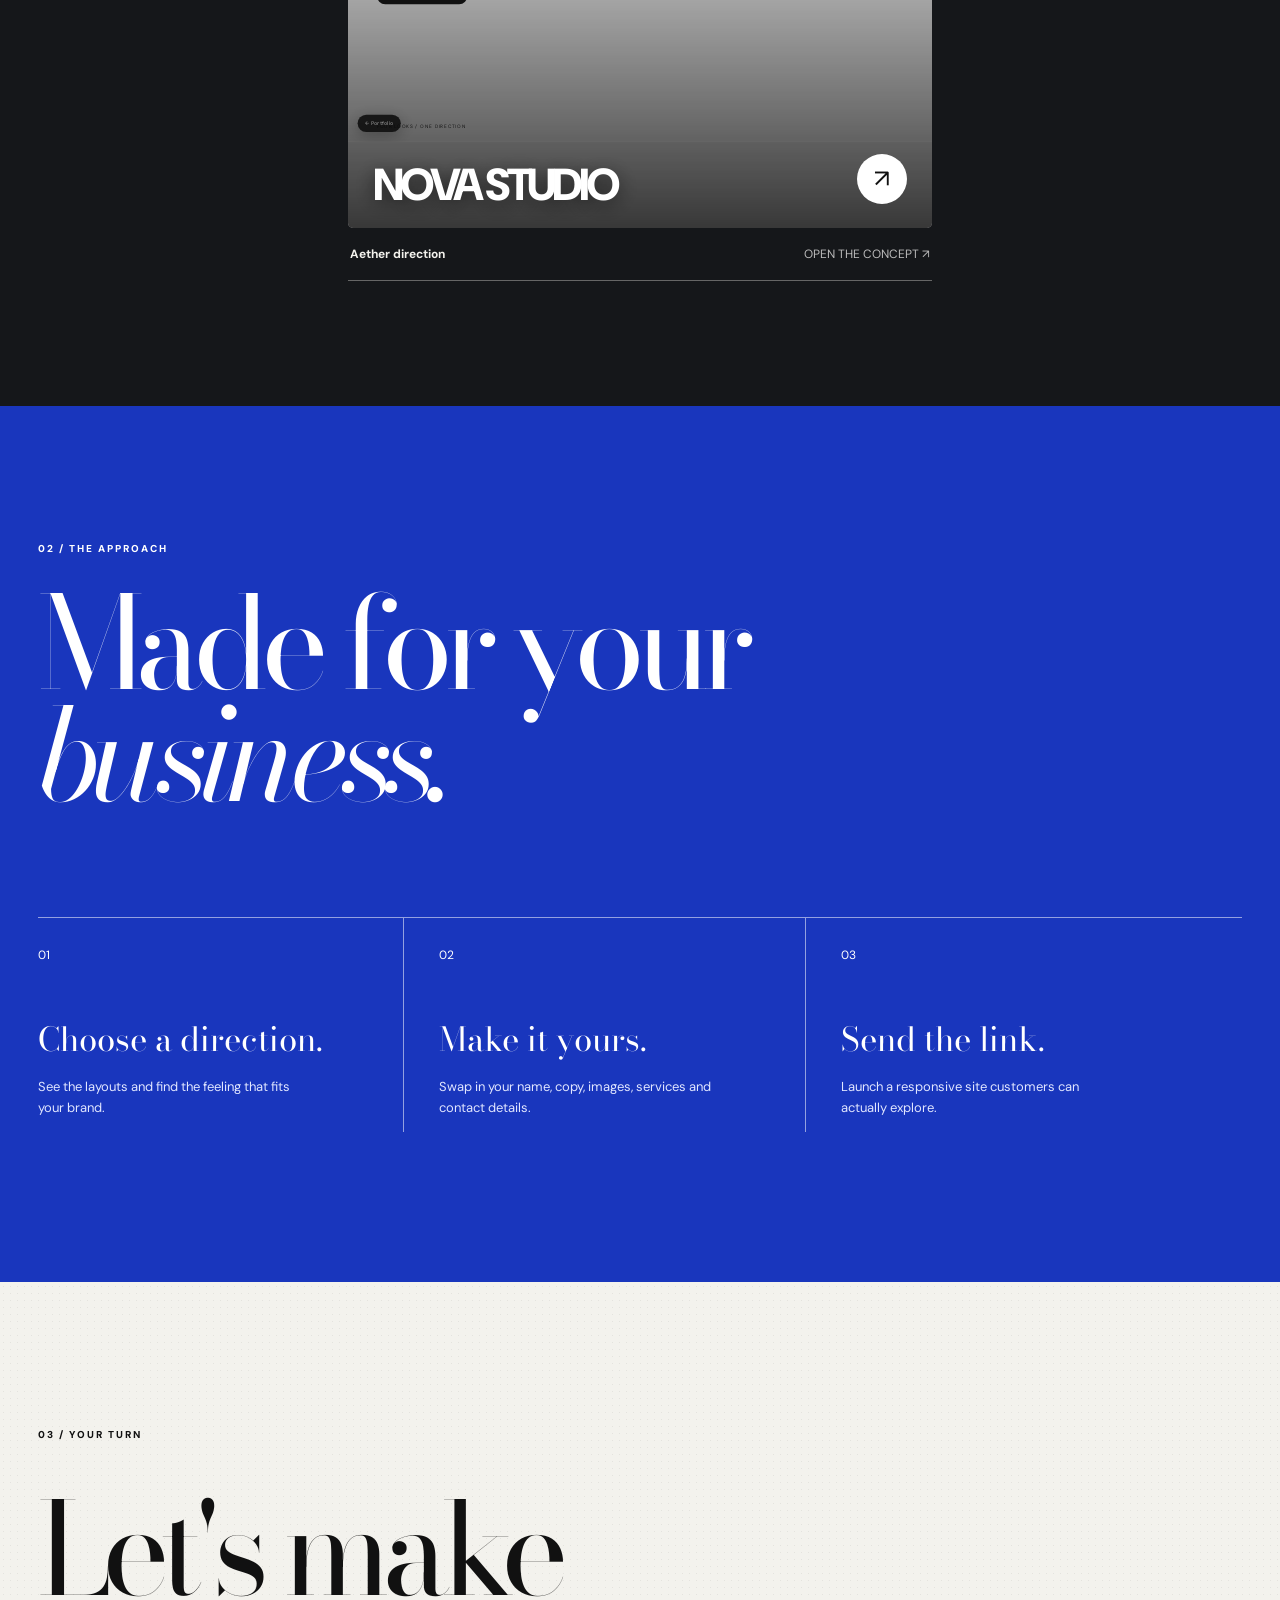
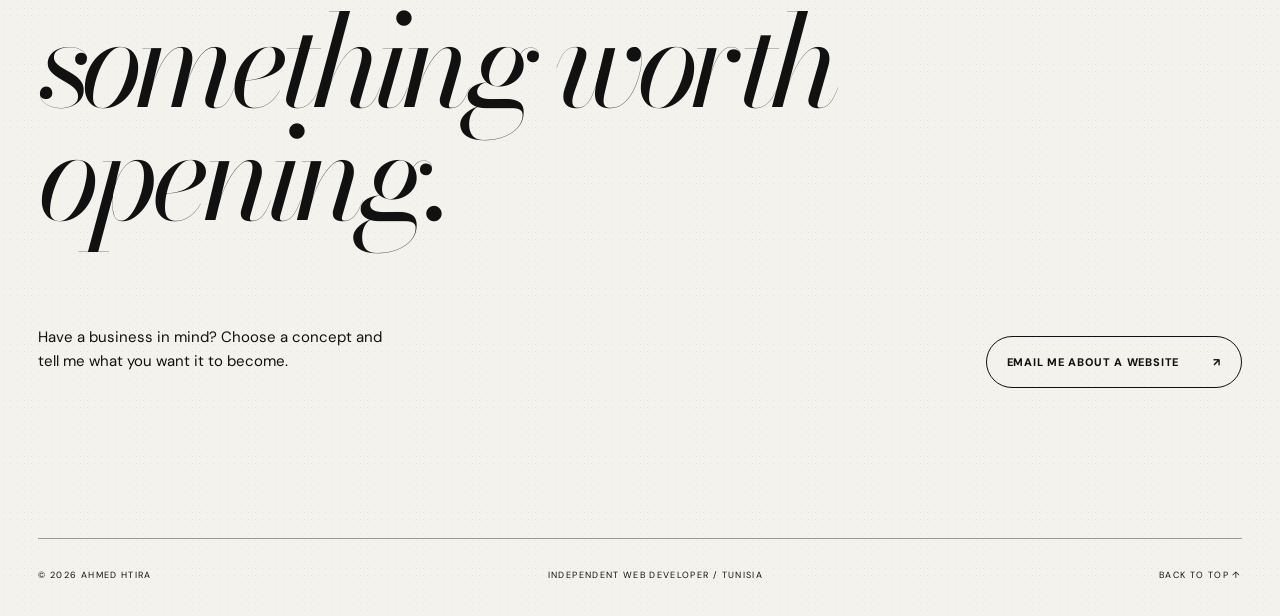
==== commit d3f75608: "Finish image set and immediate hero rendering" ====
--- a/index.html
+++ b/index.html
@@ -36,8 +36,8 @@
     <section class="contact wrap" id="contact"><span class="eyebrow">03 / YOUR TURN</span><h2>Let's make<br><em>something worth opening.</em></h2><div class="contact-bottom"><p>Have a business in mind? Choose a concept and tell me what you want it to become.</p><a href="mailto:ahmedhtira1234@gmail.com?subject=Website%20project">EMAIL ME ABOUT A WEBSITE <span>↗</span></a></div></section>
   </main>
   <footer class="footer wrap"><span>© <span id="year">2026</span> AHMED HTIRA</span><span>INDEPENDENT WEB DEVELOPER / TUNISIA</span><a href="#top">BACK TO TOP ↑</a></footer>
-  <script src="data-v2.js?v=10"></script>
-  <script src="portfolio-v2.js?v=10"></script>
+  <script src="data-v2.js?v=11"></script>
+  <script src="portfolio-v2.js?v=11"></script>
   <script src="motion-v3.js?v=6"></script>
 </body>
 </html>
